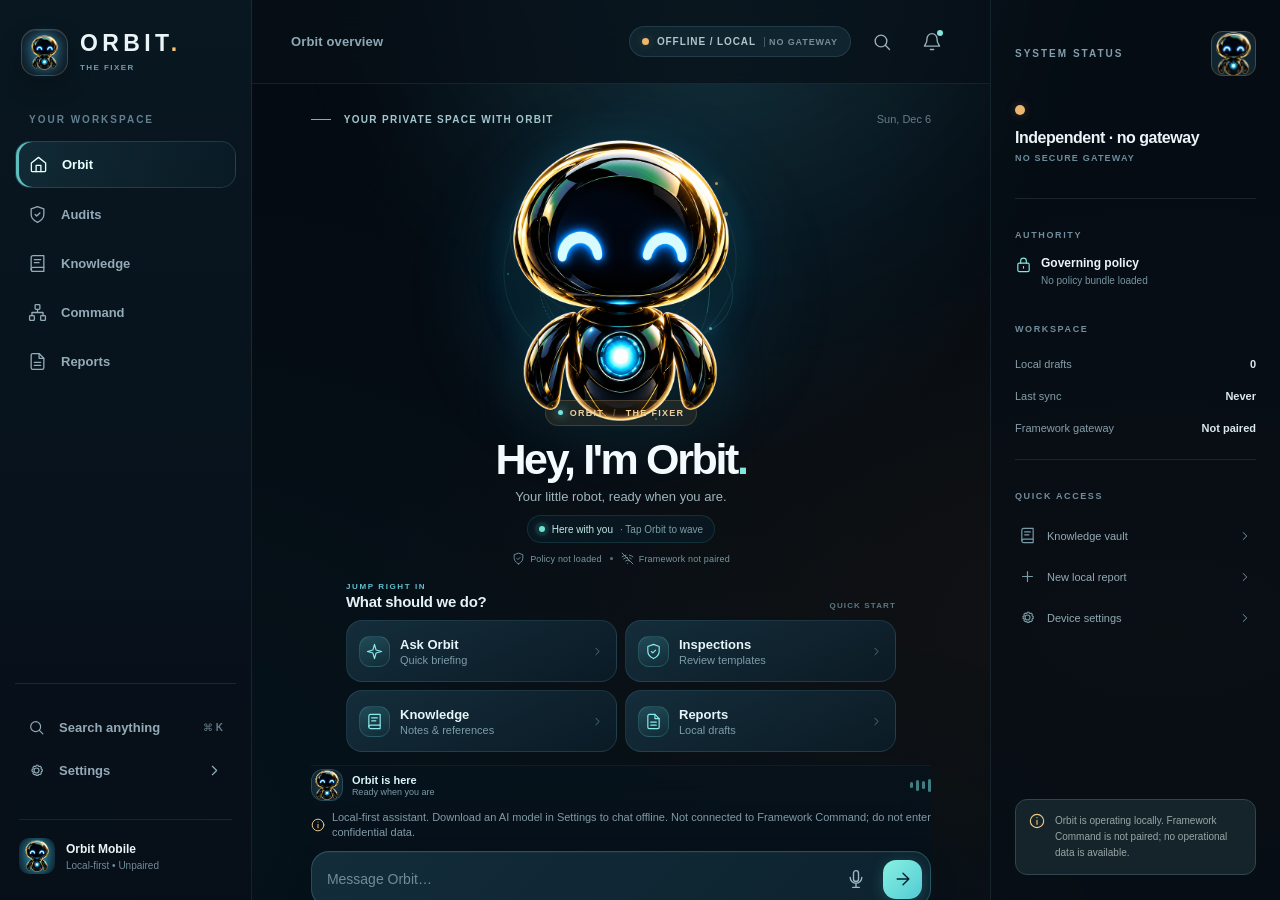
==== orbit/index.html @ 608b807b "Orbit 3.1.1: fix both-arm clip during true HD gestures" ====
<!doctype html>
<html lang="en">
<head>
  <meta charset="UTF-8" />
  <meta name="viewport" content="width=device-width, initial-scale=1, viewport-fit=cover" />
  <meta name="theme-color" content="#050B12" />
  <meta name="apple-mobile-web-app-capable" content="yes" />
  <meta name="apple-mobile-web-app-status-bar-style" content="black-translucent" />
  <meta name="apple-mobile-web-app-title" content="Orbit" />
  <meta name="description" content="Orbit — The Fixer. Local-first iPhone and iPad assistant with an optional on-device AI." />
  <meta name="color-scheme" content="dark" />
  <link rel="manifest" href="./manifest.webmanifest" />
  <link rel="apple-touch-icon" href="./assets/apple-touch-icon.png" />
  <link rel="icon" type="image/png" href="./assets/icon-192.png" />
  <link rel="stylesheet" href="./styles.css" />
  <link rel="stylesheet" href="./rework.css" />
  <link rel="stylesheet" href="./hd-motion.css" />
  <link rel="stylesheet" href="./v3.css" />
    <link rel="stylesheet" href="./gesture-rig.css" />
  <title>Orbit — The Fixer</title>
</head>
<body>
<svg xmlns="http://www.w3.org/2000/svg" class="icon-defs" aria-hidden="true">
  <symbol id="i-orbit" viewBox="0 0 24 24"><circle cx="12" cy="12" r="3"/><ellipse cx="12" cy="12" rx="10" ry="4.8" transform="rotate(-32 12 12)"/><ellipse cx="12" cy="12" rx="10" ry="4.8" transform="rotate(32 12 12)"/></symbol>
  <symbol id="i-home" viewBox="0 0 24 24"><path d="m3 10 9-7 9 7v10a1 1 0 0 1-1 1H4a1 1 0 0 1-1-1z"/><path d="M9 21v-8h6v8"/></symbol>
  <symbol id="i-shield" viewBox="0 0 24 24"><path d="M12 22s8-4 8-10V5l-8-3-8 3v7c0 6 8 10 8 10Z"/><path d="m9 12 2 2 4-4"/></symbol>
  <symbol id="i-book" viewBox="0 0 24 24"><path d="M4 19.5A2.5 2.5 0 0 1 6.5 17H20"/><path d="M6.5 2H20v20H6.5A2.5 2.5 0 0 1 4 19.5v-15A2.5 2.5 0 0 1 6.5 2Z"/><path d="M8 7h8M8 11h6"/></symbol>
  <symbol id="i-command" viewBox="0 0 24 24"><rect x="9" y="2" width="6" height="6" rx="1"/><rect x="2" y="16" width="6" height="6" rx="1"/><rect x="16" y="16" width="6" height="6" rx="1"/><path d="M12 8v4M5 16v-4h14v4"/></symbol>
  <symbol id="i-file" viewBox="0 0 24 24"><path d="M14 2H6a2 2 0 0 0-2 2v16a2 2 0 0 0 2 2h12a2 2 0 0 0 2-2V8z"/><path d="M14 2v6h6M8 13h8M8 17h8"/></symbol>
  <symbol id="i-settings" viewBox="0 0 24 24"><path d="M12 15.5a3.5 3.5 0 1 0 0-7 3.5 3.5 0 0 0 0 7Z"/><path d="M19.4 15a1.6 1.6 0 0 0 .32 1.77l.06.06-1.95 1.95-.06-.06a1.6 1.6 0 0 0-1.77-.32 1.6 1.6 0 0 0-1 1.48V20h-2.76v-.12a1.6 1.6 0 0 0-1-1.48 1.6 1.6 0 0 0-1.77.32l-.06.06-1.95-1.95.06-.06A1.6 1.6 0 0 0 7.84 15a1.6 1.6 0 0 0-1.48-1H6.2v-2.76h.16a1.6 1.6 0 0 0 1.48-1 1.6 1.6 0 0 0-.32-1.77l-.06-.06 1.95-1.95.06.06a1.6 1.6 0 0 0 1.77.32 1.6 1.6 0 0 0 1-1.48V5.2H15v.16a1.6 1.6 0 0 0 1 1.48 1.6 1.6 0 0 0 1.77-.32l.06-.06 1.95 1.95-.06.06a1.6 1.6 0 0 0-.32 1.77 1.6 1.6 0 0 0 1.48 1H21v2.76h-.12a1.6 1.6 0 0 0-1.48 1Z" transform="translate(-.3 -.4) scale(.97)"/></symbol>
  <symbol id="i-bell" viewBox="0 0 24 24"><path d="M18 8a6 6 0 0 0-12 0c0 7-3 7-3 9h18c0-2-3-2-3-9M10 21h4"/></symbol>
  <symbol id="i-search" viewBox="0 0 24 24"><circle cx="10.8" cy="10.8" r="7"/><path d="m16 16 5 5"/></symbol>
  <symbol id="i-arrow" viewBox="0 0 24 24"><path d="M5 12h14m-7-7 7 7-7 7"/></symbol>
  <symbol id="i-chevron" viewBox="0 0 24 24"><path d="m9 18 6-6-6-6"/></symbol>
  <symbol id="i-plus" viewBox="0 0 24 24"><path d="M12 5v14M5 12h14"/></symbol>
  <symbol id="i-mic" viewBox="0 0 24 24"><rect x="9" y="2" width="6" height="13" rx="3"/><path d="M5 10a7 7 0 0 0 14 0M12 17v5m-4 0h8"/></symbol>
  <symbol id="i-send" viewBox="0 0 24 24"><path d="m22 2-7 20-4-9-9-4 20-7Z"/><path d="M22 2 11 13"/></symbol>
  <symbol id="i-x" viewBox="0 0 24 24"><path d="M18 6 6 18M6 6l12 12"/></symbol>
  <symbol id="i-wifi" viewBox="0 0 24 24"><path d="M2 8.8a16 16 0 0 1 20 0M5 12.6a10.5 10.5 0 0 1 14 0M8.5 16.4a5 5 0 0 1 7 0M12 21h.01"/></symbol>
  <symbol id="i-offline" viewBox="0 0 24 24"><path d="M2 8.8a16 16 0 0 1 7.4-3M15.5 5.8A16 16 0 0 1 22 8.8M5 12.6a10.5 10.5 0 0 1 7.1-2.4M16 11a10.5 10.5 0 0 1 3 1.6M8.5 16.4a5 5 0 0 1 7 0M12 21h.01M2 2l20 20"/></symbol>
  <symbol id="i-lock" viewBox="0 0 24 24"><rect x="4" y="10" width="16" height="12" rx="2"/><path d="M8 10V7a4 4 0 1 1 8 0v3M12 15v2"/></symbol>
  <symbol id="i-clock" viewBox="0 0 24 24"><circle cx="12" cy="12" r="9"/><path d="M12 6v6l4 2"/></symbol>
  <symbol id="i-refresh" viewBox="0 0 24 24"><path d="M20 11a8 8 0 0 0-14-5L3 9m0-6v6h6M4 13a8 8 0 0 0 14 5l3-3m0 6v-6h-6"/></symbol>
  <symbol id="i-copy" viewBox="0 0 24 24"><rect x="8" y="8" width="13" height="13" rx="2"/><path d="M16 8V5a2 2 0 0 0-2-2H5a2 2 0 0 0-2 2v9a2 2 0 0 0 2 2h3"/></symbol>
  <symbol id="i-download" viewBox="0 0 24 24"><path d="M12 3v13m-5-5 5 5 5-5M4 19v2h16v-2"/></symbol>
  <symbol id="i-check" viewBox="0 0 24 24"><path d="m4 12 5 5L20 6"/></symbol>
  <symbol id="i-alert" viewBox="0 0 24 24"><path d="m12 3 10 18H2L12 3ZM12 9v5M12 18h.01"/></symbol>
  <symbol id="i-info" viewBox="0 0 24 24"><circle cx="12" cy="12" r="10"/><path d="M12 11v6M12 7h.01"/></symbol>
  <symbol id="i-menu" viewBox="0 0 24 24"><path d="M4 6h16M4 12h16M4 18h16"/></symbol>
  <symbol id="i-spark" viewBox="0 0 24 24"><path d="m12 2 2.2 7.8L22 12l-7.8 2.2L12 22l-2.2-7.8L2 12l7.8-2.2L12 2Z"/></symbol>
  <symbol id="i-edit" viewBox="0 0 24 24"><path d="m15 5 4 4M3 21l5.5-1 12-12a2.8 2.8 0 0 0-4-4l-12 12L3 21Z"/></symbol>
  <symbol id="i-trash" viewBox="0 0 24 24"><path d="M3 6h18M8 6V4h8v2M6 6l1 15h10l1-15M10 10v7M14 10v7"/></symbol>
  <symbol id="i-volume" viewBox="0 0 24 24"><path d="M3 9v6h4l5 4V5L7 9H3ZM16 9a5 5 0 0 1 0 6M19 6a9 9 0 0 1 0 12"/></symbol>
  <symbol id="i-moon" viewBox="0 0 24 24"><path d="M20.3 16.2A9 9 0 0 1 7.8 3.7 9 9 0 1 0 20.3 16.2Z"/></symbol>
  <symbol id="i-clipboard" viewBox="0 0 24 24"><rect x="5" y="4" width="14" height="18" rx="2"/><rect x="9" y="2" width="6" height="4" rx="1"/><path d="M9 12h6m-6 4h6"/></symbol>
  <symbol id="i-check-circle" viewBox="0 0 24 24"><circle cx="12" cy="12" r="10"/><path d="m7 12 3 3 7-7"/></symbol>
</svg>
<div id="app" class="app" data-mode="offline" data-accent="teal" data-orbit-mood="idle">
  <div class="glow glow-a" aria-hidden="true"></div><div class="glow glow-b" aria-hidden="true"></div>
  <aside class="sidebar" aria-label="Primary navigation">
    <div class="side-brand"><div class="brand-mark"><img src="./assets/orbit-robot.png" alt="" class="brand-robot" /></div><div><strong>ORBIT<span class="brand-period">.</span></strong><span>THE FIXER</span></div></div>
    <div class="sidebar-caption">YOUR WORKSPACE</div>
    <div id="desktop-nav" class="sidebar-nav"></div>
    <div class="sidebar-bottom">
      <div class="side-divider"></div>
      <button class="side-utility" data-action="open-search"><svg class="icon"><use href="#i-search"/></svg>Search anything <kbd>⌘ K</kbd></button>
      <button class="side-utility" data-page="settings"><svg class="icon"><use href="#i-settings"/></svg>Settings <svg class="icon small trailing"><use href="#i-chevron"/></svg></button>
      <div class="side-session"><div class="avatar-circle"><img src="./assets/orbit-robot.png" alt="" /></div><div><strong>Orbit Mobile</strong><small>Local-first • Unpaired</small></div></div>
    </div>
  </aside>
  <div class="work-column">
    <header class="topbar">
      <div class="mobile-brand"><div class="mini-orbit"><img src="./assets/orbit-robot.png" alt="" class="brand-robot" /></div><div><strong>ORBIT<span class="brand-period">.</span></strong><span>THE FIXER</span></div></div>
      <div class="desktop-heading" id="header-title">Orbit overview</div>
      <div class="top-actions">
        <button class="header-status" id="mode-toggle" aria-label="View current connection status"><span class="status-light"></span><span id="header-status-text">OFFLINE</span><span class="status-mini">NO GATEWAY</span></button>
        <button class="icon-button" title="Search" aria-label="Search" data-action="open-search"><svg class="icon"><use href="#i-search"/></svg></button>
        <button class="icon-button" title="Notifications" aria-label="Notifications" data-action="open-notices"><svg class="icon"><use href="#i-bell"/></svg><span id="notice-dot" class="notice-dot"></span></button>
      </div>
    </header>
    <main class="main-content" id="main-content" tabindex="-1">
      <section id="page-home" class="page page-home active" aria-label="Orbit home">
        <div id="home-idle" class="home-idle">
          <div class="home-topline"><span class="eyebrow"><span class="hairline"></span> YOUR PRIVATE SPACE WITH ORBIT</span><span class="tiny-metadata" id="home-clock"></span></div>
          <div class="orbit-zone">
            <button type="button" class="orbit-art robot-stage" id="orbit-art" data-action="pet-wave" aria-label="Tap Orbit to make him wave">
              <span class="robot-aurora" aria-hidden="true"></span><span class="robot-ring robot-ring-one" aria-hidden="true"></span><span class="robot-ring robot-ring-two" aria-hidden="true"></span><span class="robot-ring robot-ring-three" aria-hidden="true"></span>
              <span class="robot-particle particle-1" aria-hidden="true"></span><span class="robot-particle particle-2" aria-hidden="true"></span><span class="robot-particle particle-3" aria-hidden="true"></span><span class="robot-particle particle-4" aria-hidden="true"></span>
              <span class="robot-sparks" aria-hidden="true"></span><span class="robot-hover-wrap">
    <img class="orbit-robot-image" id="orbit-robot-image" src="./assets/orbit-robot.png" alt="Orbit, your small floating black-and-gold robot with glowing cyan eyes and a chest core" draggable="false" />
    <svg class="orbit-gesture-rig" viewBox="0 0 589 760" preserveAspectRatio="xMidYMid meet" aria-hidden="true" focusable="false" xmlns="http://www.w3.org/2000/svg">
      <defs>
        <clipPath id="orbit-body-clip" clipPathUnits="userSpaceOnUse"><path d="M0 0 H589 V447 H413 L404 457 L414 476 L421 504 L430 538 L438 573 L444 615 L445 653 L443 700 L448 760 L140 760 L145 700 L143 653 L144 615 L150 573 L158 538 L167 504 L174 476 L184 457 L175 447 H0 Z"/></clipPath>
        <clipPath id="orbit-right-arm-clip" clipPathUnits="userSpaceOnUse"><path d="M405 461 L425 463 L448 472 L479 495 L513 532 L537 574 L549 607 L554 644 L549 668 L533 695 L507 718 L481 724 L465 712 L460 699 L457 675 L455 642 L450 600 L445 558 L437 531 L423 498 L405 480 Z"/></clipPath>
        <clipPath id="orbit-left-arm-clip" clipPathUnits="userSpaceOnUse"><path d="M405 461 L425 463 L448 472 L479 495 L513 532 L537 574 L549 607 L554 644 L549 668 L533 695 L507 718 L481 724 L465 712 L460 699 L457 675 L455 642 L450 600 L445 558 L437 531 L423 498 L405 480 Z" transform="translate(588 0) scale(-1 1)"/></clipPath>
        <radialGradient id="orbit-core-pulse"><stop offset="0" stop-color="#83fbff" stop-opacity=".33"/><stop offset="1" stop-color="#12aaff" stop-opacity="0"/></radialGradient>
      </defs>
      <image class="orbit-rig-torso" href="./assets/orbit-robot.png" width="589" height="760" clip-path="url(#orbit-body-clip)"/>
      <g class="orbit-rig-left" aria-hidden="true"><image href="./assets/orbit-robot.png" width="589" height="760" clip-path="url(#orbit-left-arm-clip)"/></g>
      <g class="orbit-rig-right" aria-hidden="true"><image href="./assets/orbit-robot.png" width="589" height="760" clip-path="url(#orbit-right-arm-clip)"/></g>
      <circle class="orbit-core-halo" cx="294" cy="582" r="90" fill="url(#orbit-core-pulse)"/>
    </svg>
  </span>
              <span class="robot-floor-light" aria-hidden="true"></span><span class="orbit-interaction-glow" aria-hidden="true"></span>
            </button>
            <div class="orbit-greeting"><span class="robot-hello"><span class="hello-led"></span> ORBIT <span class="small-sep">/</span> THE FIXER</span><h1>Hey, I'm Orbit<span class="gradient-dot">.</span></h1><p id="home-context">Your little robot, ready when you are.</p><div class="orbit-emotion" id="orbit-emotion" role="status" aria-live="polite"><span class="emotion-light"></span><span id="orbit-mood-label">Here with you</span><span class="emotion-hint">· Tap Orbit to wave</span></div></div>
            <div class="system-strip"><span><svg class="icon"><use href="#i-shield"/></svg> Policy not loaded</span><i></i><span><svg class="icon"><use href="#i-offline"/></svg> Framework not paired</span></div>
          </div>
          <div class="home-bottom">
            <div class="prompt-head"><div><span class="prompt-eyebrow">JUMP RIGHT IN</span><div class="prompt-label">What should we do?</div></div><span class="prompt-subtle">QUICK START</span></div>
            <div class="prompt-row prompt-grid">
              <button class="prompt-chip" data-prompt="Give me an Orbit briefing"><span class="quick-icon"> <svg class="icon"><use href="#i-spark"/></svg></span><span class="quick-copy"><strong>Ask Orbit</strong><small>Quick briefing</small></span><svg class="icon small quick-arrow"><use href="#i-chevron"/></svg></button>
              <button class="prompt-chip" data-page="audits"><span class="quick-icon"> <svg class="icon"><use href="#i-shield"/></svg></span><span class="quick-copy"><strong>Inspections</strong><small>Review templates</small></span><svg class="icon small quick-arrow"><use href="#i-chevron"/></svg></button>
              <button class="prompt-chip" data-page="knowledge"><span class="quick-icon"> <svg class="icon"><use href="#i-book"/></svg></span><span class="quick-copy"><strong>Knowledge</strong><small>Notes &amp; references</small></span><svg class="icon small quick-arrow"><use href="#i-chevron"/></svg></button>
              <button class="prompt-chip" data-page="reports"><span class="quick-icon"> <svg class="icon"><use href="#i-file"/></svg></span><span class="quick-copy"><strong>Reports</strong><small>Local drafts</small></span><svg class="icon small quick-arrow"><use href="#i-chevron"/></svg></button>
            </div>
          </div>
        </div>
        <div id="chat-view" class="chat-view" hidden>
          <div class="chat-heading">
            <div class="chat-identity"><span class="chat-buddy"><img src="./assets/orbit-robot.png" alt=""/></span>
              <div><span class="eyebrow">TALKING WITH ORBIT</span><h2 id="chat-current-title">Conversation</h2><small>Saved locally · Not synchronised</small></div>
            </div>
            <div class="chat-utilities"><button class="ghost-button" id="chat-history" aria-label="Browse saved conversations">History <svg class="icon"><use href="#i-file"/></svg></button><button class="ghost-button" id="chat-new">New chat <svg class="icon"><use href="#i-plus"/></svg></button></div>
          </div>
          <div class="message-list" id="message-list" aria-live="polite"></div>
        </div>
        <div class="composer-area">
          <div class="composer-presence" id="composer-presence"><span class="composer-bot"><img src="./assets/orbit-robot.png" alt="" /></span><span class="composer-presence-copy"><strong id="orbit-presence-title">Orbit is here</strong><small id="orbit-presence-detail">Independent mode · local preview</small></span><span class="composer-presence-pulse" aria-hidden="true"><i></i><i></i><i></i><i></i></span></div>
          <div id="privacy-flag" class="privacy-flag"><svg class="icon"><use href="#i-info"/></svg> Local-first assistant. Download an AI model in Settings to chat offline. Not connected to Framework Command; do not enter confidential data.</div>
          <form id="chat-form" class="composer" autocomplete="off"><textarea id="chat-input" name="message" rows="1" maxlength="5000" placeholder="Message Orbit…" aria-label="Message Orbit"></textarea><button type="button" id="mic-button" class="composer-mic" title="Voice input (browser capability)" aria-label="Voice input"><svg class="icon"><use href="#i-mic"/></svg></button><button type="submit" class="composer-send" aria-label="Send message"><svg class="icon"><use href="#i-arrow"/></svg></button></form>
          <div class="composer-foot"><span><span class="foot-pulse"></span><span id="engine-label">LOCAL AI NOT LOADED</span></span><span>NOT LINKED TO FRAMEWORK COMMAND</span></div>
        </div>
      </section>
      <section id="page-audits" class="page" aria-label="Audits"><div id="audits-content"></div></section>
      <section id="page-knowledge" class="page" aria-label="Knowledge"><div id="knowledge-content"></div></section>
      <section id="page-command" class="page" aria-label="Command"><div id="command-content"></div></section>
      <section id="page-reports" class="page" aria-label="Reports"><div id="reports-content"></div></section>
      <section id="page-settings" class="page" aria-label="Settings"><div id="settings-content"></div></section>
    </main>
    <button class="robot-buddy" id="robot-buddy" data-action="buddy" aria-label="Return to Orbit"><img src="./assets/orbit-robot.png" alt=""/><span class="buddy-glow"></span><span class="buddy-label">Talk to Orbit</span></button>
    <nav class="mobile-nav" aria-label="Bottom navigation" id="mobile-nav"></nav>
  </div>
  <aside class="context-rail" aria-label="System overview">
    <div class="rail-top"><span class="eyebrow">SYSTEM STATUS</span><div class="rail-ring"><img src="./assets/orbit-robot.png" alt="Orbit" /></div></div>
    <div class="rail-state"><span class="rail-status-light"></span><strong id="rail-connection">Independent mode</strong><span>NO SECURE GATEWAY</span></div>
    <div class="rail-divider"></div>
    <div class="rail-section-head">AUTHORITY</div>
    <div class="rail-policy"><svg class="icon"><use href="#i-lock"/></svg><div><strong>Governing policy</strong><span>No policy bundle loaded</span></div></div>
    <div class="rail-section-head">WORKSPACE</div>
    <div class="rail-metric"><span>Local drafts</span><strong id="rail-drafts">0</strong></div>
    <div class="rail-metric"><span>Last sync</span><strong>Never</strong></div>
    <div class="rail-metric"><span>Framework gateway</span><strong>Not paired</strong></div>
    <div class="rail-divider"></div>
    <div class="rail-section-head">QUICK ACCESS</div>
    <button class="rail-link" data-page="knowledge"><svg class="icon"><use href="#i-book"/></svg> Knowledge vault <svg class="icon last"><use href="#i-chevron"/></svg></button>
    <button class="rail-link" data-action="create-report"><svg class="icon"><use href="#i-plus"/></svg> New local report <svg class="icon last"><use href="#i-chevron"/></svg></button>
    <button class="rail-link" data-page="settings"><svg class="icon"><use href="#i-settings"/></svg> Device settings <svg class="icon last"><use href="#i-chevron"/></svg></button>
    <div class="rail-bottom"><svg class="icon"><use href="#i-info"/></svg><p>Orbit is operating locally. Framework Command is not paired; no operational data is available.</p></div>
  </aside>
  <div id="modal-layer" class="modal-layer" hidden><div class="modal-backdrop" data-action="close-modal"></div><div class="sheet" id="modal-body" role="dialog" aria-modal="true" aria-label="Orbit dialog"></div></div>
  <input id="knowledge-import" type="file" accept=".txt,.md,.markdown,text/plain,text/markdown" multiple hidden aria-label="Import local reference notes" /><input id="restore-input" type="file" accept="application/json,.json" hidden aria-label="Import Orbit backup" /><div id="toast" class="toast" role="status" aria-live="polite"></div>
</div>
<script src="./orbit-store.js" defer></script>
<script src="./offline-brain.js" defer></script>
<script src="./orbit-behavior.js" defer></script>
<script src="./app.js" defer></script>
</body>
</html>
---- orbit/styles.css ----
:root{font-family:-apple-system,BlinkMacSystemFont,"SF Pro Display","Segoe UI",Inter,Arial,sans-serif;color:#ebf5f7;background:#060c11;font-synthesis:none;--bg:#071017;--panel:#0d1b25;--panel2:#10232e;--line:#263b46;--muted:#8198a5;--quiet:#607987;--text:#eaf5f8;--accent:#82e8de;--accent-rgb:130,232,222;--good:#8ce2c1;--amber:#f1ca85;--danger:#ea9ca4;--nav:rgba(9,20,28,.98)}
*{box-sizing:border-box}html,body{width:100%;height:100%;margin:0}body{overflow:hidden;-webkit-tap-highlight-color:transparent}button,input,textarea,select{font:inherit}button{cursor:pointer;color:inherit}button:disabled{cursor:not-allowed;opacity:.45}input,textarea,select{color:var(--text)}button:focus-visible,input:focus-visible,textarea:focus-visible,select:focus-visible,[tabindex]:focus-visible{outline:2px solid var(--accent);outline-offset:3px}a{color:var(--accent)}.icon-defs{position:absolute;width:0;height:0;overflow:hidden}.icon{width:20px;height:20px;stroke:currentColor;stroke-width:1.65;stroke-linecap:round;stroke-linejoin:round;fill:none;flex-shrink:0}.icon.small{width:15px;height:15px}.icon.tiny{width:13px;height:13px}.app{height:100dvh;min-height:0;display:grid;grid-template-columns:252px minmax(0,1fr) 290px;position:relative;overflow:hidden;isolation:isolate;background:radial-gradient(ellipse at 45% -25%,rgba(22,59,74,.28),transparent 48%),linear-gradient(160deg,#07111a 0%,#060c12 63%,#070f15 100%)}.app[data-accent="blue"]{--accent:#89bdff;--accent-rgb:137,189,255}.app[data-accent="silver"]{--accent:#d7e1e5;--accent-rgb:215,225,229}.glow{position:absolute;z-index:-1;pointer-events:none;border-radius:50%}.glow-a{width:550px;height:550px;top:-360px;left:35%;background:rgba(var(--accent-rgb),.075);filter:blur(100px)}.glow-b{width:400px;height:400px;bottom:-320px;right:18%;background:#053552;opacity:.12;filter:blur(110px)}.sidebar{border-right:1px solid rgba(126,177,192,.13);background:rgba(6,13,19,.65);padding:30px 17px 21px;display:flex;flex-direction:column;z-index:3;min-height:0}.side-brand{display:flex;align-items:center;gap:12px;margin:3px 6px 51px}.brand-mark{width:42px;height:42px;display:grid;place-items:center;color:var(--accent);background:linear-gradient(135deg,rgba(var(--accent-rgb),.15),rgba(var(--accent-rgb),.02));border:1px solid rgba(var(--accent-rgb),.22);border-radius:13px;box-shadow:0 0 25px rgba(var(--accent-rgb),.06)}.brand-mark .icon{width:25px;height:25px}.side-brand strong,.mobile-brand strong{display:block;font-weight:740;font-size:23px;letter-spacing:.20em;line-height:1.1}.brand-period{color:var(--accent)}.side-brand span:not(.brand-period),.mobile-brand span:not(.brand-period){font-size:8px;font-weight:650;letter-spacing:.18em;color:#7999a9;white-space:nowrap}.sidebar-caption{font-size:10px;letter-spacing:.2em;color:#62808e;font-weight:700;margin:0 0 16px 14px}.sidebar-nav{display:grid;gap:4px}.nav-link,.side-utility{display:flex;gap:14px;align-items:center;width:100%;background:transparent;border:0;text-align:left;padding:13px 13px;border-radius:12px;font-size:13px;font-weight:590;color:#93aab7;transition:.2s}.nav-link:hover,.side-utility:hover,.rail-link:hover{background:rgba(var(--accent-rgb),.075);color:#fff}.nav-link.active{background:rgba(var(--accent-rgb),.11);color:var(--accent);box-shadow:inset 2px 0 var(--accent)}.nav-link .icon{width:19px;height:19px}.side-utility .icon{width:17px;height:17px}.sidebar-bottom{margin-top:auto}.side-divider,.rail-divider{height:1px;background:rgba(164,199,210,.13);margin:15px 0 22px}.side-utility kbd{margin-left:auto;font-family:inherit;font-size:10px;color:#647c88}.side-utility .trailing{margin-left:auto}.side-session{margin:27px 4px 0;padding-top:18px;border-top:1px solid rgba(164,199,210,.12);display:flex;align-items:center;gap:11px}.avatar-circle{height:36px;width:36px;border-radius:10px;background:#172c39;display:grid;place-items:center;color:var(--accent);font-weight:700}.side-session strong{display:block;font-size:12px}.side-session small{display:block;margin-top:4px;font-size:10px;color:#738b98}.work-column{display:flex;flex-direction:column;min-height:0;min-width:0;position:relative}.topbar{height:84px;flex-shrink:0;padding:0 39px;border-bottom:1px solid rgba(126,177,192,.11);display:flex;align-items:center;justify-content:space-between;position:relative;z-index:4;background:rgba(8,16,23,.5);backdrop-filter:blur(18px)}.desktop-heading{font-size:13px;font-weight:620;letter-spacing:.01em;color:#8fa8b4}.mobile-brand{display:none}.top-actions{display:flex;align-items:center;gap:12px}.header-status{display:flex;align-items:center;gap:8px;border:1px solid #31434c;border-radius:50px;padding:9px 12px;background:rgba(17,33,42,.75);color:#b0c5ca;font-size:10px;letter-spacing:.09em;font-weight:790}.status-light,.rail-status-light,.foot-pulse{width:7px;height:7px;border-radius:50%;background:var(--amber);box-shadow:0 0 9px rgba(241,202,133,.35);flex-shrink:0}.status-mini{font-size:8px;color:#778d98;padding-left:4px;border-left:1px solid #465963}.app[data-mode="connected"] .status-light,.app[data-mode="connected"] .rail-status-light,.app[data-mode="connected"] .foot-pulse{background:var(--good);box-shadow:0 0 10px rgba(140,226,193,.35)}.icon-button{width:38px;height:38px;border:0;border-radius:11px;background:transparent;color:#9eafbb;display:grid;place-items:center;position:relative}.icon-button:hover{background:#142734;color:var(--accent)}.notice-dot{position:absolute;right:8px;top:7px;width:6px;height:6px;border-radius:100%;background:var(--accent)}.main-content{flex:1;min-height:0;overflow-y:auto;overflow-x:hidden;overscroll-behavior-y:contain;scrollbar-width:thin;scrollbar-color:#294653 transparent;position:relative}.page{display:none;min-height:100%;padding:32px clamp(20px,4.6vw,62px) 42px}.page.active{display:block}.page-home{padding:20px clamp(20px,4.6vw,62px) 24px}.page-home.active{display:flex;flex-direction:column;min-height:100%;overflow:hidden}.home-idle{flex:1;min-height:0;display:flex;flex-direction:column;justify-content:space-between}.home-topline{display:flex;align-items:center;justify-content:space-between;min-height:26px}.eyebrow{font-size:10px;font-weight:740;letter-spacing:.2em;color:#819fad}.hairline{display:inline-block;height:1px;width:20px;vertical-align:middle;margin-right:9px;background:var(--accent);opacity:.8}.tiny-metadata{font-size:11px;color:#657d88}.orbit-zone{display:flex;flex:1;min-height:0;flex-direction:column;align-items:center;justify-content:center;padding:4px 0 6px}.orbit-art{height:clamp(205px,29vh,285px);width:clamp(205px,29vh,285px);position:relative;display:grid;place-items:center;flex-shrink:0;filter:drop-shadow(0 25px 60px rgba(1,48,64,.33))}.halo{position:absolute;inset:9px;border:1px solid rgba(var(--accent-rgb),.20);border-radius:50%}.halo-one{inset:1px;border-color:rgba(var(--accent-rgb),.09);border-style:dashed;animation:orbit-roll 60s linear infinite}.halo-two{inset:21px;border-color:rgba(var(--accent-rgb),.19);transform:rotate(-23deg) scaleX(1.07) scaleY(.86);animation:orbit-tilt 26s ease-in-out infinite alternate}.halo-three{inset:26px;border-color:rgba(var(--accent-rgb),.16);transform:rotate(35deg) scaleX(.87) scaleY(1.14)}.halo-two:before{content:"";position:absolute;width:7px;height:7px;left:16px;top:17px;border-radius:50%;background:var(--accent);box-shadow:0 0 17px rgba(var(--accent-rgb),.8)}.orb-shadow{position:absolute;inset:29px;border-radius:50%;background:rgba(var(--accent-rgb),.10);filter:blur(27px);transform:scale(1.12)}.orb-sphere{position:relative;width:61%;height:61%;border-radius:50%;overflow:hidden;border:1px solid rgba(150,248,240,.43);background:radial-gradient(ellipse at 36% 27%,#c3fcf4 0%,#69dcd8 10%,#247c8e 28%,#10384f 61%,#071b2b 82%,#06131e 100%);box-shadow:inset -16px -15px 34px rgba(0,6,17,.78),inset 6px 5px 21px rgba(131,245,229,.24),0 0 40px rgba(var(--accent-rgb),.17),0 0 4px rgba(var(--accent-rgb),.27);animation:orb-breathe 6s ease-in-out infinite}.orb-sphere:before{content:"";position:absolute;inset:0;background:repeating-radial-gradient(ellipse at 48% 50%,transparent 0 21px,rgba(199,255,250,.12) 22px,transparent 24px 36px);transform:scaleX(.75) rotate(-23deg)}.orb-sphere:after{content:"";position:absolute;inset:0;background:linear-gradient(148deg,transparent 28%,rgba(143,255,246,.09) 36%,transparent 46%,rgba(86,207,223,.08) 69%,transparent 76%);transform:rotate(12deg)}.orb-meridian{position:absolute;width:132%;height:41%;left:-16%;top:29%;border:1px solid rgba(199,251,249,.23);border-radius:50%;transform:rotate(-30deg)}.orb-meridian.two{transform:rotate(25deg);opacity:.6}.orb-meridian.three{transform:rotate(85deg);opacity:.45}.orb-glint{position:absolute;width:36%;height:16%;left:20%;top:9%;background:#d9fffc;opacity:.14;filter:blur(11px);border-radius:100%}.orb-heart{position:absolute;width:8px;height:8px;background:#e4fffc;box-shadow:0 0 11px 5px rgba(192,255,249,.65),0 0 35px 10px rgba(120,230,230,.28);top:50%;left:50%;border-radius:50%;transform:translate(-50%,-50%)}.orbit-art.listening .orb-sphere{animation:orb-listen 1.4s ease-in-out infinite}.orbit-art.listening .halo-one{border-color:rgba(var(--accent-rgb),.55);animation-duration:4s}.orbit-stars{position:absolute;width:5px;height:5px;background:rgba(var(--accent-rgb),.75);border-radius:100%;top:20%;right:15%;box-shadow:-190px 82px 0 -1px rgba(var(--accent-rgb),.48),-85px 200px 0 -2px rgba(var(--accent-rgb),.5),18px 110px 0 -2px rgba(var(--accent-rgb),.4)}.orbit-greeting{text-align:center;margin-top:8px}.orbit-greeting h1{font-size:clamp(26px,2.55vw,38px);font-weight:580;letter-spacing:-.065em;margin:0 0 8px;color:#f2fafc}.gradient-dot{color:var(--accent)}.orbit-greeting p{font-size:13px;line-height:1.5;color:#89a4b0;margin:0}.system-strip{display:flex;align-items:center;gap:12px;margin-top:18px;color:#79939e;font-size:10px}.system-strip span{display:flex;align-items:center;gap:5px}.system-strip .icon{height:13px;width:13px}.system-strip i{width:3px;height:3px;background:#57707b;border-radius:50%}.home-bottom{padding:18px 0 8px}.prompt-label{font-size:9px;letter-spacing:.2em;font-weight:730;color:#7e97a2;margin-bottom:11px}.prompt-row{display:flex;gap:9px;overflow-x:auto;scrollbar-width:none}.prompt-row::-webkit-scrollbar{display:none}.prompt-chip{border:1px solid rgba(147,191,204,.20);border-radius:100px;background:rgba(20,38,49,.55);color:#9db6c0;font-size:11px;white-space:nowrap;padding:11px 13px;display:flex;align-items:center;gap:7px;transition:.2s}.prompt-chip:hover{border-color:rgba(var(--accent-rgb),.45);color:var(--accent);background:rgba(var(--accent-rgb),.075)}.prompt-chip .icon{width:15px;height:15px}.composer-area{flex-shrink:0;position:relative}.privacy-flag{font-size:10px;color:#8b9da7;display:flex;gap:7px;align-items:center;margin:0 0 11px}.privacy-flag .icon{width:14px;height:14px;color:var(--amber)}.composer{background:linear-gradient(150deg,#122531,#0f1d27);border:1px solid #2a434f;display:flex;align-items:center;gap:8px;padding:7px 8px 7px 15px;border-radius:19px;box-shadow:0 10px 30px rgba(0,0,0,.2);min-height:56px;transition:border-color .15s}.composer:focus-within{border-color:rgba(var(--accent-rgb),.65)}.composer textarea{flex:1;min-width:0;min-height:27px;max-height:118px;resize:none;border:0;outline:0;background:none;font-size:14px;line-height:1.5;padding:4px 0;scrollbar-width:thin}.composer textarea::placeholder{color:#718c99}.composer-mic,.composer-send{height:39px;width:39px;display:grid;place-items:center;flex-shrink:0;border:0;border-radius:13px}.composer-mic{background:transparent;color:#9cb7c2}.composer-mic:hover,.composer-mic.is-recording{color:var(--accent);background:rgba(var(--accent-rgb),.1)}.composer-send{background:var(--accent);color:#062027}.composer-send:hover{filter:brightness(1.13)}.composer-foot{padding:10px 3px 0;display:flex;align-items:center;justify-content:space-between;gap:8px;color:#5d7a88;font-size:9px;letter-spacing:.1em;font-weight:700}.composer-foot>span:first-child{display:flex;gap:7px;align-items:center}.foot-pulse{width:5px;height:5px}.chat-view{flex:1;min-height:0;display:flex;flex-direction:column}.chat-view[hidden]{display:none}.chat-heading{display:flex;justify-content:space-between;align-items:center;padding:14px 0 22px;border-bottom:1px solid rgba(152,187,198,.13)}.chat-heading h2{font-size:24px;letter-spacing:-.04em;font-weight:600;margin:5px 0 0}.ghost-button{background:transparent;border:1px solid #2b4552;color:#9ab3bd;border-radius:11px;padding:9px 10px;font-size:11px;display:flex;align-items:center;gap:5px}.ghost-button:hover{border-color:var(--accent);color:var(--accent)}.ghost-button .icon{width:14px;height:14px}.message-list{min-height:0;overflow-y:auto;flex:1;padding:22px 3px 13px;display:flex;flex-direction:column;gap:23px;scrollbar-width:thin}.message{max-width:min(94%,690px);display:flex;gap:12px;align-items:flex-start}.message.user{align-self:flex-end;flex-direction:row-reverse}.message-avatar{width:29px;height:29px;flex-shrink:0;background:#203946;border:1px solid #335967;border-radius:10px;display:grid;place-items:center;color:var(--accent)}.message-avatar .icon{width:17px;height:17px}.message.user .message-avatar{font-size:12px;background:#192d3c;color:#ddebef}.message-main{min-width:0;max-width:100%}.message-header{font-size:10px;font-weight:690;color:#94afbb;letter-spacing:.03em;margin-bottom:7px}.message.user .message-header{text-align:right}.message-body{background:#11232e;border:1px solid #29424e;color:#d8e7ed;border-radius:4px 16px 16px 16px;font-size:13px;line-height:1.72;padding:15px 17px;white-space:pre-wrap;overflow-wrap:anywhere}.message.user .message-body{background:#18343e;border-color:#35656b;border-radius:16px 4px 16px 16px}.message-meta{font-size:10px;margin-top:7px;color:#6d8c9a;display:flex;gap:7px}.message.user .message-meta{justify-content:flex-end}.message-tag{display:inline-block;color:#a9d7d6;background:rgba(var(--accent-rgb),.07);padding:2px 6px;border:1px solid rgba(var(--accent-rgb),.16);border-radius:4px}.message-actions{display:flex;margin-top:8px;gap:9px}.message-actions button{background:transparent;border:0;color:#7196a3;font-size:10px;display:flex;gap:5px;align-items:center;padding:2px}.message-actions button:hover{color:var(--accent)}.message-actions .icon{width:13px;height:13px}
/* main views */
.page-intro{margin-bottom:29px;display:flex;align-items:flex-start;justify-content:space-between;gap:14px}.page-topline{display:flex;align-items:center;gap:10px;margin-bottom:10px;color:#6f96a3;font-size:10px;letter-spacing:.18em;font-weight:700}.page-topline:before{content:"";width:24px;height:1px;background:var(--accent)}.page-title{font-size:clamp(29px,3vw,41px);font-weight:590;letter-spacing:-.055em;margin:0 0 7px;color:#f2f8fa}.page-subtitle{font-size:13px;line-height:1.6;color:#8ba3af;margin:0;max-width:620px}.page-action{background:var(--accent);color:#062129;border:0;border-radius:12px;font-size:12px;font-weight:740;display:flex;align-items:center;gap:7px;padding:12px 15px;flex-shrink:0}.page-action .icon{width:15px;height:15px}.page-action:hover{filter:brightness(1.1)}.soft-action{background:transparent;color:#abc5cf;border:1px solid #2b4551}.soft-action:hover{color:var(--accent);border-color:var(--accent)}.overview-grid{display:grid;grid-template-columns:repeat(3,minmax(0,1fr));gap:11px;margin-bottom:28px}.overview-card{background:linear-gradient(155deg,rgba(19,39,50,.9),rgba(12,28,38,.78));border:1px solid rgba(138,183,197,.17);border-radius:17px;padding:19px;position:relative;overflow:hidden}.overview-card .meta{font-size:10px;color:#88a3b0;letter-spacing:.025em}.overview-card strong{font-size:28px;font-weight:550;letter-spacing:-.04em;display:block;margin-top:11px}.overview-card .micro{font-size:10px;color:#6f8e9c;display:block;margin-top:6px}.overview-card .upper-icon{position:absolute;right:17px;top:17px;color:#537d88}.overview-card .upper-icon .icon{width:19px;height:19px}.section-heading{display:flex;align-items:center;justify-content:space-between;gap:10px;margin:25px 0 13px}.section-heading h3{font-size:15px;font-weight:660;margin:0}.section-heading span{font-size:10px;letter-spacing:.04em;color:#7b99a7}.section-heading button{background:transparent;border:0;font-size:11px;color:var(--accent)}.item-list{display:grid;gap:10px}.item-card{display:flex;align-items:center;gap:14px;text-align:left;padding:18px;border:1px solid rgba(140,184,195,.17);background:rgba(15,33,43,.65);border-radius:15px;color:var(--text);width:100%;transition:background .16s,border-color .16s}.item-card:hover{background:rgba(25,49,60,.82);border-color:rgba(var(--accent-rgb),.35)}.item-icon{width:43px;height:43px;border:1px solid #32505e;background:#193542;border-radius:13px;color:var(--accent);display:grid;place-items:center;flex-shrink:0}.item-icon .icon{width:20px;height:20px}.item-icon.amber{color:var(--amber);background:#352a23;border-color:#594838}.item-card-body{min-width:0;flex:1}.item-card-body strong{font-size:13px;font-weight:650;display:block;margin-bottom:6px}.item-card-body p{font-size:11px;color:#7897a5;margin:0;line-height:1.45}.item-card>svg:last-child{color:#648391;width:17px;height:17px}.eyebrow-row{display:flex;gap:7px;align-items:center;flex-wrap:wrap;margin-bottom:7px}.tag{display:inline-flex;align-items:center;gap:5px;white-space:nowrap;padding:5px 8px;border-radius:7px;border:1px solid #344a53;background:#1a303a;color:#99b5c0;font-size:9px;font-weight:720;letter-spacing:.035em}.tag.amber{color:#f4cd97;background:#312a22;border-color:#594835}.tag.teal{color:var(--accent);background:rgba(var(--accent-rgb),.08);border-color:rgba(var(--accent-rgb),.26)}.tag.rose{color:#f0a4ad;background:#321e27;border-color:#5d333c}.empty-state{text-align:center;padding:37px 20px;border:1px dashed #2b4854;border-radius:16px;background:rgba(13,29,38,.36)}.empty-state>.icon{width:27px;height:27px;margin-bottom:11px;color:#688d9a}.empty-state h3{font-size:14px;font-weight:650;margin:0 0 6px}.empty-state p{font-size:12px;line-height:1.55;color:#819daa;margin:0 auto 16px;max-width:370px}.empty-state button{background:#193440;border:1px solid #376572;color:var(--accent);border-radius:10px;padding:9px 14px;font-size:11px;font-weight:650}.callout{display:flex;gap:12px;padding:16px 17px;background:rgba(232,196,128,.055);border:1px solid rgba(231,197,138,.23);border-radius:14px;color:#c8bbac;font-size:12px;line-height:1.5}.callout .icon{flex-shrink:0;color:var(--amber)}.callout p{margin:3px 0 0;color:#a7a7a0}.seg-tabs{display:inline-flex;gap:3px;background:#0c1b25;border:1px solid #2a434e;padding:4px;border-radius:13px;margin-bottom:21px;max-width:100%;overflow-x:auto}.seg-tabs button{border:0;background:transparent;border-radius:9px;color:#8aa6b2;padding:10px 14px;font-size:11px;font-weight:620;white-space:nowrap}.seg-tabs button.active{background:#24404a;color:#e8f9fa;box-shadow:0 2px 8px #0003}.knowledge-search{display:flex;align-items:center;gap:10px;background:#10232e;border:1px solid #2e4d58;padding:12px 15px;border-radius:12px;margin-bottom:17px}.knowledge-search .icon{color:#6f95a1}.knowledge-search input{background:transparent;border:0;outline:0;flex:1;min-width:0;font-size:13px}.knowledge-search input::placeholder{color:#698592}.glossary-card{padding:18px 20px;background:rgba(18,39,50,.72);border:1px solid rgba(142,183,195,.18);border-radius:14px;margin:10px 0}.glossary-card strong{display:block;font-size:17px;letter-spacing:-.03em;font-weight:640;margin-bottom:5px}.glossary-card .pronunciation{color:var(--accent);font-style:italic;font-size:11px}.glossary-card p{font-size:12px;line-height:1.64;color:#bdcfd5;margin:11px 0 10px}.glossary-card small{color:#6e909d;font-size:10px}.locked-card{padding:24px;background:linear-gradient(135deg,rgba(18,42,51,.86),rgba(10,26,36,.68));border:1px solid #2c4b58;border-radius:18px}.locked-header{display:flex;gap:13px;align-items:center;margin-bottom:14px}.locked-icon{height:47px;width:47px;border-radius:13px;background:#243e49;color:var(--accent);display:grid;place-items:center}.locked-header h3{font-size:16px;margin:0 0 5px}.locked-header p{font-size:11px;color:#83a0ac;margin:0}.locked-card>p{font-size:12px;color:#9eb4bf;line-height:1.7}.info-lines{display:grid;gap:12px;margin-top:18px}.info-line{display:flex;justify-content:space-between;gap:12px;padding-top:11px;border-top:1px solid #29444f;font-size:11px}.info-line span{color:#8fa7b2}.info-line strong{font-weight:620}.command-diagram{border:1px solid #2a4653;background:radial-gradient(ellipse at 50% 0%,rgba(var(--accent-rgb),.09),transparent 55%),rgba(11,27,36,.8);border-radius:18px;padding:23px 20px;text-align:center}.diagram-node{border:1px solid #35505b;background:#152d39;border-radius:13px;padding:13px;margin:0 auto;max-width:340px}.diagram-node .node-title{font-size:12px;font-weight:690}.diagram-node .node-sub{font-size:10px;color:#8ba7b2;margin-top:5px;line-height:1.45}.diagram-node.govern{border-color:rgba(var(--accent-rgb),.45);box-shadow:0 0 22px rgba(var(--accent-rgb),.04)}.diagram-link{height:20px;width:1px;background:#3a6a74;margin:0 auto}.diagram-siblings{display:grid;grid-template-columns:1fr 1fr;gap:12px;position:relative}.diagram-siblings>.diagram-node{width:100%;max-width:none}.diagram-siblings:before{content:"";position:absolute;left:25%;right:25%;top:-9px;height:9px;border:1px solid #3a6a74;border-bottom:0;border-radius:7px 7px 0 0}.diagram-node .badge-dot{width:6px;height:6px;border-radius:50%;display:inline-block;background:#6c929e;margin-right:5px}.diagram-directors{display:flex;gap:8px;justify-content:center;flex-wrap:wrap;margin-top:10px}.director{font-size:10px;border:1px solid #35505b;color:#839eaa;border-radius:8px;padding:8px 10px;background:#112a36}.diagram-caption{margin:17px 0 0;font-size:11px;color:#77939f;line-height:1.5}.command-tile{background:rgba(17,36,47,.8);padding:16px;border:1px solid #2b4651;border-radius:15px;display:flex;gap:12px;align-items:flex-start}.command-tile .icon{color:var(--accent);margin-top:2px}.command-tile h4{font-size:13px;margin:0 0 5px}.command-tile p{font-size:11px;line-height:1.6;color:#859eaa;margin:0}.action-bar{display:flex;flex-wrap:wrap;gap:8px;margin-top:18px}.action-bar button{padding:11px 14px;border-radius:11px;border:1px solid #355968;background:#193847;color:#a9d7dd;font-size:11px;display:flex;align-items:center;gap:7px}.action-bar .icon{width:15px;height:15px}.report-count{display:flex;gap:8px;align-items:center;color:#8aa6b0;font-size:11px}.report-body-snippet{font-size:11px;white-space:nowrap;overflow:hidden;text-overflow:ellipsis;color:#718f9a;max-width:600px;margin:6px 0 0}.report-card{width:100%;border:1px solid #29434e;border-radius:15px;background:#10232e;padding:18px;text-align:left}.report-card:hover{border-color:rgba(var(--accent-rgb),.4);background:#15303b}.report-card h3{font-size:14px;font-weight:620;margin:12px 0 7px}.report-card .report-date{font-size:10px;color:#7794a1;display:block}.report-card>.row-end{margin-top:13px;display:flex;justify-content:space-between;align-items:center}.report-card .icon{width:16px;height:16px;color:#7195a3}.report-grid{display:grid;gap:11px}.settings-group{padding:21px 22px;background:rgba(16,35,46,.78);border:1px solid #2b4651;border-radius:17px;margin:12px 0 23px}.settings-group h3{font-size:13px;font-weight:710;letter-spacing:.02em;margin:0 0 16px}.setting-row{display:flex;justify-content:space-between;gap:18px;align-items:center;padding:15px 0;border-top:1px solid #263d48}.setting-row:first-of-type{border-top:0}.setting-row .label-title{display:block;font-size:12px;font-weight:620}.setting-row .label-desc{display:block;font-size:10px;color:#819ba6;line-height:1.55;margin-top:5px;max-width:420px}.setting-row .setting-value{font-size:11px;color:#9dc2c7;text-align:right}.toggle-switch{height:24px;width:43px;border:1px solid #43606e;background:#243842;border-radius:50px;position:relative;flex-shrink:0}.toggle-switch:before{content:"";height:17px;width:17px;background:#8cabb6;position:absolute;border-radius:100%;top:2px;left:2px;transition:.2s}.toggle-switch.on{background:#2d766f;border-color:#4c9f95}.toggle-switch.on:before{transform:translateX(19px);background:#d2fffa}.option-row{display:flex;flex-wrap:wrap;gap:7px}.option-row button{padding:9px 12px;border-radius:9px;border:1px solid #36515e;background:#152d39;font-size:11px;color:#a1b7c2}.option-row button.selected{border-color:var(--accent);color:#07222a;background:var(--accent)}.option-row button:hover:not(.selected){border-color:#6aaab2}.danger-button{padding:11px 13px;background:#37232b;color:#eeadb4;border:1px solid #76414b;border-radius:9px;font-size:11px}.danger-button:hover{background:#492c36}.button-outline{border-radius:9px;border:1px solid #355967;background:#18303c;color:#b3cdd5;padding:10px 12px;font-size:11px;font-weight:650}.button-outline:hover{color:var(--accent);border-color:var(--accent)}.inline-actions{display:flex;gap:8px;align-items:center;flex-wrap:wrap}.form-field{margin:16px 0}.form-field>label{display:block;font-size:11px;color:#a9c1ca;font-weight:620;margin-bottom:9px}.field-input,.field-select,.field-textarea{width:100%;background:#102631;border:1px solid #34525f;border-radius:11px;padding:12px 13px;font-size:13px;outline:0;color:#e0eef2}.field-input:focus,.field-select:focus,.field-textarea:focus{border-color:var(--accent)}.field-textarea{line-height:1.65;resize:vertical;min-height:160px}.help-text{font-size:10px;color:#809aa7;line-height:1.5;margin-top:9px}.mobile-nav{display:none}.context-rail{border-left:1px solid rgba(126,177,192,.13);background:rgba(7,15,22,.65);padding:31px 24px 25px;min-height:0;display:flex;flex-direction:column;z-index:1;overflow-y:auto}.rail-top{display:flex;align-items:center;justify-content:space-between}.rail-ring{height:35px;width:35px;display:grid;place-items:center;border-radius:11px;background:#1a303b;color:var(--accent)}.rail-state{display:flex;flex-direction:column;gap:6px;margin:29px 0 20px}.rail-state .rail-status-light{height:10px;width:10px;margin-bottom:8px}.rail-state strong{font-size:16px;letter-spacing:-.03em;font-weight:600}.rail-state>span:last-child{font-size:9px;letter-spacing:.13em;font-weight:720;color:#6c8c9b}.rail-section-head{font-size:9px;letter-spacing:.18em;font-weight:760;color:#728d9c;margin:9px 0 14px}.rail-policy{display:flex;gap:9px;align-items:flex-start;margin:2px 0 29px}.rail-policy .icon{color:var(--accent);width:17px;height:17px}.rail-policy strong{display:block;font-size:12px;font-weight:590}.rail-policy span{display:block;font-size:10px;color:#7895a2;margin-top:5px}.rail-metric{display:flex;align-items:center;justify-content:space-between;padding:10px 0;color:#869faa;font-size:11px}.rail-metric strong{font-size:11px;color:#dae9ed;font-weight:590}.rail-link{display:flex;align-items:center;gap:11px;text-align:left;background:transparent;border:0;padding:12px 4px;color:#93aab5;font-size:11px;width:100%;border-radius:9px}.rail-link .icon{width:17px;height:17px;color:#779ba7}.rail-link .last{margin-left:auto;width:14px;height:14px}.rail-bottom{margin-top:auto;display:flex;gap:10px;border:1px solid #30454d;padding:13px;border-radius:12px;background:#14242a}.rail-bottom .icon{color:var(--amber);width:16px;height:16px}.rail-bottom p{margin:0;font-size:10px;line-height:1.6;color:#98a6a5}.modal-layer{position:fixed;z-index:20;inset:0;display:flex;justify-content:center;align-items:center;padding:22px}.modal-layer[hidden]{display:none}.modal-backdrop{position:absolute;inset:0;background:rgba(0,5,10,.79);backdrop-filter:blur(7px)}.sheet{position:relative;z-index:2;background:linear-gradient(145deg,#10242f,#0b1923);border:1px solid #33525f;box-shadow:0 25px 70px #000a;border-radius:22px;width:min(100%,540px);max-height:min(88dvh,900px);overflow-y:auto;padding:24px}.sheet-header{display:flex;justify-content:space-between;align-items:flex-start;gap:12px;margin-bottom:19px}.sheet-header .eyebrow{font-size:9px}.sheet-header h2{font-weight:590;letter-spacing:-.04em;font-size:23px;margin:8px 0 0}.sheet-close{width:32px;height:32px;display:grid;place-items:center;border-radius:9px;border:1px solid #304c59;background:#183440;color:#a8c3ce}.sheet-close .icon{width:17px;height:17px}.sheet p{font-size:12px;color:#a1b7c1;line-height:1.7}.sheet-footer{display:flex;align-items:center;justify-content:flex-end;gap:9px;flex-wrap:wrap;margin-top:20px}.sheet-primary{border:0;background:var(--accent);padding:12px 17px;border-radius:10px;color:#062028;font-size:12px;font-weight:730}.sheet-secondary{border:1px solid #395562;background:#17303c;border-radius:10px;color:#acc6d0;padding:12px 17px;font-size:12px;font-weight:600}.sheet-warn{border:1px solid #7b4650;color:#ffbac0;background:#3a202a}.sheet-lines{display:grid;gap:12px;margin:20px 0}.sheet-line{padding:13px 15px;border:1px solid #2c4855;border-radius:11px;background:#142c37}.sheet-line strong{font-size:12px;font-weight:630}.sheet-line p{margin:6px 0 0;font-size:11px}.notice-list{display:grid;gap:10px}.notice-entry{display:flex;align-items:flex-start;gap:11px;padding:13px;border:1px solid #294653;background:#142c37;border-radius:12px}.notice-entry .icon{color:var(--accent)}.notice-entry strong{font-size:12px}.notice-entry p{font-size:11px;color:#8da9b5;margin:5px 0 0}.search-results{max-height:45dvh;overflow-y:auto}.search-item{width:100%;display:flex;align-items:center;gap:10px;border:0;border-bottom:1px solid #294451;background:none;padding:13px 2px;text-align:left}.search-item:hover{color:var(--accent)}.search-item .icon{color:#75a3b0}.search-item strong{font-size:12px;display:block}.search-item span{font-size:10px;color:#7797a4;display:block;margin-top:4px}.toast{position:fixed;z-index:40;bottom:100px;left:50%;transform:translate(-50%,15px);opacity:0;pointer-events:none;max-width:calc(100vw - 36px);background:#193742;border:1px solid #46737b;color:#dff7f6;border-radius:11px;box-shadow:0 15px 35px #0008;padding:12px 16px;font-size:12px;line-height:1.4;transition:opacity .2s,transform .2s;text-align:center}.toast.show{opacity:1;transform:translate(-50%,0)}
@keyframes orbit-roll{to{transform:rotate(360deg)}}@keyframes orbit-tilt{to{transform:rotate(20deg) scaleX(1.08) scaleY(.86)}}@keyframes orb-breathe{50%{transform:scale(1.035);box-shadow:inset -16px -15px 34px rgba(0,6,17,.78),inset 6px 5px 21px rgba(131,245,229,.24),0 0 60px rgba(var(--accent-rgb),.23)}}@keyframes orb-listen{50%{transform:scale(1.1);filter:brightness(1.18)}}
@media(max-width:1240px){.app{grid-template-columns:235px minmax(0,1fr)}.context-rail{display:none}.topbar{padding:0 30px}.page{padding:29px 35px 40px}.page-home{padding:18px 35px 22px}}@media(max-width:820px){.app{grid-template-columns:1fr}.sidebar,.context-rail{display:none}.topbar{height:calc(66px + env(safe-area-inset-top,0px));padding:env(safe-area-inset-top,0px) 18px 0;border-bottom-color:rgba(123,166,182,.13)}.desktop-heading{display:none}.mobile-brand{display:flex;align-items:center;gap:9px}.mobile-brand .mini-orbit{width:31px;height:31px;background:rgba(var(--accent-rgb),.1);border:1px solid rgba(var(--accent-rgb),.24);border-radius:10px;color:var(--accent);display:grid;place-items:center}.mobile-brand .icon{height:20px;width:20px}.mobile-brand strong{font-size:18px;letter-spacing:.16em}.mobile-brand span:not(.brand-period){font-size:7px;letter-spacing:.12em}.top-actions{gap:3px}.header-status{padding:7px 9px;font-size:9px}.header-status .status-mini{font-size:7px}.icon-button{width:35px;height:36px}.top-actions .icon-button:first-of-type{display:none}.page{padding:25px 20px 32px}.page-home{padding:12px 18px 13px}.main-content{min-height:0}.mobile-nav{flex-shrink:0;display:grid;grid-template-columns:repeat(5,1fr);background:var(--nav);backdrop-filter:blur(18px);border-top:1px solid #263d48;padding:8px 5px calc(7px + env(safe-area-inset-bottom,0px));min-height:calc(70px + env(safe-area-inset-bottom,0px));z-index:5}.mobile-nav button{display:flex;flex-direction:column;align-items:center;justify-content:center;gap:5px;border:0;background:transparent;border-radius:12px;color:#6e8a99;font-size:9px;font-weight:570;letter-spacing:.01em;padding:5px 1px}.mobile-nav button .icon{height:21px;width:21px;stroke-width:1.5}.mobile-nav button.active{color:var(--accent)}.mobile-nav button.active .icon{filter:drop-shadow(0 0 8px rgba(var(--accent-rgb),.25))}.orbit-art{width:clamp(185px,28dvh,256px);height:clamp(185px,28dvh,256px)}.home-topline{min-height:24px}.orbit-greeting h1{font-size:32px}.orbit-greeting p{font-size:12px}.home-bottom{padding:13px 0}.prompt-chip{font-size:11px}.composer-foot{font-size:8px}.composer{border-radius:16px;min-height:53px}.page-intro{margin-bottom:23px}.page-title{font-size:32px}.overview-card{padding:15px}.overview-card strong{font-size:25px}.overview-card .meta{font-size:9px}.overview-card .micro{font-size:9px}.toast{bottom:calc(91px + env(safe-area-inset-bottom,0px))}}@media(max-width:420px){.topbar{padding-left:15px;padding-right:11px}.mobile-brand span:not(.brand-period){letter-spacing:.06em}.home-topline .eyebrow{font-size:9px}.tiny-metadata{font-size:10px}.system-strip{font-size:9px;gap:9px}.page{padding-left:17px;padding-right:17px}.overview-grid{gap:7px}.overview-card{padding:13px 10px}.overview-card .upper-icon{display:none}.overview-card strong{font-size:24px}.item-card{padding:14px}.page-action{padding:11px}.privacy-flag{font-size:9px}.composer-foot{letter-spacing:.04em}.composer-foot>span:last-child{font-size:7px}}@media(max-height:760px) and (max-width:820px){.orbit-art{width:clamp(155px,24dvh,205px);height:clamp(155px,24dvh,205px)}.orbit-greeting h1{font-size:28px}.orbit-zone{padding:0}.home-bottom{padding:8px 0}.system-strip{margin-top:11px}.prompt-chip{padding:9px 11px}.prompt-label{margin-bottom:7px}.privacy-flag{margin-bottom:6px}.composer-foot{padding-top:6px}}@media(max-height:640px) and (max-width:820px){.orbit-art{width:130px;height:130px}.orbit-greeting h1{font-size:24px}.orbit-greeting p{font-size:11px}.home-topline{display:none}.system-strip{display:none}.home-bottom{padding:3px 0}.composer-foot{display:none}}@media(max-width:650px){.page-intro{flex-wrap:wrap}.overview-grid{grid-template-columns:repeat(3,minmax(0,1fr))}.settings-group{padding:17px}.sheet{width:100%;max-height:93dvh;border-radius:22px 22px 0 0;padding:22px 19px calc(26px + env(safe-area-inset-bottom,0px))}.modal-layer{padding:0;align-items:flex-end}.modal-backdrop{background:rgba(0,4,8,.82)}.sheet-header h2{font-size:22px}.diagram-node{padding:11px 7px}.diagram-node .node-title{font-size:11px}.diagram-node .node-sub{font-size:9px}.diagram-siblings{gap:9px}.diagram-directors{gap:5px}.director{padding:7px;font-size:9px}}@media(prefers-reduced-motion:reduce){*,*:before,*:after{animation-duration:.001ms!important;animation-iteration-count:1!important;transition-duration:.001ms!important}}
/* non-animated accessibility preference */
.motion-off .halo-one,.motion-off .halo-two,.motion-off .orb-sphere,.motion-off .orbit-art.listening .orb-sphere{animation:none!important}
.home-idle[hidden]{display:none!important}
/* Keep the chat composer onscreen and prevent long document snippets widening mobile grids. */
.page-home.active{height:100%;min-height:0}
.report-grid{grid-template-columns:minmax(0,1fr)}
.report-card{min-width:0;max-width:100%}
.report-body-snippet{max-width:100%}

/* ORBIT ROBOT EDITION — the user's original black-and-gold pet, not a generic glowing sphere. */
:root{--robot-gold:#e9b75e;--robot-cyan:#68e1ff}
.app{background:radial-gradient(ellipse at 54% 30%,rgba(12,62,77,.28),transparent 46%),radial-gradient(ellipse at 48% 76%,rgba(171,117,40,.065),transparent 45%),linear-gradient(160deg,#060e17 0%,#07111b 63%,#071019 100%)}
.brand-robot{height:35px;width:31px;object-fit:contain;filter:drop-shadow(0 0 6px rgba(74,202,248,.45))}
.brand-mark{border-color:rgba(231,178,98,.25);background:radial-gradient(circle at 50% 32%,#20384a,#0c1e2b);width:47px;height:47px;border-radius:15px}
.avatar-circle{overflow:hidden;background:radial-gradient(circle,#263846,#0c1d29)}
.avatar-circle img{width:30px;height:32px;object-fit:contain;filter:drop-shadow(0 0 6px #18a8d0)}
.mobile-brand .mini-orbit{border-color:rgba(230,179,90,.35);background:linear-gradient(135deg,#142c3d,#0b1a28);width:38px;height:38px}
.mobile-brand .mini-orbit img{height:35px;width:32px}
.orbit-art.robot-stage{width:clamp(215px,30dvh,330px);height:clamp(238px,33dvh,350px);border:none;background:none;padding:0;cursor:pointer;display:grid;place-items:center;overflow:visible;isolation:isolate;outline-offset:5px;flex-shrink:0;filter:none}
.robot-stage:before{content:"";position:absolute;inset:10% 7% 3%;background:radial-gradient(ellipse at 50% 44%,rgba(18,167,215,.18),rgba(5,54,88,.06) 48%,transparent 74%);filter:blur(14px);pointer-events:none;z-index:-1}
.robot-aurora{position:absolute;width:76%;height:67%;top:10%;left:12%;border:1px solid rgba(134,194,211,.14);border-radius:50%;box-shadow:0 0 32px rgba(13,130,172,.12),inset 0 0 40px rgba(12,115,150,.08);transform:rotate(-15deg) scaleX(1.20)}
.robot-ring{position:absolute;border:1px solid rgba(101,180,204,.18);border-radius:50%;pointer-events:none}
.robot-ring-one{width:88%;height:70%;top:15%;transform:rotate(22deg) scaleY(.67);border-top-color:rgba(235,187,89,.38);animation:robot-ring 16s ease-in-out infinite alternate}
.robot-ring-two{width:78%;height:75%;top:11%;transform:rotate(-25deg) scaleX(.78);border-right-color:rgba(232,180,82,.24);animation:robot-ring-alt 18s ease-in-out infinite alternate}
.robot-ring-two:after{content:"";position:absolute;right:8%;top:10%;height:5px;width:5px;border-radius:50%;background:var(--robot-gold);box-shadow:0 0 12px var(--robot-gold)}
.orbit-robot-image{position:relative;z-index:3;width:73%;height:91%;object-fit:contain;filter:drop-shadow(0 24px 22px rgba(0,2,10,.65)) drop-shadow(0 0 12px rgba(0,184,255,.15));animation:robot-float 4s ease-in-out infinite;transition:filter .15s;user-select:none;-webkit-user-select:none}
.robot-stage:hover .orbit-robot-image{filter:drop-shadow(0 25px 18px rgba(0,2,10,.65)) drop-shadow(0 0 20px rgba(40,192,254,.27))}
.orbit-robot-image.sprite-active{width:92%;height:98%;object-fit:contain;image-rendering:auto;animation:robot-float 3s ease-in-out infinite}
.robot-floor-light{position:absolute;bottom:1%;left:23%;width:54%;height:10px;background:radial-gradient(ellipse,#49cef5 2%,rgba(52,169,223,.20) 42%,transparent 72%);filter:blur(9px);opacity:.45}
.robot-sparks{position:absolute;right:9%;top:30%;width:4px;height:4px;border-radius:50%;background:#ecd392;box-shadow:-218px 60px 0 -1px #208cb3,-186px 136px 0 -1px #c5a870,-70px 205px 0 -1px #2fb9db;opacity:.75}
.robot-hello{font-size:9px;font-weight:740;letter-spacing:.14em;color:#d4bd8b;display:inline-flex;align-items:center;gap:7px;margin:0 0 8px}
.hello-led{width:5px;height:5px;border-radius:50%;background:#78e4e1;box-shadow:0 0 8px #46bde0}
.robot-hint{display:block;font-size:10px;margin-top:12px;color:#799fa9;letter-spacing:.02em}
.robot-greeting h1,.orbit-greeting h1{font-size:clamp(27px,2.8vw,38px);letter-spacing:-.055em}
.orbit-greeting{margin-top:-5px}
.orbit-greeting p{color:#93b6bd}
.page-robot-crest{position:absolute;right:0;top:0;display:flex;align-items:center;justify-content:center;width:74px;height:80px;background:radial-gradient(ellipse,#153748,transparent 67%);opacity:.9;pointer-events:none}
.page-robot-crest img{width:67px;height:80px;object-fit:contain;filter:drop-shadow(0 3px 12px #0078a065)}
.page-intro{position:relative;padding-right:77px}
.page-intro:has(.page-action) .page-robot-crest{display:none}
.message-avatar:has(.chat-robot-img){width:38px;height:38px;overflow:hidden;border:1px solid rgba(233,180,82,.32);border-radius:13px;background:radial-gradient(ellipse at 50% 40%,#203a48,#0b1d27)}
.message-avatar .chat-robot-img{height:36px;width:33px;object-fit:contain;filter:drop-shadow(0 0 5px #078ca57f)}
.robot-buddy{position:absolute;right:21px;bottom:21px;z-index:7;width:64px;height:76px;display:grid;place-items:center;padding:0;border:1px solid #294859;border-radius:19px;background:linear-gradient(135deg,#132c3c,#0a1a29);box-shadow:0 12px 32px #0008}
.robot-buddy img{height:53px;width:49px;object-fit:contain;position:relative;z-index:2;animation:robot-float 4s ease-in-out infinite}
.robot-buddy .buddy-label{font-size:8px;color:#b7cfdb;font-weight:700;letter-spacing:.03em;position:absolute;bottom:4px}
.robot-buddy .buddy-glow{position:absolute;left:18%;top:20%;width:64%;height:53%;background:#007ba568;filter:blur(13px)}
.on-home .robot-buddy{display:none}
.rail-ring{background:#102532;border:1px solid #504631;overflow:hidden;height:45px;width:45px}
.rail-ring img{width:42px;height:44px;object-fit:contain}
@keyframes robot-float{0%,100%{transform:translateY(3px) rotate(-1deg)}50%{transform:translateY(-9px) rotate(1deg)}}
@keyframes robot-ring{50%{transform:rotate(-8deg) scaleY(.73)}}
@keyframes robot-ring-alt{50%{transform:rotate(9deg) scaleX(.82)}}
.motion-off .robot-robot,.motion-off .orbit-robot-image,.motion-off .robot-ring,.motion-off .robot-buddy img{animation:none!important}
@media(max-width:820px){.robot-buddy{bottom:calc(82px + env(safe-area-inset-bottom,0px));right:14px;width:54px;height:66px;border-radius:16px}.robot-buddy img{width:42px;height:47px}.robot-buddy .buddy-label{font-size:7px}.orbit-art.robot-stage{width:clamp(190px,29dvh,272px);height:clamp(215px,32dvh,300px)}.page-robot-crest{width:60px;height:72px}.page-robot-crest img{width:53px;height:72px}.page-intro{padding-right:58px}.robot-hint{margin-top:7px}.robot-hello{font-size:8px}}
@media(max-height:760px) and (max-width:820px){.orbit-art.robot-stage{width:clamp(156px,26dvh,230px);height:clamp(177px,29dvh,260px)}.robot-hello{margin-bottom:4px;font-size:7px}.robot-hint{margin-top:5px}.orbit-greeting{margin-top:-5px}}
@media(max-height:650px) and (max-width:820px){.orbit-art.robot-stage{width:140px;height:152px}.robot-hint{display:none}.robot-hello{font-size:7px}.orbit-greeting h1{font-size:24px}}
@media(prefers-reduced-motion:reduce){.robot-stage *, .robot-buddy *{animation:none!important}}
---- orbit/rework.css ----
/* Orbit Mobile v2.4 — complete visual system rework. Original black + gold robot assets. */
:root {--bg:#050b12;--panel:#101e2b;--panel2:#122738;--line:rgba(166,212,225,.15);--muted:#91a9b5;--quiet:#718b98;--text:#f1f8fb;--robot-cyan:#66e4ff;--robot-gold:#f7c477;--nav:#07111aeF;}
html,body{background:#050b12}
.app{
 background:radial-gradient(ellipse at 55% 9%,rgba(20,100,133,.21),transparent 35%),
 radial-gradient(ellipse at 5% 92%,rgba(1,68,82,.15),transparent 55%),
 radial-gradient(ellipse at 91% 70%,rgba(158,98,34,.085),transparent 50%),
 #050b12;
}
.app:before{content:'';position:absolute;inset:0;pointer-events:none;z-index:-1;opacity:.34;background-image:radial-gradient(rgba(169,229,238,.14) .6px,transparent .6px);background-size:26px 26px;mask-image:linear-gradient(to bottom,transparent,black 50%,transparent)}
.sidebar{background:linear-gradient(180deg,rgba(9,24,34,.96),rgba(7,15,24,.95));border-right:1px solid rgba(128,185,200,.12);padding:26px 15px}
.side-brand{margin-bottom:38px}.side-brand strong,.mobile-brand strong{letter-spacing:.19em;font-weight:790}.side-brand .brand-period,.mobile-brand .brand-period{color:var(--robot-gold)}
.brand-mark{background:radial-gradient(circle at 48% 44%,#25485c 0%,#11232f 62%,#0a1722);box-shadow:inset 0 1px 0 rgba(255,255,255,.08),0 10px 25px rgba(0,0,0,.2)}
.nav-link,.side-utility{border-radius:15px;transition:background .2s,border-color .2s,color .2s,transform .2s}
.nav-link.active{background:linear-gradient(100deg,rgba(80,198,218,.12),rgba(25,97,123,.07));border:1px solid rgba(105,214,233,.16);color:#e9ffff;box-shadow:inset 3px 0 0 rgba(123,239,235,.75)}
.nav-link:hover{transform:translateX(2px);background:rgba(101,205,222,.09)}
.topbar{background:rgba(7,16,24,.73);border-bottom:1px solid rgba(148,200,209,.10);backdrop-filter:blur(19px);-webkit-backdrop-filter:blur(19px)}
.header-status{border-radius:999px;background:rgba(18,40,51,.85);border:1px solid rgba(134,195,210,.15)}
.icon-button{border-radius:14px}
.main-content{scroll-behavior:smooth;overscroll-behavior:contain}
.home-idle{isolation:isolate}
.home-topline{padding:4px 0 0}.home-topline .eyebrow{color:#a3c7cf;font-size:10px;letter-spacing:.13em}
.orbit-zone{position:relative;isolation:isolate}
.orbit-zone:before{content:'';position:absolute;z-index:-2;width:clamp(275px,42dvh,440px);height:clamp(275px,42dvh,440px);left:50%;top:37%;transform:translate(-50%,-50%);background:radial-gradient(circle,rgba(18,113,145,.28),rgba(16,88,121,.10) 45%,transparent 71%);filter:blur(20px);pointer-events:none}
.orbit-art.robot-stage{width:clamp(200px,29dvh,305px);height:clamp(213px,30.5dvh,318px);overflow:visible;border:0;background:none;filter:none;touch-action:manipulation;transition:transform .25s}
.orbit-art.robot-stage:active{transform:scale(.96)}
.robot-stage:before{inset:8% 3% 0;background:radial-gradient(ellipse at 50% 45%,rgba(41,180,220,.21),rgba(5,40,63,.08) 57%,transparent 76%);filter:blur(10px)}
.robot-hover-wrap{position:absolute;z-index:4;inset:0;display:grid;place-items:center;transform:translate(var(--look-x,0px),var(--look-y,0px));transition:transform .17s ease-out;animation:robot-float 4.1s ease-in-out infinite}
.orbit-robot-image,.orbit-robot-image.sprite-active{position:relative;z-index:3;width:89%;height:95%;object-fit:contain;animation:none;filter:drop-shadow(0 18px 19px rgba(0,0,0,.48)) drop-shadow(0 2px 21px rgba(45,175,220,.21))}
.orbit-robot-image.sprite-active{width:96%;height:98%;object-fit:contain}
.robot-ring-one{width:90%;height:72%;top:13%;border-width:1px;border-top-color:rgba(255,205,111,.50)}
.robot-ring-two{width:82%;height:80%;top:10%;border-width:1px;border-right-color:rgba(113,235,241,.36)}
.robot-ring-three{width:67%;height:67%;top:17%;border-left:1px dashed rgba(111,215,230,.31);border-bottom:1px dashed rgba(232,196,133,.27);transform:rotate(-35deg) scaleY(.76);animation:robot-third-orbit 17s linear infinite}
.robot-aurora{width:75%;height:75%;top:12%;border-color:rgba(111,221,240,.11);box-shadow:0 0 32px rgba(2,189,246,.08),inset 0 0 38px rgba(43,145,171,.08)}
.robot-floor-light{bottom:4%;height:18px;left:19%;width:62%;background:radial-gradient(ellipse,rgba(48,227,255,.65),rgba(17,170,208,.12) 52%,transparent 74%);filter:blur(14px);opacity:.42;animation:floor-breathe 4s ease-in-out infinite}
.robot-particle{position:absolute;border-radius:50%;width:4px;height:4px;background:var(--robot-cyan);box-shadow:0 0 10px var(--robot-cyan);animation:particle-drift 6s ease-in-out infinite;opacity:.8}
.particle-1{left:12%;top:27%;animation-delay:-2s}.particle-2{right:13%;top:19%;background:var(--robot-gold);box-shadow:0 0 10px var(--robot-gold);animation-delay:-3.8s;width:3px;height:3px}.particle-3{left:19%;bottom:20%;animation-delay:-1.2s;width:2px;height:2px}.particle-4{right:15%;bottom:27%;animation-delay:-5s;width:3px;height:3px}
.orbit-interaction-glow{position:absolute;inset:12% 10%;border-radius:50%;pointer-events:none;opacity:0;box-shadow:0 0 0 0 rgba(111,221,232,0);z-index:1}
.orbit-greeting{margin-top:-5px;position:relative}.robot-hello{background:rgba(239,179,86,.09);border:1px solid rgba(244,193,108,.18);border-radius:30px;color:#edcf9d;padding:7px 12px;letter-spacing:.14em;font-size:9px;font-weight:800;margin:0 0 10px}.robot-hello .hello-led{box-shadow:0 0 10px var(--accent)}
.orbit-greeting h1{font-size:clamp(30px,3.7vw,43px);letter-spacing:-.055em;line-height:1.08;color:#f4fbff;font-weight:760;margin:0 0 5px}
.orbit-greeting p{color:#9db5bd;font-size:13px}
.orbit-emotion{display:flex;align-items:center;justify-content:center;gap:7px;min-height:28px;margin:9px auto 0;border:1px solid rgba(105,213,228,.13);background:rgba(9,27,38,.67);border-radius:999px;padding:6px 11px;width:max-content;max-width:100%;color:#c4e8e9;font-size:10px;transition:background .25s,border-color .25s}
.emotion-light{width:6px;height:6px;flex:none;border-radius:50%;background:#70e3cf;box-shadow:0 0 0 4px rgba(75,188,180,.09),0 0 10px rgba(85,225,226,.55)}
.emotion-hint{color:#7c9ea7}.small-sep{opacity:.35;margin:0 2px}
.system-strip{border:0;background:transparent;font-size:9px;letter-spacing:.02em;color:#7897a3;margin-top:9px;gap:8px}
.home-bottom{width:min(100%,550px);margin-inline:auto;padding:12px 0 13px}
.prompt-head{display:flex;align-items:end;justify-content:space-between;margin-bottom:10px}
.prompt-eyebrow{font-size:8px;letter-spacing:.2em;font-weight:760;color:#5fc1d2;display:block;margin-bottom:2px}
.prompt-label{color:#e4f2f5;font-size:15px;font-weight:710;letter-spacing:-.02em;margin:0}
.prompt-subtle{font-size:8px;color:#5b7783;letter-spacing:.14em;font-weight:750}
.prompt-row.prompt-grid{display:grid;grid-template-columns:repeat(2,minmax(0,1fr));gap:8px;width:100%;overflow:visible;padding:0}
.prompt-grid .prompt-chip{width:100%;min-width:0;min-height:62px;border-radius:16px;border:1px solid rgba(114,175,197,.16);background:linear-gradient(155deg,rgba(22,48,62,.92),rgba(11,28,39,.9));display:flex;align-items:center;gap:10px;padding:10px 12px;text-align:left;transition:border-color .18s,transform .18s,background .18s,box-shadow .18s}
.prompt-grid .prompt-chip:hover,.prompt-grid .prompt-chip:focus-visible{border-color:rgba(var(--accent-rgb),.45);background:linear-gradient(130deg,rgba(31,74,90,.97),rgba(11,36,48,.94));transform:translateY(-2px);box-shadow:0 12px 28px #0004}
.prompt-grid .quick-icon{display:grid;place-items:center;flex:0 0 31px;height:31px;border-radius:11px;background:linear-gradient(160deg,rgba(98,225,234,.18),rgba(24,79,91,.12));color:#8aebed;border:1px solid rgba(116,215,224,.16)}
.prompt-grid .quick-icon .icon{width:17px;height:17px}.prompt-grid .quick-copy{display:flex;flex:1;min-width:0;flex-direction:column;gap:2px;line-height:1.16}
.prompt-grid .quick-copy strong{white-space:nowrap;overflow:hidden;text-overflow:ellipsis;font-size:12px;font-weight:690;color:#e6f5fa}
.prompt-grid .quick-copy small{font-size:9px;color:#7c9ca8;white-space:nowrap;overflow:hidden;text-overflow:ellipsis}
.prompt-grid .quick-arrow{color:#527d89;width:13px;height:13px}
.privacy-flag{display:flex;align-items:center;border:0;background:transparent;color:#819aa6;font-size:10px}
.composer-area{background:linear-gradient(0deg,rgba(6,16,25,.97),rgba(7,18,28,.86));border-top:1px solid rgba(100,189,205,.08);backdrop-filter:blur(14px);-webkit-backdrop-filter:blur(14px)}
.composer-presence{display:flex;align-items:center;gap:9px;min-height:38px;margin:0 0 6px}
.composer-bot{display:grid;place-items:center;width:32px;height:32px;background:radial-gradient(circle,#233f4b,#0c1d2a);border:1px solid rgba(110,207,225,.21);border-radius:12px}
.composer-bot img{height:30px;width:29px;object-fit:contain}
.composer-presence-copy{display:flex;flex:1;min-width:0;flex-direction:column;gap:1px}.composer-presence-copy strong{font-size:11px;font-weight:720;color:#d9f6f9}.composer-presence-copy small{font-size:9px;color:#7d9ba8}
.composer-presence-pulse{display:flex;align-items:center;gap:3px;height:18px;opacity:.52}
.composer-presence-pulse i{width:3px;height:6px;border-radius:3px;background:#73e4e1}
.composer-presence-pulse i:nth-child(2){height:11px}.composer-presence-pulse i:nth-child(3){height:8px}.composer-presence-pulse i:nth-child(4){height:13px}
.composer{border-radius:18px;background:linear-gradient(135deg,rgba(19,45,59,.99),rgba(13,35,48,.97));border:1px solid rgba(104,190,210,.27);box-shadow:0 8px 27px rgba(0,0,0,.15),inset 0 1px 0 rgba(255,255,255,.03)}
.composer:focus-within{border-color:rgba(106,234,237,.55);box-shadow:0 0 0 3px rgba(100,219,221,.08)}
.composer-send{background:linear-gradient(135deg,#88f0e2,#52cbd4);color:#05202a;box-shadow:0 3px 15px rgba(69,209,202,.24)}
.composer-foot{color:#68828c;font-size:8px;padding-bottom:4px}
.chat-heading{margin-bottom:21px}.chat-identity{display:flex;align-items:center;gap:12px}.chat-buddy{width:53px;height:53px;flex:none;display:grid;place-items:center;border-radius:17px;background:linear-gradient(140deg,#193d4e,#0c1d2b);border:1px solid rgba(219,174,93,.23)}
.chat-buddy img{height:50px;width:46px;object-fit:contain}.chat-identity h2{font-size:23px;letter-spacing:-.03em}.chat-identity small{font-size:10px;color:#6d929c}.chat-heading .ghost-button{border-radius:12px}
.message{animation:message-in .35s both;animation-delay:0s}.message-main{min-width:0}.message-body{border-radius:16px;line-height:1.63;color:#d6eaf0}.message.orbit .message-body{background:linear-gradient(155deg,rgba(24,51,64,.95),rgba(14,34,45,.96));border:1px solid rgba(109,197,205,.16)}.message.user .message-body{background:linear-gradient(135deg,rgba(27,75,82,.75),rgba(18,52,63,.9));border-color:rgba(91,210,209,.24)}
.page-intro{margin-bottom:22px}.page-title{font-size:clamp(29px,3vw,39px);font-weight:760;letter-spacing:-.04em}.page-topline{color:#72c5cf}.page-subtitle{line-height:1.55;color:#91aab4}
.overview-card,.item-card,.glossary-card,.report-card,.command-tile,.locked-card,.settings-group,.command-diagram{background:linear-gradient(150deg,rgba(17,40,53,.86),rgba(11,27,38,.94));border:1px solid rgba(112,173,190,.14);border-radius:19px;box-shadow:0 10px 30px rgba(0,0,0,.13),inset 0 1px 0 rgba(255,255,255,.018)}
.item-card,.report-card,.command-tile{transition:transform .18s,border-color .18s,background .18s}
.item-card:hover,.report-card:hover{transform:translateY(-2px);border-color:rgba(var(--accent-rgb),.39)}
.tag{border-radius:8px}.page-action,.sheet-primary{background:linear-gradient(110deg,#80ece2,#5ad0d8);color:#06252b;border:0;font-weight:720;box-shadow:0 8px 22px rgba(60,212,208,.15)}.page-action.soft-action{background:rgba(40,99,115,.4)}
.robot-buddy{border-radius:18px;background:linear-gradient(150deg,#1a3b4f,#0a1f2e);border-color:rgba(226,172,86,.28);box-shadow:0 10px 32px #0008,0 0 25px rgba(52,186,205,.10)}.robot-buddy img{animation:robot-float 4.1s ease-in-out infinite}.robot-buddy .buddy-label{color:#cce5e5}
.mobile-nav{background:linear-gradient(180deg,rgba(8,22,31,.95),rgba(4,12,20,.99));border-top:1px solid rgba(143,211,216,.15);backdrop-filter:blur(18px);-webkit-backdrop-filter:blur(18px)}
.mobile-nav button{transition:color .2s,transform .2s;position:relative}.mobile-nav button.active{color:#a0fbef}.mobile-nav button.active:before{content:'';position:absolute;top:0;left:30%;width:40%;height:2px;background:linear-gradient(90deg,transparent,#73dff4,transparent);box-shadow:0 0 10px #4fcac7}
.app[data-orbit-mood="thinking"] .robot-ring,.app[data-orbit-mood="reviewing"] .robot-ring{animation-duration:3s;border-color:rgba(104,228,245,.47)}
.app[data-orbit-mood="thinking"] .robot-floor-light{opacity:.88;animation:floor-breathe 1.1s ease-in-out infinite}
.app[data-orbit-mood="thinking"] .orbit-interaction-glow{opacity:1;animation:robot-pulse 1.9s ease-in-out infinite}
.app[data-orbit-mood="listening"] .robot-ring,.app[data-orbit-mood="speaking"] .robot-ring{animation-duration:2.4s;border-color:rgba(120,241,239,.47)}
.app[data-orbit-mood="listening"] .composer-presence-pulse i,.app[data-orbit-mood="speaking"] .composer-presence-pulse i{animation:audio-wave .65s ease-in-out infinite alternate}
.app[data-orbit-mood="listening"] .composer-presence-pulse i:nth-child(2),.app[data-orbit-mood="speaking"] .composer-presence-pulse i:nth-child(2){animation-delay:.15s}
.app[data-orbit-mood="listening"] .composer-presence-pulse i:nth-child(3),.app[data-orbit-mood="speaking"] .composer-presence-pulse i:nth-child(3){animation-delay:.3s}
.app[data-orbit-mood="happy"] .orbit-interaction-glow{opacity:1;animation:happy-flash .75s ease-out both}
.app[data-orbit-mood="happy"] .robot-particle{background:#ffdf95;box-shadow:0 0 14px #ffc67b;animation-duration:1s}
.app[data-orbit-mood="error"] .emotion-light{background:#f8b5ab;box-shadow:0 0 10px rgba(249,100,107,.64)}
.app[data-orbit-mood="error"] .robot-floor-light{background:radial-gradient(ellipse,rgba(255,98,106,.56),transparent 75%)}
.app[data-orbit-mood="wave"] .robot-particle{animation-duration:1.8s}
.app[data-orbit-mood="thinking"] .emotion-light{animation:status-ping 1s infinite}
@keyframes robot-third-orbit{to{transform:rotate(325deg) scaleY(.76)}}
@keyframes floor-breathe{0%,100%{opacity:.34;transform:scaleX(.76)}50%{opacity:.72;transform:scaleX(1.07)}}
@keyframes particle-drift{0%,100%{transform:translate(0,0);opacity:.24}45%{transform:translate(8px,-13px);opacity:1}70%{transform:translate(-5px,-23px);opacity:.55}}
@keyframes robot-pulse{0%,100%{box-shadow:0 0 0 0 rgba(70,228,255,.04)}55%{box-shadow:0 0 0 21px rgba(70,228,255,.0),0 0 45px rgba(70,228,255,.2)}}
@keyframes happy-flash{0%{box-shadow:0 0 0 0 rgba(245,194,114,.4)}100%{box-shadow:0 0 0 90px rgba(245,194,114,0)}}
@keyframes audio-wave{from{transform:scaleY(.55)}to{transform:scaleY(1.55)}}
@keyframes status-ping{50%{opacity:.44;transform:scale(.75)}}
@keyframes message-in{from{opacity:0;transform:translateY(10px)}to{opacity:1;transform:translateY(0)}}
@media(max-width:820px){
 .mobile-brand strong{font-size:19px;letter-spacing:.18em}.mobile-brand .mini-orbit{width:43px;height:43px;border-radius:15px}
 .mobile-brand .mini-orbit img{width:41px;height:42px}.mobile-brand span:not(.brand-period){font-size:8px;letter-spacing:.15em}
 .topbar{min-height:66px}.main-content{background:transparent}
 .page-home{padding-left:17px;padding-right:17px}
 .home-idle{justify-content:space-between}
 .home-topline{margin-bottom:0}.home-topline .eyebrow{font-size:8px}
 .orbit-art.robot-stage{height:clamp(190px,26dvh,285px);width:clamp(182px,26dvh,275px)}
 .orbit-greeting h1{font-size:33px}.orbit-greeting p{font-size:12px}
 .home-bottom{padding-bottom:10px}.prompt-grid .prompt-chip{min-height:57px;padding:8px 10px}.prompt-grid .quick-icon{height:30px;flex-basis:30px}.prompt-grid .quick-copy strong{font-size:11px}.prompt-grid .quick-copy small{font-size:8px}
 .composer-area{padding-top:6px}.composer-presence{margin-bottom:1px;min-height:26px}.composer-bot{width:25px;height:25px;border-radius:9px}.composer-bot img{width:22px;height:24px}.composer-presence-copy strong{font-size:10px}.composer-presence-copy small{font-size:8px}
 .composer{min-height:49px}.composer-foot{padding-top:6px}
 .system-strip{font-size:8px}.orbit-emotion{margin-top:7px}
 .robot-buddy{bottom:calc(80px + env(safe-area-inset-bottom,0px));border-radius:17px}
 .mobile-nav button .icon{width:20px;height:20px}
}
@media(max-width:400px){
 .orbit-art.robot-stage{height:clamp(178px,25dvh,245px);width:clamp(175px,25dvh,245px)}
 .orbit-greeting h1{font-size:30px}.orbit-emotion{font-size:9px}.emotion-hint{font-size:8px}
 .prompt-grid .prompt-chip{gap:7px}.prompt-grid .quick-icon{width:27px;height:27px;flex-basis:27px}.prompt-grid .quick-copy strong{font-size:11px}.prompt-grid .quick-arrow{display:none}
 .home-topline .eyebrow{letter-spacing:.09em}
}
@media(max-height:790px) and (max-width:820px){
 .orbit-art.robot-stage{height:clamp(156px,23dvh,210px);width:clamp(155px,23dvh,210px)}
 .orbit-greeting h1{font-size:28px}.orbit-greeting p{font-size:11px}.robot-hello{padding:5px 9px;font-size:8px;margin-bottom:4px}
 .home-bottom{padding:6px 0}.prompt-head{margin-bottom:5px}.prompt-grid .prompt-chip{min-height:52px}.prompt-grid .quick-copy small{font-size:8px}
 .system-strip{margin-top:3px}.orbit-emotion{margin-top:5px;min-height:24px}
 .composer-presence{min-height:24px}.privacy-flag{font-size:9px;margin-bottom:4px}.composer-area{padding-bottom:5px}
}
@media(max-height:670px) and (max-width:820px){
 .orbit-art.robot-stage{height:130px;width:130px}.orbit-greeting h1{font-size:25px}.robot-hello{font-size:7px}
 .emotion-hint,.system-strip,.prompt-subtle{display:none}.prompt-head{margin-bottom:4px}.prompt-label{font-size:12px}
 .prompt-grid .prompt-chip{min-height:43px}.prompt-grid .quick-copy small{display:none}.prompt-grid .quick-icon{height:26px;width:26px;flex-basis:26px}
 .composer-presence{display:none}
}
@media (prefers-reduced-motion:reduce){.robot-hover-wrap,.robot-floor-light,.robot-particle,.robot-ring,.orbit-interaction-glow,.emotion-light,.message,.composer-presence-pulse i,.mobile-nav button,.prompt-chip{animation:none!important;transition:none!important}}
.motion-off .robot-hover-wrap,.motion-off .robot-floor-light,.motion-off .robot-particle,.motion-off .robot-ring,.motion-off .orbit-interaction-glow,.motion-off .emotion-light,.motion-off .composer-presence-pulse i{animation:none!important}
/* Home layout: reserve real height for the character; never compress him through the heading. */
.page-home.active{height:100%;min-height:0;overflow-y:auto;overscroll-behavior:contain;scrollbar-width:none;display:flex;flex-direction:column}
.page-home.active::-webkit-scrollbar{display:none}
.home-idle{flex:1 0 auto;min-height:max-content;justify-content:flex-start;gap:0}
.orbit-zone{flex:0 0 auto;min-height:max-content;justify-content:flex-start;padding:0 0 5px;gap:0}
.home-topline{flex:0 0 auto}.home-bottom{flex:0 0 auto}

/* Six fully accessible mobile workspaces, including Settings and on-device AI installer. */
@media(max-width:820px){.mobile-nav{grid-template-columns:repeat(6,minmax(0,1fr));padding-left:2px;padding-right:2px}.mobile-nav button{min-width:0;font-size:8px;padding:5px 0;letter-spacing:0}.mobile-nav button .icon{width:19px;height:19px}}
---- orbit/hd-motion.css ----
/* Orbit 3.0: all movement is performed with the original 589x760 image, never low-res frame substitution. */
.orbit-robot-image,#robot-buddy img,.composer-bot img,.chat-buddy img,.brand-robot{
 image-rendering:auto; backface-visibility:hidden; -webkit-backface-visibility:hidden;
}
.robot-hover-wrap{will-change:transform; transform:translate3d(var(--look-x,0px),var(--look-y,0px),0);}
.orbit-robot-image{will-change:transform,filter;transform-origin:50% 62%;transition:filter .28s ease;}
#app[data-orbit-mood="idle"] .robot-hover-wrap{animation:orbHover 4.4s ease-in-out infinite}
#app[data-orbit-mood="wave"] .robot-hover-wrap{animation:orbWave 1.05s ease-in-out 2}
#app[data-orbit-mood="thinking"] .robot-hover-wrap{animation:orbThink 2.3s ease-in-out infinite}
#app[data-orbit-mood="listening"] .robot-hover-wrap{animation:orbListen 2s ease-in-out infinite}
#app[data-orbit-mood="speaking"] .robot-hover-wrap{animation:orbSpeak .75s ease-in-out infinite}
#app[data-orbit-mood="reviewing"] .robot-hover-wrap{animation:orbReview 1.65s ease-in-out infinite}
#app[data-orbit-mood="happy"] .robot-hover-wrap{animation:orbCelebrate .7s ease-out 2}
#app[data-orbit-mood="error"] .robot-hover-wrap{animation:orbConcern .45s ease-in-out 3}
#app[data-orbit-mood="waiting"] .robot-hover-wrap{animation:orbHover 6s ease-in-out infinite}
#app[data-orbit-mood="sleeping"] .robot-hover-wrap{animation:orbRest 7s ease-in-out infinite}
#app[data-orbit-mood="thinking"] .orbit-robot-image{filter:drop-shadow(0 0 12px rgba(31,207,245,.42))}
#app[data-orbit-mood="listening"] .orbit-robot-image{filter:drop-shadow(0 0 16px rgba(46,228,251,.62))}
#app[data-orbit-mood="speaking"] .orbit-robot-image{filter:drop-shadow(0 0 9px rgba(33,204,249,.52))}
#app[data-orbit-mood="happy"] .orbit-robot-image{filter:drop-shadow(0 0 19px rgba(117,241,206,.58))}
#app[data-orbit-mood="error"] .orbit-robot-image{filter:drop-shadow(0 0 12px rgba(255,153,125,.50))}
#app[data-orbit-mood="sleeping"] .orbit-robot-image{filter:brightness(.82)}
#app[data-orbit-mood="listening"] .robot-ring-one{animation:orbRingListen 1.2s ease-out infinite}
#app[data-orbit-mood="thinking"] .robot-ring-two{animation:orbRingListen 2.4s ease-out infinite}
#app[data-orbit-mood="speaking"] .robot-ring-one{animation:orbRingListen .8s ease-out infinite}
#app[data-orbit-mood="error"] .robot-ring-one{filter:hue-rotate(150deg)}
@keyframes orbHover{0%,100%{transform:translate3d(0,0,0) rotate(-.7deg)}50%{transform:translate3d(0,-8px,0) rotate(.7deg)}}
@keyframes orbWave{0%,100%{transform:translate3d(0,0,0) rotate(0)}18%,65%{transform:translate3d(0,-9px,0) rotate(-8deg)}42%,80%{transform:translate3d(3px,-4px,0) rotate(8deg)}}
@keyframes orbThink{0%,100%{transform:translate3d(-2px,-2px,0) rotate(-3deg)}50%{transform:translate3d(3px,-7px,0) rotate(3deg)}}
@keyframes orbListen{0%,100%{transform:translate3d(0,-1px,0) scale(1)}50%{transform:translate3d(0,-6px,0) scale(1.015)}}
@keyframes orbSpeak{0%,100%{transform:translate3d(0,-2px,0) scale(1)}50%{transform:translate3d(0,-5px,0) scale(1.024)}}
@keyframes orbReview{0%,100%{transform:translate3d(-3px,-2px,0) rotate(-2.5deg)}50%{transform:translate3d(3px,-6px,0) rotate(2.5deg)}}
@keyframes orbCelebrate{0%,100%{transform:translate3d(0,0,0) rotate(0)}33%{transform:translate3d(0,-21px,0) rotate(-6deg)}66%{transform:translate3d(0,-9px,0) rotate(6deg)}}
@keyframes orbConcern{0%,100%{transform:translate3d(0,0,0) rotate(0)}25%{transform:translate3d(-4px,0,0) rotate(-3deg)}75%{transform:translate3d(4px,0,0) rotate(3deg)}}
@keyframes orbRest{0%,100%{transform:translate3d(0,1px,0)}50%{transform:translate3d(0,-3px,0)}}
@keyframes orbRingListen{0%{opacity:.2;transform:scale(.92)}70%{opacity:.9}100%{opacity:.1;transform:scale(1.12)}}
@media(prefers-reduced-motion:reduce){#app .robot-hover-wrap,#app .robot-ring{animation:none!important;transform:none!important}}
#app.motion-off .robot-hover-wrap,#app.orbit-motion-disabled .robot-hover-wrap,#app.orbit-motion-disabled .robot-ring{animation:none!important;transform:none!important}
---- orbit/v3.css ----
/* Orbit 3.0 production-focused polish */
:root{--orbit-focus:#74e4f1}
button,input,textarea,select{font-family:inherit}
button:focus-visible,input:focus-visible,textarea:focus-visible,select:focus-visible{outline:2px solid var(--orbit-focus);outline-offset:3px}
button{touch-action:manipulation}
.message-body{white-space:pre-wrap;overflow-wrap:anywhere;line-height:1.6;font-size:clamp(13px,1.1vw,15px)}
.message-header,.message-meta,.message-actions{font-size:11px}
.page-subtitle,.item-card-body p,.help-text,.label-desc,.settings-group p,.command-tile p{font-size:max(12px,1em);line-height:1.5}
.prompt-grid .quick-copy small{font-size:11px}
.prompt-grid .quick-copy strong{font-size:13px}
.privacy-flag{font-size:11px;line-height:1.35}
.composer-foot{font-size:10px;letter-spacing:.02em;gap:12px}
.chat-utilities{display:flex;align-items:center;gap:7px;flex-wrap:wrap;justify-content:flex-end}
.chat-utilities .ghost-button{font-size:11px;min-height:36px;padding:7px 9px}
.conversation-row{display:flex;align-items:center;gap:5px;background:rgba(255,255,255,.025);border-radius:14px;margin-bottom:6px}
.conversation-row .item-card{flex:1;min-width:0;margin:0}
.conversation-row .mini-action{flex:0 0 36px;display:flex;align-items:center;justify-content:center;min-width:36px;min-height:40px;color:inherit;background:transparent;border:1px solid rgba(140,197,218,.17);border-radius:10px}
.conversation-row .mini-action .icon{width:16px;height:16px}
#modal-body{overscroll-behavior:contain}
#modal-body .field-textarea{min-height:112px;resize:vertical;line-height:1.6}
#modal-body select.field-input{color-scheme:dark}
#app[data-mode=offline] .status-light,#app[data-mode=offline] .rail-status-light{background:#ecb66e;box-shadow:0 0 10px rgba(236,182,110,.25)}
#app .status-mini{font-size:9px}
#chat-form .composer-send:disabled{cursor:progress;opacity:.5}
@media(max-width:820px){
 .chat-heading{gap:8px;flex-wrap:wrap}
 .chat-identity{min-width:0;flex:1}
 .chat-identity h2{font-size:16px;max-width:195px;white-space:nowrap;overflow:hidden;text-overflow:ellipsis}
 .chat-utilities .ghost-button{min-height:40px}
 .mobile-nav button{font-size:10px}
 .mobile-nav button span{font-size:9px}
 .page-subtitle{font-size:12px}
 .orbit-greeting p{font-size:13px}
 .composer-presence-copy small{font-size:10px}
 .composer-presence-copy strong{font-size:12px}
 .prompt-grid .quick-copy strong{font-size:12px}
 .prompt-grid .quick-copy small{font-size:10px}
 .home-topline .eyebrow{font-size:10px}
 .mobile-brand span:not(.brand-period){font-size:10px}
 .privacy-flag{font-size:10px}
 .composer-foot{font-size:9px}
}
@media(max-width:390px){.chat-heading{align-items:flex-start}.chat-utilities{width:100%;justify-content:flex-start}}
@media(prefers-reduced-motion:reduce){*,*::before,*::after{scroll-behavior:auto!important}}

.small-actions{display:flex;align-items:center;gap:7px;flex-wrap:wrap}
.small-actions button{border:1px solid rgba(120,192,220,.3);border-radius:10px;padding:9px 10px;background:rgba(21,58,81,.7);color:inherit;font-size:12px;min-height:40px}

@media(max-width:820px){.mobile-nav{grid-template-columns:repeat(5,minmax(0,1fr));padding-left:6px;padding-right:6px}.mobile-nav button{font-size:10px;min-width:0}}
---- orbit/gesture-rig.css ----
/* Orbit 3.1 — TRUE independent arm gestures, using original full-resolution artwork.
   Unlike v3, the head and torso stay full resolution while both original HD arms
   move independently. No low-resolution sprite substitution and no whole-body-only wave. */
.orbit-gesture-rig{position:absolute;z-index:4;left:50%;top:50%;width:89%;height:95%;object-fit:contain;transform:translate(-50%,-50%);opacity:0;visibility:hidden;pointer-events:none;overflow:visible;filter:drop-shadow(0 18px 19px rgba(0,0,0,.48)) drop-shadow(0 2px 21px rgba(45,175,220,.21));}
#app .orbit-robot-image{opacity:1;transition:opacity .09s linear;}
#app .orbit-gesture-rig{transition:opacity .09s linear,visibility .09s linear;}
#app:is([data-orbit-mood="wave"],[data-orbit-mood="happy"],[data-orbit-mood="thinking"],[data-orbit-mood="listening"],[data-orbit-mood="speaking"],[data-orbit-mood="reviewing"],[data-orbit-mood="error"]) .orbit-robot-image{opacity:0;}
#app:is([data-orbit-mood="wave"],[data-orbit-mood="happy"],[data-orbit-mood="thinking"],[data-orbit-mood="listening"],[data-orbit-mood="speaking"],[data-orbit-mood="reviewing"],[data-orbit-mood="error"]) .orbit-gesture-rig{opacity:1;visibility:visible;}
.orbit-rig-left{transform-box:view-box;transform-origin:174px 471px;}
.orbit-rig-right{transform-box:view-box;transform-origin:415px 471px;}
.orbit-core-halo{opacity:0;transform-box:view-box;transform-origin:294px 582px;pointer-events:none;}
#app[data-orbit-mood="wave"] .orbit-rig-right{animation:orbit-real-wave 1.72s cubic-bezier(.44,.03,.24,1) 1 both;}
#app[data-orbit-mood="wave"] .orbit-rig-left{animation:orbit-hand-balance 1.72s ease-in-out 1 both;}
#app[data-orbit-mood="thinking"] .orbit-rig-right{animation:orbit-real-thinking 3.25s ease-in-out infinite;}
#app[data-orbit-mood="thinking"] .orbit-rig-left{animation:orbit-small-left 3.25s ease-in-out infinite;}
#app[data-orbit-mood="listening"] .orbit-rig-right{animation:orbit-real-listening 2.3s ease-in-out infinite;}
#app[data-orbit-mood="speaking"] .orbit-rig-right{animation:orbit-real-speaking 1.1s ease-in-out infinite;}
#app[data-orbit-mood="speaking"] .orbit-rig-left{animation:orbit-real-speaking-left 1.1s ease-in-out infinite;}
#app[data-orbit-mood="reviewing"] .orbit-rig-right{animation:orbit-real-review 2.7s ease-in-out infinite;}
#app[data-orbit-mood="reviewing"] .orbit-rig-left{animation:orbit-real-review-left 2.7s ease-in-out infinite;}
#app[data-orbit-mood="happy"] .orbit-rig-right{animation:orbit-real-cheer-right 1.36s cubic-bezier(.32,.03,.26,1) 1 both;}
#app[data-orbit-mood="happy"] .orbit-rig-left{animation:orbit-real-cheer-left 1.36s cubic-bezier(.32,.03,.26,1) 1 both;}
#app[data-orbit-mood="error"] .orbit-rig-right{animation:orbit-real-error-right 1.25s ease-out 1 both;}
#app[data-orbit-mood="error"] .orbit-rig-left{animation:orbit-real-error-left 1.25s ease-out 1 both;}
#app[data-orbit-mood="listening"] .orbit-core-halo,#app[data-orbit-mood="speaking"] .orbit-core-halo{animation:orbit-core-breathe 1.15s ease-in-out infinite;}
#app[data-orbit-mood="happy"] .orbit-core-halo{animation:orbit-core-breathe .48s ease-in-out 2;}
/* SVG rotate uses the exact shoulder pivots; scale simulates natural arm foreshortening. */
@keyframes orbit-real-wave {0%{transform:rotate(0deg) scale(1)}20%{transform:rotate(-109deg) scale(.78)}34%{transform:rotate(-117deg) scale(.72)}49%{transform:rotate(-104deg) scale(.75)}64%{transform:rotate(-117deg) scale(.72)}78%{transform:rotate(-103deg) scale(.75)}91%{transform:rotate(-115deg) scale(.72)}100%{transform:rotate(0deg) scale(1)}}
@keyframes orbit-hand-balance {0%,100%{transform:rotate(0deg)}50%{transform:rotate(9deg)}}
@keyframes orbit-real-thinking {0%,100%{transform:rotate(-12deg) scale(1)}42%,62%{transform:rotate(-82deg) scale(.8)}}
@keyframes orbit-small-left {0%,100%{transform:rotate(0deg)}50%{transform:rotate(10deg)}}
@keyframes orbit-real-listening {0%,100%{transform:rotate(-18deg) scale(1)}50%{transform:rotate(-58deg) scale(.87)}}
@keyframes orbit-real-speaking {0%,100%{transform:rotate(-22deg) scale(1)}50%{transform:rotate(-50deg) scale(.88)}}
@keyframes orbit-real-speaking-left {0%,100%{transform:rotate(26deg)}50%{transform:rotate(10deg)}}
@keyframes orbit-real-review {0%,100%{transform:rotate(-37deg) scale(.91)}50%{transform:rotate(-71deg) scale(.84)}}
@keyframes orbit-real-review-left {0%,100%{transform:rotate(24deg)}50%{transform:rotate(49deg)}}
@keyframes orbit-real-cheer-right {0%,100%{transform:rotate(0deg)}22%,70%{transform:rotate(-110deg) scale(.76)}46%{transform:rotate(-98deg) scale(.78)}}
@keyframes orbit-real-cheer-left {0%,100%{transform:rotate(0deg)}22%,70%{transform:rotate(110deg) scale(.76)}46%{transform:rotate(98deg) scale(.78)}}
@keyframes orbit-real-error-right {0%,100%{transform:rotate(0deg)}28%{transform:rotate(14deg)}66%{transform:rotate(-12deg)}}
@keyframes orbit-real-error-left {0%,100%{transform:rotate(0deg)}28%{transform:rotate(-14deg)}66%{transform:rotate(12deg)}}
@keyframes orbit-core-breathe {0%,100%{opacity:.1;transform:scale(.82)}50%{opacity:.62;transform:scale(1.08)}}
/* Accessible motion-off mode never substitutes moving sprites. */
@media(prefers-reduced-motion:reduce){#app .orbit-gesture-rig{visibility:hidden!important;opacity:0!important}#app .orbit-robot-image{opacity:1!important}#app .orbit-rig-left,#app .orbit-rig-right,#app .orbit-core-halo{animation:none!important}}
#app.motion-off .orbit-gesture-rig,#app.orbit-motion-disabled .orbit-gesture-rig{visibility:hidden!important;opacity:0!important}
#app.motion-off .orbit-robot-image,#app.orbit-motion-disabled .orbit-robot-image{opacity:1!important}
#app.motion-off .orbit-rig-left,#app.motion-off .orbit-rig-right,#app.motion-off .orbit-core-halo,#app.orbit-motion-disabled .orbit-rig-left,#app.orbit-motion-disabled .orbit-rig-right{animation:none!important}

#app[data-orbit-mood="wave"] .robot-hover-wrap{animation:orbHover 4.4s ease-in-out infinite;}
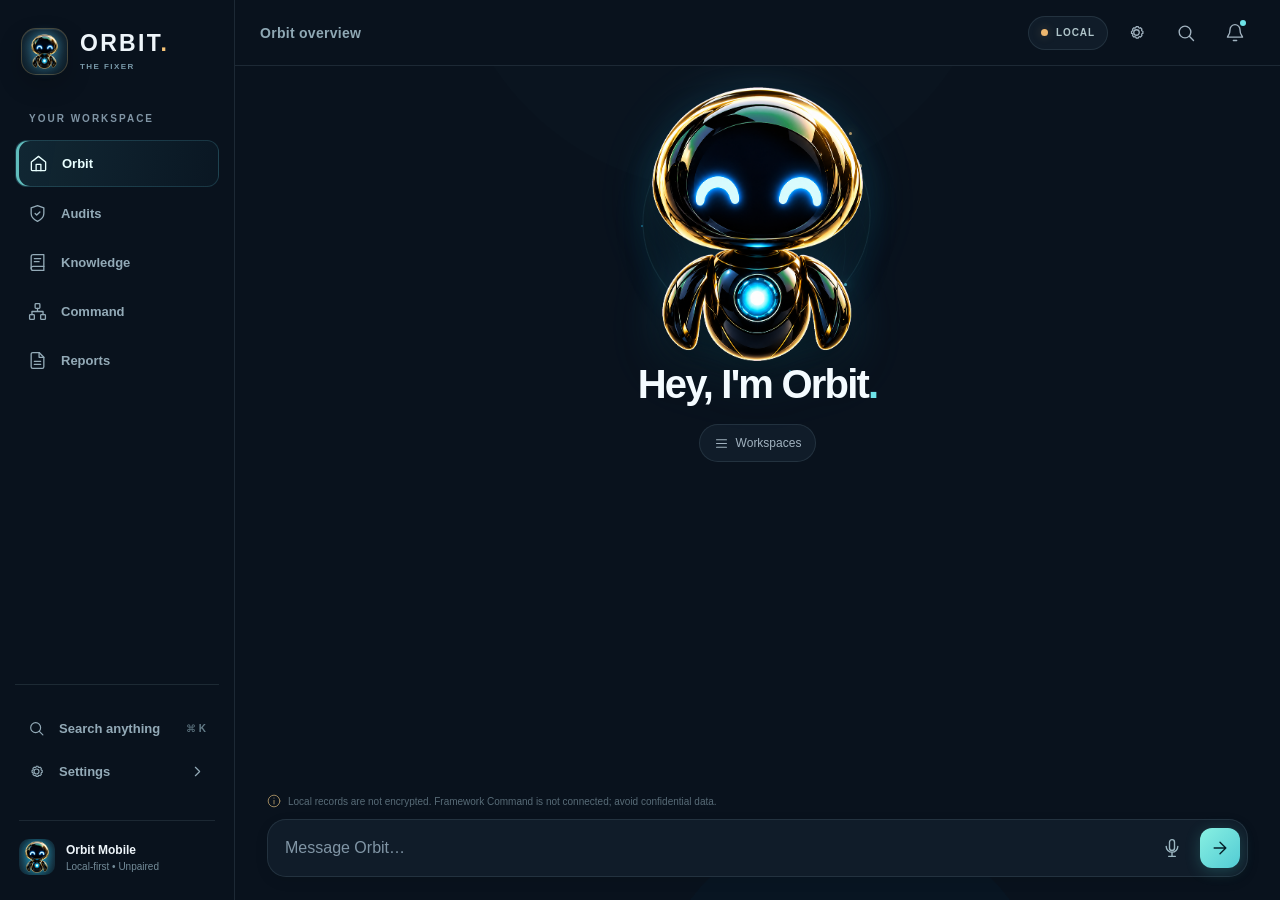
==== commit 6fc29534: "Orbit 3.2: fluid minimal UI, appearance studio, HD companion and iOS input fix" ====
--- a/orbit/index.html
+++ b/orbit/index.html
@@ -7,17 +7,15 @@
   <meta name="apple-mobile-web-app-capable" content="yes" />
   <meta name="apple-mobile-web-app-status-bar-style" content="black-translucent" />
   <meta name="apple-mobile-web-app-title" content="Orbit" />
-  <meta name="description" content="Orbit — The Fixer. Local-first iPhone and iPad assistant with an optional on-device AI." />
+  <meta name="description" content="Orbit 3.2 — The Fixer. A fluid, customisable offline-first assistant." />
   <meta name="color-scheme" content="dark" />
   <link rel="manifest" href="./manifest.webmanifest" />
   <link rel="apple-touch-icon" href="./assets/apple-touch-icon.png" />
   <link rel="icon" type="image/png" href="./assets/icon-192.png" />
-  <link rel="stylesheet" href="./styles.css" />
-  <link rel="stylesheet" href="./rework.css" />
-  <link rel="stylesheet" href="./hd-motion.css" />
-  <link rel="stylesheet" href="./v3.css" />
-    <link rel="stylesheet" href="./gesture-rig.css" />
-  <title>Orbit — The Fixer</title>
+  <link rel="stylesheet" href="./orbit-core.css" />
+  <link rel="stylesheet" href="./gesture-rig.css" />
+  <link rel="stylesheet" href="./fluid.css" />
+  <title>Orbit 3.2 — The Fixer</title>
 </head>
 <body>
 <svg xmlns="http://www.w3.org/2000/svg" class="icon-defs" aria-hidden="true">
@@ -73,6 +71,8 @@
       <div class="mobile-brand"><div class="mini-orbit"><img src="./assets/orbit-robot.png" alt="" class="brand-robot" /></div><div><strong>ORBIT<span class="brand-period">.</span></strong><span>THE FIXER</span></div></div>
       <div class="desktop-heading" id="header-title">Orbit overview</div>
       <div class="top-actions">
+        <div id="orbit-companion-dock" class="orbit-companion-dock" aria-label="Orbit companion"></div>
+        <button type="button" class="ui-header-settings" title="Appearance and settings" aria-label="Appearance and settings" data-page="settings"><svg class="icon"><use href="#i-settings"/></svg></button>
         <button class="header-status" id="mode-toggle" aria-label="View current connection status"><span class="status-light"></span><span id="header-status-text">OFFLINE</span><span class="status-mini">NO GATEWAY</span></button>
         <button class="icon-button" title="Search" aria-label="Search" data-action="open-search"><svg class="icon"><use href="#i-search"/></svg></button>
         <button class="icon-button" title="Notifications" aria-label="Notifications" data-action="open-notices"><svg class="icon"><use href="#i-bell"/></svg><span id="notice-dot" class="notice-dot"></span></button>
@@ -106,6 +106,7 @@
             <div class="orbit-greeting"><span class="robot-hello"><span class="hello-led"></span> ORBIT <span class="small-sep">/</span> THE FIXER</span><h1>Hey, I'm Orbit<span class="gradient-dot">.</span></h1><p id="home-context">Your little robot, ready when you are.</p><div class="orbit-emotion" id="orbit-emotion" role="status" aria-live="polite"><span class="emotion-light"></span><span id="orbit-mood-label">Here with you</span><span class="emotion-hint">· Tap Orbit to wave</span></div></div>
             <div class="system-strip"><span><svg class="icon"><use href="#i-shield"/></svg> Policy not loaded</span><i></i><span><svg class="icon"><use href="#i-offline"/></svg> Framework not paired</span></div>
           </div>
+          <button type="button" class="home-tools-button" data-action="open-more"><svg class="icon small"><use href="#i-menu"/></svg> Workspaces</button>
           <div class="home-bottom">
             <div class="prompt-head"><div><span class="prompt-eyebrow">JUMP RIGHT IN</span><div class="prompt-label">What should we do?</div></div><span class="prompt-subtle">QUICK START</span></div>
             <div class="prompt-row prompt-grid">
@@ -127,7 +128,7 @@
         </div>
         <div class="composer-area">
           <div class="composer-presence" id="composer-presence"><span class="composer-bot"><img src="./assets/orbit-robot.png" alt="" /></span><span class="composer-presence-copy"><strong id="orbit-presence-title">Orbit is here</strong><small id="orbit-presence-detail">Independent mode · local preview</small></span><span class="composer-presence-pulse" aria-hidden="true"><i></i><i></i><i></i><i></i></span></div>
-          <div id="privacy-flag" class="privacy-flag"><svg class="icon"><use href="#i-info"/></svg> Local-first assistant. Download an AI model in Settings to chat offline. Not connected to Framework Command; do not enter confidential data.</div>
+          <div id="privacy-flag" class="privacy-flag"><svg class="icon"><use href="#i-info"/></svg> Local records are not encrypted. Framework Command is not connected; avoid confidential data.</div>
           <form id="chat-form" class="composer" autocomplete="off"><textarea id="chat-input" name="message" rows="1" maxlength="5000" placeholder="Message Orbit…" aria-label="Message Orbit"></textarea><button type="button" id="mic-button" class="composer-mic" title="Voice input (browser capability)" aria-label="Voice input"><svg class="icon"><use href="#i-mic"/></svg></button><button type="submit" class="composer-send" aria-label="Send message"><svg class="icon"><use href="#i-arrow"/></svg></button></form>
           <div class="composer-foot"><span><span class="foot-pulse"></span><span id="engine-label">LOCAL AI NOT LOADED</span></span><span>NOT LINKED TO FRAMEWORK COMMAND</span></div>
         </div>
@@ -164,6 +165,8 @@
 <script src="./orbit-store.js" defer></script>
 <script src="./offline-brain.js" defer></script>
 <script src="./orbit-behavior.js" defer></script>
+<script src="./appearance-studio.js" defer></script>
+<script src="./fluid-ui.js" defer></script>
 <script src="./app.js" defer></script>
 </body>
 </html>
--- a/orbit/orbit-core.css
+++ b/orbit/orbit-core.css
@@ -0,0 +1,307 @@
+/* Orbit 3.2 consolidated baseline. Custom responsive tokens in fluid.css; gestures in gesture-rig.css. */
+/* BASELINE: styles.css */
+:root{font-family:-apple-system,BlinkMacSystemFont,"SF Pro Display","Segoe UI",Inter,Arial,sans-serif;color:#ebf5f7;background:#060c11;font-synthesis:none;--bg:#071017;--panel:#0d1b25;--panel2:#10232e;--line:#263b46;--muted:#8198a5;--quiet:#607987;--text:#eaf5f8;--accent:#82e8de;--accent-rgb:130,232,222;--good:#8ce2c1;--amber:#f1ca85;--danger:#ea9ca4;--nav:rgba(9,20,28,.98)}
+*{box-sizing:border-box}html,body{width:100%;height:100%;margin:0}body{overflow:hidden;-webkit-tap-highlight-color:transparent}button,input,textarea,select{font:inherit}button{cursor:pointer;color:inherit}button:disabled{cursor:not-allowed;opacity:.45}input,textarea,select{color:var(--text)}button:focus-visible,input:focus-visible,textarea:focus-visible,select:focus-visible,[tabindex]:focus-visible{outline:2px solid var(--accent);outline-offset:3px}a{color:var(--accent)}.icon-defs{position:absolute;width:0;height:0;overflow:hidden}.icon{width:20px;height:20px;stroke:currentColor;stroke-width:1.65;stroke-linecap:round;stroke-linejoin:round;fill:none;flex-shrink:0}.icon.small{width:15px;height:15px}.icon.tiny{width:13px;height:13px}.app{height:100dvh;min-height:0;display:grid;grid-template-columns:252px minmax(0,1fr) 290px;position:relative;overflow:hidden;isolation:isolate;background:radial-gradient(ellipse at 45% -25%,rgba(22,59,74,.28),transparent 48%),linear-gradient(160deg,#07111a 0%,#060c12 63%,#070f15 100%)}.app[data-accent="blue"]{--accent:#89bdff;--accent-rgb:137,189,255}.app[data-accent="silver"]{--accent:#d7e1e5;--accent-rgb:215,225,229}.glow{position:absolute;z-index:-1;pointer-events:none;border-radius:50%}.glow-a{width:550px;height:550px;top:-360px;left:35%;background:rgba(var(--accent-rgb),.075);filter:blur(100px)}.glow-b{width:400px;height:400px;bottom:-320px;right:18%;background:#053552;opacity:.12;filter:blur(110px)}.sidebar{border-right:1px solid rgba(126,177,192,.13);background:rgba(6,13,19,.65);padding:30px 17px 21px;display:flex;flex-direction:column;z-index:3;min-height:0}.side-brand{display:flex;align-items:center;gap:12px;margin:3px 6px 51px}.brand-mark{width:42px;height:42px;display:grid;place-items:center;color:var(--accent);background:linear-gradient(135deg,rgba(var(--accent-rgb),.15),rgba(var(--accent-rgb),.02));border:1px solid rgba(var(--accent-rgb),.22);border-radius:13px;box-shadow:0 0 25px rgba(var(--accent-rgb),.06)}.brand-mark .icon{width:25px;height:25px}.side-brand strong,.mobile-brand strong{display:block;font-weight:740;font-size:23px;letter-spacing:.20em;line-height:1.1}.brand-period{color:var(--accent)}.side-brand span:not(.brand-period),.mobile-brand span:not(.brand-period){font-size:8px;font-weight:650;letter-spacing:.18em;color:#7999a9;white-space:nowrap}.sidebar-caption{font-size:10px;letter-spacing:.2em;color:#62808e;font-weight:700;margin:0 0 16px 14px}.sidebar-nav{display:grid;gap:4px}.nav-link,.side-utility{display:flex;gap:14px;align-items:center;width:100%;background:transparent;border:0;text-align:left;padding:13px 13px;border-radius:12px;font-size:13px;font-weight:590;color:#93aab7;transition:.2s}.nav-link:hover,.side-utility:hover,.rail-link:hover{background:rgba(var(--accent-rgb),.075);color:#fff}.nav-link.active{background:rgba(var(--accent-rgb),.11);color:var(--accent);box-shadow:inset 2px 0 var(--accent)}.nav-link .icon{width:19px;height:19px}.side-utility .icon{width:17px;height:17px}.sidebar-bottom{margin-top:auto}.side-divider,.rail-divider{height:1px;background:rgba(164,199,210,.13);margin:15px 0 22px}.side-utility kbd{margin-left:auto;font-family:inherit;font-size:10px;color:#647c88}.side-utility .trailing{margin-left:auto}.side-session{margin:27px 4px 0;padding-top:18px;border-top:1px solid rgba(164,199,210,.12);display:flex;align-items:center;gap:11px}.avatar-circle{height:36px;width:36px;border-radius:10px;background:#172c39;display:grid;place-items:center;color:var(--accent);font-weight:700}.side-session strong{display:block;font-size:12px}.side-session small{display:block;margin-top:4px;font-size:10px;color:#738b98}.work-column{display:flex;flex-direction:column;min-height:0;min-width:0;position:relative}.topbar{height:84px;flex-shrink:0;padding:0 39px;border-bottom:1px solid rgba(126,177,192,.11);display:flex;align-items:center;justify-content:space-between;position:relative;z-index:4;background:rgba(8,16,23,.5);backdrop-filter:blur(18px)}.desktop-heading{font-size:13px;font-weight:620;letter-spacing:.01em;color:#8fa8b4}.mobile-brand{display:none}.top-actions{display:flex;align-items:center;gap:12px}.header-status{display:flex;align-items:center;gap:8px;border:1px solid #31434c;border-radius:50px;padding:9px 12px;background:rgba(17,33,42,.75);color:#b0c5ca;font-size:10px;letter-spacing:.09em;font-weight:790}.status-light,.rail-status-light,.foot-pulse{width:7px;height:7px;border-radius:50%;background:var(--amber);box-shadow:0 0 9px rgba(241,202,133,.35);flex-shrink:0}.status-mini{font-size:8px;color:#778d98;padding-left:4px;border-left:1px solid #465963}.app[data-mode="connected"] .status-light,.app[data-mode="connected"] .rail-status-light,.app[data-mode="connected"] .foot-pulse{background:var(--good);box-shadow:0 0 10px rgba(140,226,193,.35)}.icon-button{width:38px;height:38px;border:0;border-radius:11px;background:transparent;color:#9eafbb;display:grid;place-items:center;position:relative}.icon-button:hover{background:#142734;color:var(--accent)}.notice-dot{position:absolute;right:8px;top:7px;width:6px;height:6px;border-radius:100%;background:var(--accent)}.main-content{flex:1;min-height:0;overflow-y:auto;overflow-x:hidden;overscroll-behavior-y:contain;scrollbar-width:thin;scrollbar-color:#294653 transparent;position:relative}.page{display:none;min-height:100%;padding:32px clamp(20px,4.6vw,62px) 42px}.page.active{display:block}.page-home{padding:20px clamp(20px,4.6vw,62px) 24px}.page-home.active{display:flex;flex-direction:column;min-height:100%;overflow:hidden}.home-idle{flex:1;min-height:0;display:flex;flex-direction:column;justify-content:space-between}.home-topline{display:flex;align-items:center;justify-content:space-between;min-height:26px}.eyebrow{font-size:10px;font-weight:740;letter-spacing:.2em;color:#819fad}.hairline{display:inline-block;height:1px;width:20px;vertical-align:middle;margin-right:9px;background:var(--accent);opacity:.8}.tiny-metadata{font-size:11px;color:#657d88}.orbit-zone{display:flex;flex:1;min-height:0;flex-direction:column;align-items:center;justify-content:center;padding:4px 0 6px}.orbit-art{height:clamp(205px,29vh,285px);width:clamp(205px,29vh,285px);position:relative;display:grid;place-items:center;flex-shrink:0;filter:drop-shadow(0 25px 60px rgba(1,48,64,.33))}.halo{position:absolute;inset:9px;border:1px solid rgba(var(--accent-rgb),.20);border-radius:50%}.halo-one{inset:1px;border-color:rgba(var(--accent-rgb),.09);border-style:dashed;animation:orbit-roll 60s linear infinite}.halo-two{inset:21px;border-color:rgba(var(--accent-rgb),.19);transform:rotate(-23deg) scaleX(1.07) scaleY(.86);animation:orbit-tilt 26s ease-in-out infinite alternate}.halo-three{inset:26px;border-color:rgba(var(--accent-rgb),.16);transform:rotate(35deg) scaleX(.87) scaleY(1.14)}.halo-two:before{content:"";position:absolute;width:7px;height:7px;left:16px;top:17px;border-radius:50%;background:var(--accent);box-shadow:0 0 17px rgba(var(--accent-rgb),.8)}.orb-shadow{position:absolute;inset:29px;border-radius:50%;background:rgba(var(--accent-rgb),.10);filter:blur(27px);transform:scale(1.12)}.orb-sphere{position:relative;width:61%;height:61%;border-radius:50%;overflow:hidden;border:1px solid rgba(150,248,240,.43);background:radial-gradient(ellipse at 36% 27%,#c3fcf4 0%,#69dcd8 10%,#247c8e 28%,#10384f 61%,#071b2b 82%,#06131e 100%);box-shadow:inset -16px -15px 34px rgba(0,6,17,.78),inset 6px 5px 21px rgba(131,245,229,.24),0 0 40px rgba(var(--accent-rgb),.17),0 0 4px rgba(var(--accent-rgb),.27);animation:orb-breathe 6s ease-in-out infinite}.orb-sphere:before{content:"";position:absolute;inset:0;background:repeating-radial-gradient(ellipse at 48% 50%,transparent 0 21px,rgba(199,255,250,.12) 22px,transparent 24px 36px);transform:scaleX(.75) rotate(-23deg)}.orb-sphere:after{content:"";position:absolute;inset:0;background:linear-gradient(148deg,transparent 28%,rgba(143,255,246,.09) 36%,transparent 46%,rgba(86,207,223,.08) 69%,transparent 76%);transform:rotate(12deg)}.orb-meridian{position:absolute;width:132%;height:41%;left:-16%;top:29%;border:1px solid rgba(199,251,249,.23);border-radius:50%;transform:rotate(-30deg)}.orb-meridian.two{transform:rotate(25deg);opacity:.6}.orb-meridian.three{transform:rotate(85deg);opacity:.45}.orb-glint{position:absolute;width:36%;height:16%;left:20%;top:9%;background:#d9fffc;opacity:.14;filter:blur(11px);border-radius:100%}.orb-heart{position:absolute;width:8px;height:8px;background:#e4fffc;box-shadow:0 0 11px 5px rgba(192,255,249,.65),0 0 35px 10px rgba(120,230,230,.28);top:50%;left:50%;border-radius:50%;transform:translate(-50%,-50%)}.orbit-art.listening .orb-sphere{animation:orb-listen 1.4s ease-in-out infinite}.orbit-art.listening .halo-one{border-color:rgba(var(--accent-rgb),.55);animation-duration:4s}.orbit-stars{position:absolute;width:5px;height:5px;background:rgba(var(--accent-rgb),.75);border-radius:100%;top:20%;right:15%;box-shadow:-190px 82px 0 -1px rgba(var(--accent-rgb),.48),-85px 200px 0 -2px rgba(var(--accent-rgb),.5),18px 110px 0 -2px rgba(var(--accent-rgb),.4)}.orbit-greeting{text-align:center;margin-top:8px}.orbit-greeting h1{font-size:clamp(26px,2.55vw,38px);font-weight:580;letter-spacing:-.065em;margin:0 0 8px;color:#f2fafc}.gradient-dot{color:var(--accent)}.orbit-greeting p{font-size:13px;line-height:1.5;color:#89a4b0;margin:0}.system-strip{display:flex;align-items:center;gap:12px;margin-top:18px;color:#79939e;font-size:10px}.system-strip span{display:flex;align-items:center;gap:5px}.system-strip .icon{height:13px;width:13px}.system-strip i{width:3px;height:3px;background:#57707b;border-radius:50%}.home-bottom{padding:18px 0 8px}.prompt-label{font-size:9px;letter-spacing:.2em;font-weight:730;color:#7e97a2;margin-bottom:11px}.prompt-row{display:flex;gap:9px;overflow-x:auto;scrollbar-width:none}.prompt-row::-webkit-scrollbar{display:none}.prompt-chip{border:1px solid rgba(147,191,204,.20);border-radius:100px;background:rgba(20,38,49,.55);color:#9db6c0;font-size:11px;white-space:nowrap;padding:11px 13px;display:flex;align-items:center;gap:7px;transition:.2s}.prompt-chip:hover{border-color:rgba(var(--accent-rgb),.45);color:var(--accent);background:rgba(var(--accent-rgb),.075)}.prompt-chip .icon{width:15px;height:15px}.composer-area{flex-shrink:0;position:relative}.privacy-flag{font-size:10px;color:#8b9da7;display:flex;gap:7px;align-items:center;margin:0 0 11px}.privacy-flag .icon{width:14px;height:14px;color:var(--amber)}.composer{background:linear-gradient(150deg,#122531,#0f1d27);border:1px solid #2a434f;display:flex;align-items:center;gap:8px;padding:7px 8px 7px 15px;border-radius:19px;box-shadow:0 10px 30px rgba(0,0,0,.2);min-height:56px;transition:border-color .15s}.composer:focus-within{border-color:rgba(var(--accent-rgb),.65)}.composer textarea{flex:1;min-width:0;min-height:27px;max-height:118px;resize:none;border:0;outline:0;background:none;font-size:14px;line-height:1.5;padding:4px 0;scrollbar-width:thin}.composer textarea::placeholder{color:#718c99}.composer-mic,.composer-send{height:39px;width:39px;display:grid;place-items:center;flex-shrink:0;border:0;border-radius:13px}.composer-mic{background:transparent;color:#9cb7c2}.composer-mic:hover,.composer-mic.is-recording{color:var(--accent);background:rgba(var(--accent-rgb),.1)}.composer-send{background:var(--accent);color:#062027}.composer-send:hover{filter:brightness(1.13)}.composer-foot{padding:10px 3px 0;display:flex;align-items:center;justify-content:space-between;gap:8px;color:#5d7a88;font-size:9px;letter-spacing:.1em;font-weight:700}.composer-foot>span:first-child{display:flex;gap:7px;align-items:center}.foot-pulse{width:5px;height:5px}.chat-view{flex:1;min-height:0;display:flex;flex-direction:column}.chat-view[hidden]{display:none}.chat-heading{display:flex;justify-content:space-between;align-items:center;padding:14px 0 22px;border-bottom:1px solid rgba(152,187,198,.13)}.chat-heading h2{font-size:24px;letter-spacing:-.04em;font-weight:600;margin:5px 0 0}.ghost-button{background:transparent;border:1px solid #2b4552;color:#9ab3bd;border-radius:11px;padding:9px 10px;font-size:11px;display:flex;align-items:center;gap:5px}.ghost-button:hover{border-color:var(--accent);color:var(--accent)}.ghost-button .icon{width:14px;height:14px}.message-list{min-height:0;overflow-y:auto;flex:1;padding:22px 3px 13px;display:flex;flex-direction:column;gap:23px;scrollbar-width:thin}.message{max-width:min(94%,690px);display:flex;gap:12px;align-items:flex-start}.message.user{align-self:flex-end;flex-direction:row-reverse}.message-avatar{width:29px;height:29px;flex-shrink:0;background:#203946;border:1px solid #335967;border-radius:10px;display:grid;place-items:center;color:var(--accent)}.message-avatar .icon{width:17px;height:17px}.message.user .message-avatar{font-size:12px;background:#192d3c;color:#ddebef}.message-main{min-width:0;max-width:100%}.message-header{font-size:10px;font-weight:690;color:#94afbb;letter-spacing:.03em;margin-bottom:7px}.message.user .message-header{text-align:right}.message-body{background:#11232e;border:1px solid #29424e;color:#d8e7ed;border-radius:4px 16px 16px 16px;font-size:13px;line-height:1.72;padding:15px 17px;white-space:pre-wrap;overflow-wrap:anywhere}.message.user .message-body{background:#18343e;border-color:#35656b;border-radius:16px 4px 16px 16px}.message-meta{font-size:10px;margin-top:7px;color:#6d8c9a;display:flex;gap:7px}.message.user .message-meta{justify-content:flex-end}.message-tag{display:inline-block;color:#a9d7d6;background:rgba(var(--accent-rgb),.07);padding:2px 6px;border:1px solid rgba(var(--accent-rgb),.16);border-radius:4px}.message-actions{display:flex;margin-top:8px;gap:9px}.message-actions button{background:transparent;border:0;color:#7196a3;font-size:10px;display:flex;gap:5px;align-items:center;padding:2px}.message-actions button:hover{color:var(--accent)}.message-actions .icon{width:13px;height:13px}
+/* main views */
+.page-intro{margin-bottom:29px;display:flex;align-items:flex-start;justify-content:space-between;gap:14px}.page-topline{display:flex;align-items:center;gap:10px;margin-bottom:10px;color:#6f96a3;font-size:10px;letter-spacing:.18em;font-weight:700}.page-topline:before{content:"";width:24px;height:1px;background:var(--accent)}.page-title{font-size:clamp(29px,3vw,41px);font-weight:590;letter-spacing:-.055em;margin:0 0 7px;color:#f2f8fa}.page-subtitle{font-size:13px;line-height:1.6;color:#8ba3af;margin:0;max-width:620px}.page-action{background:var(--accent);color:#062129;border:0;border-radius:12px;font-size:12px;font-weight:740;display:flex;align-items:center;gap:7px;padding:12px 15px;flex-shrink:0}.page-action .icon{width:15px;height:15px}.page-action:hover{filter:brightness(1.1)}.soft-action{background:transparent;color:#abc5cf;border:1px solid #2b4551}.soft-action:hover{color:var(--accent);border-color:var(--accent)}.overview-grid{display:grid;grid-template-columns:repeat(3,minmax(0,1fr));gap:11px;margin-bottom:28px}.overview-card{background:linear-gradient(155deg,rgba(19,39,50,.9),rgba(12,28,38,.78));border:1px solid rgba(138,183,197,.17);border-radius:17px;padding:19px;position:relative;overflow:hidden}.overview-card .meta{font-size:10px;color:#88a3b0;letter-spacing:.025em}.overview-card strong{font-size:28px;font-weight:550;letter-spacing:-.04em;display:block;margin-top:11px}.overview-card .micro{font-size:10px;color:#6f8e9c;display:block;margin-top:6px}.overview-card .upper-icon{position:absolute;right:17px;top:17px;color:#537d88}.overview-card .upper-icon .icon{width:19px;height:19px}.section-heading{display:flex;align-items:center;justify-content:space-between;gap:10px;margin:25px 0 13px}.section-heading h3{font-size:15px;font-weight:660;margin:0}.section-heading span{font-size:10px;letter-spacing:.04em;color:#7b99a7}.section-heading button{background:transparent;border:0;font-size:11px;color:var(--accent)}.item-list{display:grid;gap:10px}.item-card{display:flex;align-items:center;gap:14px;text-align:left;padding:18px;border:1px solid rgba(140,184,195,.17);background:rgba(15,33,43,.65);border-radius:15px;color:var(--text);width:100%;transition:background .16s,border-color .16s}.item-card:hover{background:rgba(25,49,60,.82);border-color:rgba(var(--accent-rgb),.35)}.item-icon{width:43px;height:43px;border:1px solid #32505e;background:#193542;border-radius:13px;color:var(--accent);display:grid;place-items:center;flex-shrink:0}.item-icon .icon{width:20px;height:20px}.item-icon.amber{color:var(--amber);background:#352a23;border-color:#594838}.item-card-body{min-width:0;flex:1}.item-card-body strong{font-size:13px;font-weight:650;display:block;margin-bottom:6px}.item-card-body p{font-size:11px;color:#7897a5;margin:0;line-height:1.45}.item-card>svg:last-child{color:#648391;width:17px;height:17px}.eyebrow-row{display:flex;gap:7px;align-items:center;flex-wrap:wrap;margin-bottom:7px}.tag{display:inline-flex;align-items:center;gap:5px;white-space:nowrap;padding:5px 8px;border-radius:7px;border:1px solid #344a53;background:#1a303a;color:#99b5c0;font-size:9px;font-weight:720;letter-spacing:.035em}.tag.amber{color:#f4cd97;background:#312a22;border-color:#594835}.tag.teal{color:var(--accent);background:rgba(var(--accent-rgb),.08);border-color:rgba(var(--accent-rgb),.26)}.tag.rose{color:#f0a4ad;background:#321e27;border-color:#5d333c}.empty-state{text-align:center;padding:37px 20px;border:1px dashed #2b4854;border-radius:16px;background:rgba(13,29,38,.36)}.empty-state>.icon{width:27px;height:27px;margin-bottom:11px;color:#688d9a}.empty-state h3{font-size:14px;font-weight:650;margin:0 0 6px}.empty-state p{font-size:12px;line-height:1.55;color:#819daa;margin:0 auto 16px;max-width:370px}.empty-state button{background:#193440;border:1px solid #376572;color:var(--accent);border-radius:10px;padding:9px 14px;font-size:11px;font-weight:650}.callout{display:flex;gap:12px;padding:16px 17px;background:rgba(232,196,128,.055);border:1px solid rgba(231,197,138,.23);border-radius:14px;color:#c8bbac;font-size:12px;line-height:1.5}.callout .icon{flex-shrink:0;color:var(--amber)}.callout p{margin:3px 0 0;color:#a7a7a0}.seg-tabs{display:inline-flex;gap:3px;background:#0c1b25;border:1px solid #2a434e;padding:4px;border-radius:13px;margin-bottom:21px;max-width:100%;overflow-x:auto}.seg-tabs button{border:0;background:transparent;border-radius:9px;color:#8aa6b2;padding:10px 14px;font-size:11px;font-weight:620;white-space:nowrap}.seg-tabs button.active{background:#24404a;color:#e8f9fa;box-shadow:0 2px 8px #0003}.knowledge-search{display:flex;align-items:center;gap:10px;background:#10232e;border:1px solid #2e4d58;padding:12px 15px;border-radius:12px;margin-bottom:17px}.knowledge-search .icon{color:#6f95a1}.knowledge-search input{background:transparent;border:0;outline:0;flex:1;min-width:0;font-size:13px}.knowledge-search input::placeholder{color:#698592}.glossary-card{padding:18px 20px;background:rgba(18,39,50,.72);border:1px solid rgba(142,183,195,.18);border-radius:14px;margin:10px 0}.glossary-card strong{display:block;font-size:17px;letter-spacing:-.03em;font-weight:640;margin-bottom:5px}.glossary-card .pronunciation{color:var(--accent);font-style:italic;font-size:11px}.glossary-card p{font-size:12px;line-height:1.64;color:#bdcfd5;margin:11px 0 10px}.glossary-card small{color:#6e909d;font-size:10px}.locked-card{padding:24px;background:linear-gradient(135deg,rgba(18,42,51,.86),rgba(10,26,36,.68));border:1px solid #2c4b58;border-radius:18px}.locked-header{display:flex;gap:13px;align-items:center;margin-bottom:14px}.locked-icon{height:47px;width:47px;border-radius:13px;background:#243e49;color:var(--accent);display:grid;place-items:center}.locked-header h3{font-size:16px;margin:0 0 5px}.locked-header p{font-size:11px;color:#83a0ac;margin:0}.locked-card>p{font-size:12px;color:#9eb4bf;line-height:1.7}.info-lines{display:grid;gap:12px;margin-top:18px}.info-line{display:flex;justify-content:space-between;gap:12px;padding-top:11px;border-top:1px solid #29444f;font-size:11px}.info-line span{color:#8fa7b2}.info-line strong{font-weight:620}.command-diagram{border:1px solid #2a4653;background:radial-gradient(ellipse at 50% 0%,rgba(var(--accent-rgb),.09),transparent 55%),rgba(11,27,36,.8);border-radius:18px;padding:23px 20px;text-align:center}.diagram-node{border:1px solid #35505b;background:#152d39;border-radius:13px;padding:13px;margin:0 auto;max-width:340px}.diagram-node .node-title{font-size:12px;font-weight:690}.diagram-node .node-sub{font-size:10px;color:#8ba7b2;margin-top:5px;line-height:1.45}.diagram-node.govern{border-color:rgba(var(--accent-rgb),.45);box-shadow:0 0 22px rgba(var(--accent-rgb),.04)}.diagram-link{height:20px;width:1px;background:#3a6a74;margin:0 auto}.diagram-siblings{display:grid;grid-template-columns:1fr 1fr;gap:12px;position:relative}.diagram-siblings>.diagram-node{width:100%;max-width:none}.diagram-siblings:before{content:"";position:absolute;left:25%;right:25%;top:-9px;height:9px;border:1px solid #3a6a74;border-bottom:0;border-radius:7px 7px 0 0}.diagram-node .badge-dot{width:6px;height:6px;border-radius:50%;display:inline-block;background:#6c929e;margin-right:5px}.diagram-directors{display:flex;gap:8px;justify-content:center;flex-wrap:wrap;margin-top:10px}.director{font-size:10px;border:1px solid #35505b;color:#839eaa;border-radius:8px;padding:8px 10px;background:#112a36}.diagram-caption{margin:17px 0 0;font-size:11px;color:#77939f;line-height:1.5}.command-tile{background:rgba(17,36,47,.8);padding:16px;border:1px solid #2b4651;border-radius:15px;display:flex;gap:12px;align-items:flex-start}.command-tile .icon{color:var(--accent);margin-top:2px}.command-tile h4{font-size:13px;margin:0 0 5px}.command-tile p{font-size:11px;line-height:1.6;color:#859eaa;margin:0}.action-bar{display:flex;flex-wrap:wrap;gap:8px;margin-top:18px}.action-bar button{padding:11px 14px;border-radius:11px;border:1px solid #355968;background:#193847;color:#a9d7dd;font-size:11px;display:flex;align-items:center;gap:7px}.action-bar .icon{width:15px;height:15px}.report-count{display:flex;gap:8px;align-items:center;color:#8aa6b0;font-size:11px}.report-body-snippet{font-size:11px;white-space:nowrap;overflow:hidden;text-overflow:ellipsis;color:#718f9a;max-width:600px;margin:6px 0 0}.report-card{width:100%;border:1px solid #29434e;border-radius:15px;background:#10232e;padding:18px;text-align:left}.report-card:hover{border-color:rgba(var(--accent-rgb),.4);background:#15303b}.report-card h3{font-size:14px;font-weight:620;margin:12px 0 7px}.report-card .report-date{font-size:10px;color:#7794a1;display:block}.report-card>.row-end{margin-top:13px;display:flex;justify-content:space-between;align-items:center}.report-card .icon{width:16px;height:16px;color:#7195a3}.report-grid{display:grid;gap:11px}.settings-group{padding:21px 22px;background:rgba(16,35,46,.78);border:1px solid #2b4651;border-radius:17px;margin:12px 0 23px}.settings-group h3{font-size:13px;font-weight:710;letter-spacing:.02em;margin:0 0 16px}.setting-row{display:flex;justify-content:space-between;gap:18px;align-items:center;padding:15px 0;border-top:1px solid #263d48}.setting-row:first-of-type{border-top:0}.setting-row .label-title{display:block;font-size:12px;font-weight:620}.setting-row .label-desc{display:block;font-size:10px;color:#819ba6;line-height:1.55;margin-top:5px;max-width:420px}.setting-row .setting-value{font-size:11px;color:#9dc2c7;text-align:right}.toggle-switch{height:24px;width:43px;border:1px solid #43606e;background:#243842;border-radius:50px;position:relative;flex-shrink:0}.toggle-switch:before{content:"";height:17px;width:17px;background:#8cabb6;position:absolute;border-radius:100%;top:2px;left:2px;transition:.2s}.toggle-switch.on{background:#2d766f;border-color:#4c9f95}.toggle-switch.on:before{transform:translateX(19px);background:#d2fffa}.option-row{display:flex;flex-wrap:wrap;gap:7px}.option-row button{padding:9px 12px;border-radius:9px;border:1px solid #36515e;background:#152d39;font-size:11px;color:#a1b7c2}.option-row button.selected{border-color:var(--accent);color:#07222a;background:var(--accent)}.option-row button:hover:not(.selected){border-color:#6aaab2}.danger-button{padding:11px 13px;background:#37232b;color:#eeadb4;border:1px solid #76414b;border-radius:9px;font-size:11px}.danger-button:hover{background:#492c36}.button-outline{border-radius:9px;border:1px solid #355967;background:#18303c;color:#b3cdd5;padding:10px 12px;font-size:11px;font-weight:650}.button-outline:hover{color:var(--accent);border-color:var(--accent)}.inline-actions{display:flex;gap:8px;align-items:center;flex-wrap:wrap}.form-field{margin:16px 0}.form-field>label{display:block;font-size:11px;color:#a9c1ca;font-weight:620;margin-bottom:9px}.field-input,.field-select,.field-textarea{width:100%;background:#102631;border:1px solid #34525f;border-radius:11px;padding:12px 13px;font-size:13px;outline:0;color:#e0eef2}.field-input:focus,.field-select:focus,.field-textarea:focus{border-color:var(--accent)}.field-textarea{line-height:1.65;resize:vertical;min-height:160px}.help-text{font-size:10px;color:#809aa7;line-height:1.5;margin-top:9px}.mobile-nav{display:none}.context-rail{border-left:1px solid rgba(126,177,192,.13);background:rgba(7,15,22,.65);padding:31px 24px 25px;min-height:0;display:flex;flex-direction:column;z-index:1;overflow-y:auto}.rail-top{display:flex;align-items:center;justify-content:space-between}.rail-ring{height:35px;width:35px;display:grid;place-items:center;border-radius:11px;background:#1a303b;color:var(--accent)}.rail-state{display:flex;flex-direction:column;gap:6px;margin:29px 0 20px}.rail-state .rail-status-light{height:10px;width:10px;margin-bottom:8px}.rail-state strong{font-size:16px;letter-spacing:-.03em;font-weight:600}.rail-state>span:last-child{font-size:9px;letter-spacing:.13em;font-weight:720;color:#6c8c9b}.rail-section-head{font-size:9px;letter-spacing:.18em;font-weight:760;color:#728d9c;margin:9px 0 14px}.rail-policy{display:flex;gap:9px;align-items:flex-start;margin:2px 0 29px}.rail-policy .icon{color:var(--accent);width:17px;height:17px}.rail-policy strong{display:block;font-size:12px;font-weight:590}.rail-policy span{display:block;font-size:10px;color:#7895a2;margin-top:5px}.rail-metric{display:flex;align-items:center;justify-content:space-between;padding:10px 0;color:#869faa;font-size:11px}.rail-metric strong{font-size:11px;color:#dae9ed;font-weight:590}.rail-link{display:flex;align-items:center;gap:11px;text-align:left;background:transparent;border:0;padding:12px 4px;color:#93aab5;font-size:11px;width:100%;border-radius:9px}.rail-link .icon{width:17px;height:17px;color:#779ba7}.rail-link .last{margin-left:auto;width:14px;height:14px}.rail-bottom{margin-top:auto;display:flex;gap:10px;border:1px solid #30454d;padding:13px;border-radius:12px;background:#14242a}.rail-bottom .icon{color:var(--amber);width:16px;height:16px}.rail-bottom p{margin:0;font-size:10px;line-height:1.6;color:#98a6a5}.modal-layer{position:fixed;z-index:20;inset:0;display:flex;justify-content:center;align-items:center;padding:22px}.modal-layer[hidden]{display:none}.modal-backdrop{position:absolute;inset:0;background:rgba(0,5,10,.79);backdrop-filter:blur(7px)}.sheet{position:relative;z-index:2;background:linear-gradient(145deg,#10242f,#0b1923);border:1px solid #33525f;box-shadow:0 25px 70px #000a;border-radius:22px;width:min(100%,540px);max-height:min(88dvh,900px);overflow-y:auto;padding:24px}.sheet-header{display:flex;justify-content:space-between;align-items:flex-start;gap:12px;margin-bottom:19px}.sheet-header .eyebrow{font-size:9px}.sheet-header h2{font-weight:590;letter-spacing:-.04em;font-size:23px;margin:8px 0 0}.sheet-close{width:32px;height:32px;display:grid;place-items:center;border-radius:9px;border:1px solid #304c59;background:#183440;color:#a8c3ce}.sheet-close .icon{width:17px;height:17px}.sheet p{font-size:12px;color:#a1b7c1;line-height:1.7}.sheet-footer{display:flex;align-items:center;justify-content:flex-end;gap:9px;flex-wrap:wrap;margin-top:20px}.sheet-primary{border:0;background:var(--accent);padding:12px 17px;border-radius:10px;color:#062028;font-size:12px;font-weight:730}.sheet-secondary{border:1px solid #395562;background:#17303c;border-radius:10px;color:#acc6d0;padding:12px 17px;font-size:12px;font-weight:600}.sheet-warn{border:1px solid #7b4650;color:#ffbac0;background:#3a202a}.sheet-lines{display:grid;gap:12px;margin:20px 0}.sheet-line{padding:13px 15px;border:1px solid #2c4855;border-radius:11px;background:#142c37}.sheet-line strong{font-size:12px;font-weight:630}.sheet-line p{margin:6px 0 0;font-size:11px}.notice-list{display:grid;gap:10px}.notice-entry{display:flex;align-items:flex-start;gap:11px;padding:13px;border:1px solid #294653;background:#142c37;border-radius:12px}.notice-entry .icon{color:var(--accent)}.notice-entry strong{font-size:12px}.notice-entry p{font-size:11px;color:#8da9b5;margin:5px 0 0}.search-results{max-height:45dvh;overflow-y:auto}.search-item{width:100%;display:flex;align-items:center;gap:10px;border:0;border-bottom:1px solid #294451;background:none;padding:13px 2px;text-align:left}.search-item:hover{color:var(--accent)}.search-item .icon{color:#75a3b0}.search-item strong{font-size:12px;display:block}.search-item span{font-size:10px;color:#7797a4;display:block;margin-top:4px}.toast{position:fixed;z-index:40;bottom:100px;left:50%;transform:translate(-50%,15px);opacity:0;pointer-events:none;max-width:calc(100vw - 36px);background:#193742;border:1px solid #46737b;color:#dff7f6;border-radius:11px;box-shadow:0 15px 35px #0008;padding:12px 16px;font-size:12px;line-height:1.4;transition:opacity .2s,transform .2s;text-align:center}.toast.show{opacity:1;transform:translate(-50%,0)}
+@keyframes orbit-roll{to{transform:rotate(360deg)}}@keyframes orbit-tilt{to{transform:rotate(20deg) scaleX(1.08) scaleY(.86)}}@keyframes orb-breathe{50%{transform:scale(1.035);box-shadow:inset -16px -15px 34px rgba(0,6,17,.78),inset 6px 5px 21px rgba(131,245,229,.24),0 0 60px rgba(var(--accent-rgb),.23)}}@keyframes orb-listen{50%{transform:scale(1.1);filter:brightness(1.18)}}
+@media(max-width:1240px){.app{grid-template-columns:235px minmax(0,1fr)}.context-rail{display:none}.topbar{padding:0 30px}.page{padding:29px 35px 40px}.page-home{padding:18px 35px 22px}}@media(max-width:820px){.app{grid-template-columns:1fr}.sidebar,.context-rail{display:none}.topbar{height:calc(66px + env(safe-area-inset-top,0px));padding:env(safe-area-inset-top,0px) 18px 0;border-bottom-color:rgba(123,166,182,.13)}.desktop-heading{display:none}.mobile-brand{display:flex;align-items:center;gap:9px}.mobile-brand .mini-orbit{width:31px;height:31px;background:rgba(var(--accent-rgb),.1);border:1px solid rgba(var(--accent-rgb),.24);border-radius:10px;color:var(--accent);display:grid;place-items:center}.mobile-brand .icon{height:20px;width:20px}.mobile-brand strong{font-size:18px;letter-spacing:.16em}.mobile-brand span:not(.brand-period){font-size:7px;letter-spacing:.12em}.top-actions{gap:3px}.header-status{padding:7px 9px;font-size:9px}.header-status .status-mini{font-size:7px}.icon-button{width:35px;height:36px}.top-actions .icon-button:first-of-type{display:none}.page{padding:25px 20px 32px}.page-home{padding:12px 18px 13px}.main-content{min-height:0}.mobile-nav{flex-shrink:0;display:grid;grid-template-columns:repeat(5,1fr);background:var(--nav);backdrop-filter:blur(18px);border-top:1px solid #263d48;padding:8px 5px calc(7px + env(safe-area-inset-bottom,0px));min-height:calc(70px + env(safe-area-inset-bottom,0px));z-index:5}.mobile-nav button{display:flex;flex-direction:column;align-items:center;justify-content:center;gap:5px;border:0;background:transparent;border-radius:12px;color:#6e8a99;font-size:9px;font-weight:570;letter-spacing:.01em;padding:5px 1px}.mobile-nav button .icon{height:21px;width:21px;stroke-width:1.5}.mobile-nav button.active{color:var(--accent)}.mobile-nav button.active .icon{filter:drop-shadow(0 0 8px rgba(var(--accent-rgb),.25))}.orbit-art{width:clamp(185px,28dvh,256px);height:clamp(185px,28dvh,256px)}.home-topline{min-height:24px}.orbit-greeting h1{font-size:32px}.orbit-greeting p{font-size:12px}.home-bottom{padding:13px 0}.prompt-chip{font-size:11px}.composer-foot{font-size:8px}.composer{border-radius:16px;min-height:53px}.page-intro{margin-bottom:23px}.page-title{font-size:32px}.overview-card{padding:15px}.overview-card strong{font-size:25px}.overview-card .meta{font-size:9px}.overview-card .micro{font-size:9px}.toast{bottom:calc(91px + env(safe-area-inset-bottom,0px))}}@media(max-width:420px){.topbar{padding-left:15px;padding-right:11px}.mobile-brand span:not(.brand-period){letter-spacing:.06em}.home-topline .eyebrow{font-size:9px}.tiny-metadata{font-size:10px}.system-strip{font-size:9px;gap:9px}.page{padding-left:17px;padding-right:17px}.overview-grid{gap:7px}.overview-card{padding:13px 10px}.overview-card .upper-icon{display:none}.overview-card strong{font-size:24px}.item-card{padding:14px}.page-action{padding:11px}.privacy-flag{font-size:9px}.composer-foot{letter-spacing:.04em}.composer-foot>span:last-child{font-size:7px}}@media(max-height:760px) and (max-width:820px){.orbit-art{width:clamp(155px,24dvh,205px);height:clamp(155px,24dvh,205px)}.orbit-greeting h1{font-size:28px}.orbit-zone{padding:0}.home-bottom{padding:8px 0}.system-strip{margin-top:11px}.prompt-chip{padding:9px 11px}.prompt-label{margin-bottom:7px}.privacy-flag{margin-bottom:6px}.composer-foot{padding-top:6px}}@media(max-height:640px) and (max-width:820px){.orbit-art{width:130px;height:130px}.orbit-greeting h1{font-size:24px}.orbit-greeting p{font-size:11px}.home-topline{display:none}.system-strip{display:none}.home-bottom{padding:3px 0}.composer-foot{display:none}}@media(max-width:650px){.page-intro{flex-wrap:wrap}.overview-grid{grid-template-columns:repeat(3,minmax(0,1fr))}.settings-group{padding:17px}.sheet{width:100%;max-height:93dvh;border-radius:22px 22px 0 0;padding:22px 19px calc(26px + env(safe-area-inset-bottom,0px))}.modal-layer{padding:0;align-items:flex-end}.modal-backdrop{background:rgba(0,4,8,.82)}.sheet-header h2{font-size:22px}.diagram-node{padding:11px 7px}.diagram-node .node-title{font-size:11px}.diagram-node .node-sub{font-size:9px}.diagram-siblings{gap:9px}.diagram-directors{gap:5px}.director{padding:7px;font-size:9px}}@media(prefers-reduced-motion:reduce){*,*:before,*:after{animation-duration:.001ms!important;animation-iteration-count:1!important;transition-duration:.001ms!important}}
+/* non-animated accessibility preference */
+.motion-off .halo-one,.motion-off .halo-two,.motion-off .orb-sphere,.motion-off .orbit-art.listening .orb-sphere{animation:none!important}
+.home-idle[hidden]{display:none!important}
+/* Keep the chat composer onscreen and prevent long document snippets widening mobile grids. */
+.page-home.active{height:100%;min-height:0}
+.report-grid{grid-template-columns:minmax(0,1fr)}
+.report-card{min-width:0;max-width:100%}
+.report-body-snippet{max-width:100%}
+
+/* ORBIT ROBOT EDITION — the user's original black-and-gold pet, not a generic glowing sphere. */
+:root{--robot-gold:#e9b75e;--robot-cyan:#68e1ff}
+.app{background:radial-gradient(ellipse at 54% 30%,rgba(12,62,77,.28),transparent 46%),radial-gradient(ellipse at 48% 76%,rgba(171,117,40,.065),transparent 45%),linear-gradient(160deg,#060e17 0%,#07111b 63%,#071019 100%)}
+.brand-robot{height:35px;width:31px;object-fit:contain;filter:drop-shadow(0 0 6px rgba(74,202,248,.45))}
+.brand-mark{border-color:rgba(231,178,98,.25);background:radial-gradient(circle at 50% 32%,#20384a,#0c1e2b);width:47px;height:47px;border-radius:15px}
+.avatar-circle{overflow:hidden;background:radial-gradient(circle,#263846,#0c1d29)}
+.avatar-circle img{width:30px;height:32px;object-fit:contain;filter:drop-shadow(0 0 6px #18a8d0)}
+.mobile-brand .mini-orbit{border-color:rgba(230,179,90,.35);background:linear-gradient(135deg,#142c3d,#0b1a28);width:38px;height:38px}
+.mobile-brand .mini-orbit img{height:35px;width:32px}
+.orbit-art.robot-stage{width:clamp(215px,30dvh,330px);height:clamp(238px,33dvh,350px);border:none;background:none;padding:0;cursor:pointer;display:grid;place-items:center;overflow:visible;isolation:isolate;outline-offset:5px;flex-shrink:0;filter:none}
+.robot-stage:before{content:"";position:absolute;inset:10% 7% 3%;background:radial-gradient(ellipse at 50% 44%,rgba(18,167,215,.18),rgba(5,54,88,.06) 48%,transparent 74%);filter:blur(14px);pointer-events:none;z-index:-1}
+.robot-aurora{position:absolute;width:76%;height:67%;top:10%;left:12%;border:1px solid rgba(134,194,211,.14);border-radius:50%;box-shadow:0 0 32px rgba(13,130,172,.12),inset 0 0 40px rgba(12,115,150,.08);transform:rotate(-15deg) scaleX(1.20)}
+.robot-ring{position:absolute;border:1px solid rgba(101,180,204,.18);border-radius:50%;pointer-events:none}
+.robot-ring-one{width:88%;height:70%;top:15%;transform:rotate(22deg) scaleY(.67);border-top-color:rgba(235,187,89,.38);animation:robot-ring 16s ease-in-out infinite alternate}
+.robot-ring-two{width:78%;height:75%;top:11%;transform:rotate(-25deg) scaleX(.78);border-right-color:rgba(232,180,82,.24);animation:robot-ring-alt 18s ease-in-out infinite alternate}
+.robot-ring-two:after{content:"";position:absolute;right:8%;top:10%;height:5px;width:5px;border-radius:50%;background:var(--robot-gold);box-shadow:0 0 12px var(--robot-gold)}
+.orbit-robot-image{position:relative;z-index:3;width:73%;height:91%;object-fit:contain;filter:drop-shadow(0 24px 22px rgba(0,2,10,.65)) drop-shadow(0 0 12px rgba(0,184,255,.15));animation:robot-float 4s ease-in-out infinite;transition:filter .15s;user-select:none;-webkit-user-select:none}
+.robot-stage:hover .orbit-robot-image{filter:drop-shadow(0 25px 18px rgba(0,2,10,.65)) drop-shadow(0 0 20px rgba(40,192,254,.27))}
+.orbit-robot-image.sprite-active{width:92%;height:98%;object-fit:contain;image-rendering:auto;animation:robot-float 3s ease-in-out infinite}
+.robot-floor-light{position:absolute;bottom:1%;left:23%;width:54%;height:10px;background:radial-gradient(ellipse,#49cef5 2%,rgba(52,169,223,.20) 42%,transparent 72%);filter:blur(9px);opacity:.45}
+.robot-sparks{position:absolute;right:9%;top:30%;width:4px;height:4px;border-radius:50%;background:#ecd392;box-shadow:-218px 60px 0 -1px #208cb3,-186px 136px 0 -1px #c5a870,-70px 205px 0 -1px #2fb9db;opacity:.75}
+.robot-hello{font-size:9px;font-weight:740;letter-spacing:.14em;color:#d4bd8b;display:inline-flex;align-items:center;gap:7px;margin:0 0 8px}
+.hello-led{width:5px;height:5px;border-radius:50%;background:#78e4e1;box-shadow:0 0 8px #46bde0}
+.robot-hint{display:block;font-size:10px;margin-top:12px;color:#799fa9;letter-spacing:.02em}
+.robot-greeting h1,.orbit-greeting h1{font-size:clamp(27px,2.8vw,38px);letter-spacing:-.055em}
+.orbit-greeting{margin-top:-5px}
+.orbit-greeting p{color:#93b6bd}
+.page-robot-crest{position:absolute;right:0;top:0;display:flex;align-items:center;justify-content:center;width:74px;height:80px;background:radial-gradient(ellipse,#153748,transparent 67%);opacity:.9;pointer-events:none}
+.page-robot-crest img{width:67px;height:80px;object-fit:contain;filter:drop-shadow(0 3px 12px #0078a065)}
+.page-intro{position:relative;padding-right:77px}
+.page-intro:has(.page-action) .page-robot-crest{display:none}
+.message-avatar:has(.chat-robot-img){width:38px;height:38px;overflow:hidden;border:1px solid rgba(233,180,82,.32);border-radius:13px;background:radial-gradient(ellipse at 50% 40%,#203a48,#0b1d27)}
+.message-avatar .chat-robot-img{height:36px;width:33px;object-fit:contain;filter:drop-shadow(0 0 5px #078ca57f)}
+.robot-buddy{position:absolute;right:21px;bottom:21px;z-index:7;width:64px;height:76px;display:grid;place-items:center;padding:0;border:1px solid #294859;border-radius:19px;background:linear-gradient(135deg,#132c3c,#0a1a29);box-shadow:0 12px 32px #0008}
+.robot-buddy img{height:53px;width:49px;object-fit:contain;position:relative;z-index:2;animation:robot-float 4s ease-in-out infinite}
+.robot-buddy .buddy-label{font-size:8px;color:#b7cfdb;font-weight:700;letter-spacing:.03em;position:absolute;bottom:4px}
+.robot-buddy .buddy-glow{position:absolute;left:18%;top:20%;width:64%;height:53%;background:#007ba568;filter:blur(13px)}
+.on-home .robot-buddy{display:none}
+.rail-ring{background:#102532;border:1px solid #504631;overflow:hidden;height:45px;width:45px}
+.rail-ring img{width:42px;height:44px;object-fit:contain}
+@keyframes robot-float{0%,100%{transform:translateY(3px) rotate(-1deg)}50%{transform:translateY(-9px) rotate(1deg)}}
+@keyframes robot-ring{50%{transform:rotate(-8deg) scaleY(.73)}}
+@keyframes robot-ring-alt{50%{transform:rotate(9deg) scaleX(.82)}}
+.motion-off .robot-robot,.motion-off .orbit-robot-image,.motion-off .robot-ring,.motion-off .robot-buddy img{animation:none!important}
+@media(max-width:820px){.robot-buddy{bottom:calc(82px + env(safe-area-inset-bottom,0px));right:14px;width:54px;height:66px;border-radius:16px}.robot-buddy img{width:42px;height:47px}.robot-buddy .buddy-label{font-size:7px}.orbit-art.robot-stage{width:clamp(190px,29dvh,272px);height:clamp(215px,32dvh,300px)}.page-robot-crest{width:60px;height:72px}.page-robot-crest img{width:53px;height:72px}.page-intro{padding-right:58px}.robot-hint{margin-top:7px}.robot-hello{font-size:8px}}
+@media(max-height:760px) and (max-width:820px){.orbit-art.robot-stage{width:clamp(156px,26dvh,230px);height:clamp(177px,29dvh,260px)}.robot-hello{margin-bottom:4px;font-size:7px}.robot-hint{margin-top:5px}.orbit-greeting{margin-top:-5px}}
+@media(max-height:650px) and (max-width:820px){.orbit-art.robot-stage{width:140px;height:152px}.robot-hint{display:none}.robot-hello{font-size:7px}.orbit-greeting h1{font-size:24px}}
+@media(prefers-reduced-motion:reduce){.robot-stage *, .robot-buddy *{animation:none!important}}
+
+/* BASELINE: rework.css */
+/* Orbit Mobile v2.4 — complete visual system rework. Original black + gold robot assets. */
+:root {--bg:#050b12;--panel:#101e2b;--panel2:#122738;--line:rgba(166,212,225,.15);--muted:#91a9b5;--quiet:#718b98;--text:#f1f8fb;--robot-cyan:#66e4ff;--robot-gold:#f7c477;--nav:#07111aeF;}
+html,body{background:#050b12}
+.app{
+ background:radial-gradient(ellipse at 55% 9%,rgba(20,100,133,.21),transparent 35%),
+ radial-gradient(ellipse at 5% 92%,rgba(1,68,82,.15),transparent 55%),
+ radial-gradient(ellipse at 91% 70%,rgba(158,98,34,.085),transparent 50%),
+ #050b12;
+}
+.app:before{content:'';position:absolute;inset:0;pointer-events:none;z-index:-1;opacity:.34;background-image:radial-gradient(rgba(169,229,238,.14) .6px,transparent .6px);background-size:26px 26px;mask-image:linear-gradient(to bottom,transparent,black 50%,transparent)}
+.sidebar{background:linear-gradient(180deg,rgba(9,24,34,.96),rgba(7,15,24,.95));border-right:1px solid rgba(128,185,200,.12);padding:26px 15px}
+.side-brand{margin-bottom:38px}.side-brand strong,.mobile-brand strong{letter-spacing:.19em;font-weight:790}.side-brand .brand-period,.mobile-brand .brand-period{color:var(--robot-gold)}
+.brand-mark{background:radial-gradient(circle at 48% 44%,#25485c 0%,#11232f 62%,#0a1722);box-shadow:inset 0 1px 0 rgba(255,255,255,.08),0 10px 25px rgba(0,0,0,.2)}
+.nav-link,.side-utility{border-radius:15px;transition:background .2s,border-color .2s,color .2s,transform .2s}
+.nav-link.active{background:linear-gradient(100deg,rgba(80,198,218,.12),rgba(25,97,123,.07));border:1px solid rgba(105,214,233,.16);color:#e9ffff;box-shadow:inset 3px 0 0 rgba(123,239,235,.75)}
+.nav-link:hover{transform:translateX(2px);background:rgba(101,205,222,.09)}
+.topbar{background:rgba(7,16,24,.73);border-bottom:1px solid rgba(148,200,209,.10);backdrop-filter:blur(19px);-webkit-backdrop-filter:blur(19px)}
+.header-status{border-radius:999px;background:rgba(18,40,51,.85);border:1px solid rgba(134,195,210,.15)}
+.icon-button{border-radius:14px}
+.main-content{scroll-behavior:smooth;overscroll-behavior:contain}
+.home-idle{isolation:isolate}
+.home-topline{padding:4px 0 0}.home-topline .eyebrow{color:#a3c7cf;font-size:10px;letter-spacing:.13em}
+.orbit-zone{position:relative;isolation:isolate}
+.orbit-zone:before{content:'';position:absolute;z-index:-2;width:clamp(275px,42dvh,440px);height:clamp(275px,42dvh,440px);left:50%;top:37%;transform:translate(-50%,-50%);background:radial-gradient(circle,rgba(18,113,145,.28),rgba(16,88,121,.10) 45%,transparent 71%);filter:blur(20px);pointer-events:none}
+.orbit-art.robot-stage{width:clamp(200px,29dvh,305px);height:clamp(213px,30.5dvh,318px);overflow:visible;border:0;background:none;filter:none;touch-action:manipulation;transition:transform .25s}
+.orbit-art.robot-stage:active{transform:scale(.96)}
+.robot-stage:before{inset:8% 3% 0;background:radial-gradient(ellipse at 50% 45%,rgba(41,180,220,.21),rgba(5,40,63,.08) 57%,transparent 76%);filter:blur(10px)}
+.robot-hover-wrap{position:absolute;z-index:4;inset:0;display:grid;place-items:center;transform:translate(var(--look-x,0px),var(--look-y,0px));transition:transform .17s ease-out;animation:robot-float 4.1s ease-in-out infinite}
+.orbit-robot-image,.orbit-robot-image.sprite-active{position:relative;z-index:3;width:89%;height:95%;object-fit:contain;animation:none;filter:drop-shadow(0 18px 19px rgba(0,0,0,.48)) drop-shadow(0 2px 21px rgba(45,175,220,.21))}
+.orbit-robot-image.sprite-active{width:96%;height:98%;object-fit:contain}
+.robot-ring-one{width:90%;height:72%;top:13%;border-width:1px;border-top-color:rgba(255,205,111,.50)}
+.robot-ring-two{width:82%;height:80%;top:10%;border-width:1px;border-right-color:rgba(113,235,241,.36)}
+.robot-ring-three{width:67%;height:67%;top:17%;border-left:1px dashed rgba(111,215,230,.31);border-bottom:1px dashed rgba(232,196,133,.27);transform:rotate(-35deg) scaleY(.76);animation:robot-third-orbit 17s linear infinite}
+.robot-aurora{width:75%;height:75%;top:12%;border-color:rgba(111,221,240,.11);box-shadow:0 0 32px rgba(2,189,246,.08),inset 0 0 38px rgba(43,145,171,.08)}
+.robot-floor-light{bottom:4%;height:18px;left:19%;width:62%;background:radial-gradient(ellipse,rgba(48,227,255,.65),rgba(17,170,208,.12) 52%,transparent 74%);filter:blur(14px);opacity:.42;animation:floor-breathe 4s ease-in-out infinite}
+.robot-particle{position:absolute;border-radius:50%;width:4px;height:4px;background:var(--robot-cyan);box-shadow:0 0 10px var(--robot-cyan);animation:particle-drift 6s ease-in-out infinite;opacity:.8}
+.particle-1{left:12%;top:27%;animation-delay:-2s}.particle-2{right:13%;top:19%;background:var(--robot-gold);box-shadow:0 0 10px var(--robot-gold);animation-delay:-3.8s;width:3px;height:3px}.particle-3{left:19%;bottom:20%;animation-delay:-1.2s;width:2px;height:2px}.particle-4{right:15%;bottom:27%;animation-delay:-5s;width:3px;height:3px}
+.orbit-interaction-glow{position:absolute;inset:12% 10%;border-radius:50%;pointer-events:none;opacity:0;box-shadow:0 0 0 0 rgba(111,221,232,0);z-index:1}
+.orbit-greeting{margin-top:-5px;position:relative}.robot-hello{background:rgba(239,179,86,.09);border:1px solid rgba(244,193,108,.18);border-radius:30px;color:#edcf9d;padding:7px 12px;letter-spacing:.14em;font-size:9px;font-weight:800;margin:0 0 10px}.robot-hello .hello-led{box-shadow:0 0 10px var(--accent)}
+.orbit-greeting h1{font-size:clamp(30px,3.7vw,43px);letter-spacing:-.055em;line-height:1.08;color:#f4fbff;font-weight:760;margin:0 0 5px}
+.orbit-greeting p{color:#9db5bd;font-size:13px}
+.orbit-emotion{display:flex;align-items:center;justify-content:center;gap:7px;min-height:28px;margin:9px auto 0;border:1px solid rgba(105,213,228,.13);background:rgba(9,27,38,.67);border-radius:999px;padding:6px 11px;width:max-content;max-width:100%;color:#c4e8e9;font-size:10px;transition:background .25s,border-color .25s}
+.emotion-light{width:6px;height:6px;flex:none;border-radius:50%;background:#70e3cf;box-shadow:0 0 0 4px rgba(75,188,180,.09),0 0 10px rgba(85,225,226,.55)}
+.emotion-hint{color:#7c9ea7}.small-sep{opacity:.35;margin:0 2px}
+.system-strip{border:0;background:transparent;font-size:9px;letter-spacing:.02em;color:#7897a3;margin-top:9px;gap:8px}
+.home-bottom{width:min(100%,550px);margin-inline:auto;padding:12px 0 13px}
+.prompt-head{display:flex;align-items:end;justify-content:space-between;margin-bottom:10px}
+.prompt-eyebrow{font-size:8px;letter-spacing:.2em;font-weight:760;color:#5fc1d2;display:block;margin-bottom:2px}
+.prompt-label{color:#e4f2f5;font-size:15px;font-weight:710;letter-spacing:-.02em;margin:0}
+.prompt-subtle{font-size:8px;color:#5b7783;letter-spacing:.14em;font-weight:750}
+.prompt-row.prompt-grid{display:grid;grid-template-columns:repeat(2,minmax(0,1fr));gap:8px;width:100%;overflow:visible;padding:0}
+.prompt-grid .prompt-chip{width:100%;min-width:0;min-height:62px;border-radius:16px;border:1px solid rgba(114,175,197,.16);background:linear-gradient(155deg,rgba(22,48,62,.92),rgba(11,28,39,.9));display:flex;align-items:center;gap:10px;padding:10px 12px;text-align:left;transition:border-color .18s,transform .18s,background .18s,box-shadow .18s}
+.prompt-grid .prompt-chip:hover,.prompt-grid .prompt-chip:focus-visible{border-color:rgba(var(--accent-rgb),.45);background:linear-gradient(130deg,rgba(31,74,90,.97),rgba(11,36,48,.94));transform:translateY(-2px);box-shadow:0 12px 28px #0004}
+.prompt-grid .quick-icon{display:grid;place-items:center;flex:0 0 31px;height:31px;border-radius:11px;background:linear-gradient(160deg,rgba(98,225,234,.18),rgba(24,79,91,.12));color:#8aebed;border:1px solid rgba(116,215,224,.16)}
+.prompt-grid .quick-icon .icon{width:17px;height:17px}.prompt-grid .quick-copy{display:flex;flex:1;min-width:0;flex-direction:column;gap:2px;line-height:1.16}
+.prompt-grid .quick-copy strong{white-space:nowrap;overflow:hidden;text-overflow:ellipsis;font-size:12px;font-weight:690;color:#e6f5fa}
+.prompt-grid .quick-copy small{font-size:9px;color:#7c9ca8;white-space:nowrap;overflow:hidden;text-overflow:ellipsis}
+.prompt-grid .quick-arrow{color:#527d89;width:13px;height:13px}
+.privacy-flag{display:flex;align-items:center;border:0;background:transparent;color:#819aa6;font-size:10px}
+.composer-area{background:linear-gradient(0deg,rgba(6,16,25,.97),rgba(7,18,28,.86));border-top:1px solid rgba(100,189,205,.08);backdrop-filter:blur(14px);-webkit-backdrop-filter:blur(14px)}
+.composer-presence{display:flex;align-items:center;gap:9px;min-height:38px;margin:0 0 6px}
+.composer-bot{display:grid;place-items:center;width:32px;height:32px;background:radial-gradient(circle,#233f4b,#0c1d2a);border:1px solid rgba(110,207,225,.21);border-radius:12px}
+.composer-bot img{height:30px;width:29px;object-fit:contain}
+.composer-presence-copy{display:flex;flex:1;min-width:0;flex-direction:column;gap:1px}.composer-presence-copy strong{font-size:11px;font-weight:720;color:#d9f6f9}.composer-presence-copy small{font-size:9px;color:#7d9ba8}
+.composer-presence-pulse{display:flex;align-items:center;gap:3px;height:18px;opacity:.52}
+.composer-presence-pulse i{width:3px;height:6px;border-radius:3px;background:#73e4e1}
+.composer-presence-pulse i:nth-child(2){height:11px}.composer-presence-pulse i:nth-child(3){height:8px}.composer-presence-pulse i:nth-child(4){height:13px}
+.composer{border-radius:18px;background:linear-gradient(135deg,rgba(19,45,59,.99),rgba(13,35,48,.97));border:1px solid rgba(104,190,210,.27);box-shadow:0 8px 27px rgba(0,0,0,.15),inset 0 1px 0 rgba(255,255,255,.03)}
+.composer:focus-within{border-color:rgba(106,234,237,.55);box-shadow:0 0 0 3px rgba(100,219,221,.08)}
+.composer-send{background:linear-gradient(135deg,#88f0e2,#52cbd4);color:#05202a;box-shadow:0 3px 15px rgba(69,209,202,.24)}
+.composer-foot{color:#68828c;font-size:8px;padding-bottom:4px}
+.chat-heading{margin-bottom:21px}.chat-identity{display:flex;align-items:center;gap:12px}.chat-buddy{width:53px;height:53px;flex:none;display:grid;place-items:center;border-radius:17px;background:linear-gradient(140deg,#193d4e,#0c1d2b);border:1px solid rgba(219,174,93,.23)}
+.chat-buddy img{height:50px;width:46px;object-fit:contain}.chat-identity h2{font-size:23px;letter-spacing:-.03em}.chat-identity small{font-size:10px;color:#6d929c}.chat-heading .ghost-button{border-radius:12px}
+.message{animation:message-in .35s both;animation-delay:0s}.message-main{min-width:0}.message-body{border-radius:16px;line-height:1.63;color:#d6eaf0}.message.orbit .message-body{background:linear-gradient(155deg,rgba(24,51,64,.95),rgba(14,34,45,.96));border:1px solid rgba(109,197,205,.16)}.message.user .message-body{background:linear-gradient(135deg,rgba(27,75,82,.75),rgba(18,52,63,.9));border-color:rgba(91,210,209,.24)}
+.page-intro{margin-bottom:22px}.page-title{font-size:clamp(29px,3vw,39px);font-weight:760;letter-spacing:-.04em}.page-topline{color:#72c5cf}.page-subtitle{line-height:1.55;color:#91aab4}
+.overview-card,.item-card,.glossary-card,.report-card,.command-tile,.locked-card,.settings-group,.command-diagram{background:linear-gradient(150deg,rgba(17,40,53,.86),rgba(11,27,38,.94));border:1px solid rgba(112,173,190,.14);border-radius:19px;box-shadow:0 10px 30px rgba(0,0,0,.13),inset 0 1px 0 rgba(255,255,255,.018)}
+.item-card,.report-card,.command-tile{transition:transform .18s,border-color .18s,background .18s}
+.item-card:hover,.report-card:hover{transform:translateY(-2px);border-color:rgba(var(--accent-rgb),.39)}
+.tag{border-radius:8px}.page-action,.sheet-primary{background:linear-gradient(110deg,#80ece2,#5ad0d8);color:#06252b;border:0;font-weight:720;box-shadow:0 8px 22px rgba(60,212,208,.15)}.page-action.soft-action{background:rgba(40,99,115,.4)}
+.robot-buddy{border-radius:18px;background:linear-gradient(150deg,#1a3b4f,#0a1f2e);border-color:rgba(226,172,86,.28);box-shadow:0 10px 32px #0008,0 0 25px rgba(52,186,205,.10)}.robot-buddy img{animation:robot-float 4.1s ease-in-out infinite}.robot-buddy .buddy-label{color:#cce5e5}
+.mobile-nav{background:linear-gradient(180deg,rgba(8,22,31,.95),rgba(4,12,20,.99));border-top:1px solid rgba(143,211,216,.15);backdrop-filter:blur(18px);-webkit-backdrop-filter:blur(18px)}
+.mobile-nav button{transition:color .2s,transform .2s;position:relative}.mobile-nav button.active{color:#a0fbef}.mobile-nav button.active:before{content:'';position:absolute;top:0;left:30%;width:40%;height:2px;background:linear-gradient(90deg,transparent,#73dff4,transparent);box-shadow:0 0 10px #4fcac7}
+.app[data-orbit-mood="thinking"] .robot-ring,.app[data-orbit-mood="reviewing"] .robot-ring{animation-duration:3s;border-color:rgba(104,228,245,.47)}
+.app[data-orbit-mood="thinking"] .robot-floor-light{opacity:.88;animation:floor-breathe 1.1s ease-in-out infinite}
+.app[data-orbit-mood="thinking"] .orbit-interaction-glow{opacity:1;animation:robot-pulse 1.9s ease-in-out infinite}
+.app[data-orbit-mood="listening"] .robot-ring,.app[data-orbit-mood="speaking"] .robot-ring{animation-duration:2.4s;border-color:rgba(120,241,239,.47)}
+.app[data-orbit-mood="listening"] .composer-presence-pulse i,.app[data-orbit-mood="speaking"] .composer-presence-pulse i{animation:audio-wave .65s ease-in-out infinite alternate}
+.app[data-orbit-mood="listening"] .composer-presence-pulse i:nth-child(2),.app[data-orbit-mood="speaking"] .composer-presence-pulse i:nth-child(2){animation-delay:.15s}
+.app[data-orbit-mood="listening"] .composer-presence-pulse i:nth-child(3),.app[data-orbit-mood="speaking"] .composer-presence-pulse i:nth-child(3){animation-delay:.3s}
+.app[data-orbit-mood="happy"] .orbit-interaction-glow{opacity:1;animation:happy-flash .75s ease-out both}
+.app[data-orbit-mood="happy"] .robot-particle{background:#ffdf95;box-shadow:0 0 14px #ffc67b;animation-duration:1s}
+.app[data-orbit-mood="error"] .emotion-light{background:#f8b5ab;box-shadow:0 0 10px rgba(249,100,107,.64)}
+.app[data-orbit-mood="error"] .robot-floor-light{background:radial-gradient(ellipse,rgba(255,98,106,.56),transparent 75%)}
+.app[data-orbit-mood="wave"] .robot-particle{animation-duration:1.8s}
+.app[data-orbit-mood="thinking"] .emotion-light{animation:status-ping 1s infinite}
+@keyframes robot-third-orbit{to{transform:rotate(325deg) scaleY(.76)}}
+@keyframes floor-breathe{0%,100%{opacity:.34;transform:scaleX(.76)}50%{opacity:.72;transform:scaleX(1.07)}}
+@keyframes particle-drift{0%,100%{transform:translate(0,0);opacity:.24}45%{transform:translate(8px,-13px);opacity:1}70%{transform:translate(-5px,-23px);opacity:.55}}
+@keyframes robot-pulse{0%,100%{box-shadow:0 0 0 0 rgba(70,228,255,.04)}55%{box-shadow:0 0 0 21px rgba(70,228,255,.0),0 0 45px rgba(70,228,255,.2)}}
+@keyframes happy-flash{0%{box-shadow:0 0 0 0 rgba(245,194,114,.4)}100%{box-shadow:0 0 0 90px rgba(245,194,114,0)}}
+@keyframes audio-wave{from{transform:scaleY(.55)}to{transform:scaleY(1.55)}}
+@keyframes status-ping{50%{opacity:.44;transform:scale(.75)}}
+@keyframes message-in{from{opacity:0;transform:translateY(10px)}to{opacity:1;transform:translateY(0)}}
+@media(max-width:820px){
+ .mobile-brand strong{font-size:19px;letter-spacing:.18em}.mobile-brand .mini-orbit{width:43px;height:43px;border-radius:15px}
+ .mobile-brand .mini-orbit img{width:41px;height:42px}.mobile-brand span:not(.brand-period){font-size:8px;letter-spacing:.15em}
+ .topbar{min-height:66px}.main-content{background:transparent}
+ .page-home{padding-left:17px;padding-right:17px}
+ .home-idle{justify-content:space-between}
+ .home-topline{margin-bottom:0}.home-topline .eyebrow{font-size:8px}
+ .orbit-art.robot-stage{height:clamp(190px,26dvh,285px);width:clamp(182px,26dvh,275px)}
+ .orbit-greeting h1{font-size:33px}.orbit-greeting p{font-size:12px}
+ .home-bottom{padding-bottom:10px}.prompt-grid .prompt-chip{min-height:57px;padding:8px 10px}.prompt-grid .quick-icon{height:30px;flex-basis:30px}.prompt-grid .quick-copy strong{font-size:11px}.prompt-grid .quick-copy small{font-size:8px}
+ .composer-area{padding-top:6px}.composer-presence{margin-bottom:1px;min-height:26px}.composer-bot{width:25px;height:25px;border-radius:9px}.composer-bot img{width:22px;height:24px}.composer-presence-copy strong{font-size:10px}.composer-presence-copy small{font-size:8px}
+ .composer{min-height:49px}.composer-foot{padding-top:6px}
+ .system-strip{font-size:8px}.orbit-emotion{margin-top:7px}
+ .robot-buddy{bottom:calc(80px + env(safe-area-inset-bottom,0px));border-radius:17px}
+ .mobile-nav button .icon{width:20px;height:20px}
+}
+@media(max-width:400px){
+ .orbit-art.robot-stage{height:clamp(178px,25dvh,245px);width:clamp(175px,25dvh,245px)}
+ .orbit-greeting h1{font-size:30px}.orbit-emotion{font-size:9px}.emotion-hint{font-size:8px}
+ .prompt-grid .prompt-chip{gap:7px}.prompt-grid .quick-icon{width:27px;height:27px;flex-basis:27px}.prompt-grid .quick-copy strong{font-size:11px}.prompt-grid .quick-arrow{display:none}
+ .home-topline .eyebrow{letter-spacing:.09em}
+}
+@media(max-height:790px) and (max-width:820px){
+ .orbit-art.robot-stage{height:clamp(156px,23dvh,210px);width:clamp(155px,23dvh,210px)}
+ .orbit-greeting h1{font-size:28px}.orbit-greeting p{font-size:11px}.robot-hello{padding:5px 9px;font-size:8px;margin-bottom:4px}
+ .home-bottom{padding:6px 0}.prompt-head{margin-bottom:5px}.prompt-grid .prompt-chip{min-height:52px}.prompt-grid .quick-copy small{font-size:8px}
+ .system-strip{margin-top:3px}.orbit-emotion{margin-top:5px;min-height:24px}
+ .composer-presence{min-height:24px}.privacy-flag{font-size:9px;margin-bottom:4px}.composer-area{padding-bottom:5px}
+}
+@media(max-height:670px) and (max-width:820px){
+ .orbit-art.robot-stage{height:130px;width:130px}.orbit-greeting h1{font-size:25px}.robot-hello{font-size:7px}
+ .emotion-hint,.system-strip,.prompt-subtle{display:none}.prompt-head{margin-bottom:4px}.prompt-label{font-size:12px}
+ .prompt-grid .prompt-chip{min-height:43px}.prompt-grid .quick-copy small{display:none}.prompt-grid .quick-icon{height:26px;width:26px;flex-basis:26px}
+ .composer-presence{display:none}
+}
+@media (prefers-reduced-motion:reduce){.robot-hover-wrap,.robot-floor-light,.robot-particle,.robot-ring,.orbit-interaction-glow,.emotion-light,.message,.composer-presence-pulse i,.mobile-nav button,.prompt-chip{animation:none!important;transition:none!important}}
+.motion-off .robot-hover-wrap,.motion-off .robot-floor-light,.motion-off .robot-particle,.motion-off .robot-ring,.motion-off .orbit-interaction-glow,.motion-off .emotion-light,.motion-off .composer-presence-pulse i{animation:none!important}
+/* Home layout: reserve real height for the character; never compress him through the heading. */
+.page-home.active{height:100%;min-height:0;overflow-y:auto;overscroll-behavior:contain;scrollbar-width:none;display:flex;flex-direction:column}
+.page-home.active::-webkit-scrollbar{display:none}
+.home-idle{flex:1 0 auto;min-height:max-content;justify-content:flex-start;gap:0}
+.orbit-zone{flex:0 0 auto;min-height:max-content;justify-content:flex-start;padding:0 0 5px;gap:0}
+.home-topline{flex:0 0 auto}.home-bottom{flex:0 0 auto}
+
+/* Six fully accessible mobile workspaces, including Settings and on-device AI installer. */
+@media(max-width:820px){.mobile-nav{grid-template-columns:repeat(6,minmax(0,1fr));padding-left:2px;padding-right:2px}.mobile-nav button{min-width:0;font-size:8px;padding:5px 0;letter-spacing:0}.mobile-nav button .icon{width:19px;height:19px}}
+
+/* BASELINE: hd-motion.css */
+/* Orbit 3.0: all movement is performed with the original 589x760 image, never low-res frame substitution. */
+.orbit-robot-image,#robot-buddy img,.composer-bot img,.chat-buddy img,.brand-robot{
+ image-rendering:auto; backface-visibility:hidden; -webkit-backface-visibility:hidden;
+}
+.robot-hover-wrap{will-change:transform; transform:translate3d(var(--look-x,0px),var(--look-y,0px),0);}
+.orbit-robot-image{will-change:transform,filter;transform-origin:50% 62%;transition:filter .28s ease;}
+#app[data-orbit-mood="idle"] .robot-hover-wrap{animation:orbHover 4.4s ease-in-out infinite}
+#app[data-orbit-mood="wave"] .robot-hover-wrap{animation:orbWave 1.05s ease-in-out 2}
+#app[data-orbit-mood="thinking"] .robot-hover-wrap{animation:orbThink 2.3s ease-in-out infinite}
+#app[data-orbit-mood="listening"] .robot-hover-wrap{animation:orbListen 2s ease-in-out infinite}
+#app[data-orbit-mood="speaking"] .robot-hover-wrap{animation:orbSpeak .75s ease-in-out infinite}
+#app[data-orbit-mood="reviewing"] .robot-hover-wrap{animation:orbReview 1.65s ease-in-out infinite}
+#app[data-orbit-mood="happy"] .robot-hover-wrap{animation:orbCelebrate .7s ease-out 2}
+#app[data-orbit-mood="error"] .robot-hover-wrap{animation:orbConcern .45s ease-in-out 3}
+#app[data-orbit-mood="waiting"] .robot-hover-wrap{animation:orbHover 6s ease-in-out infinite}
+#app[data-orbit-mood="sleeping"] .robot-hover-wrap{animation:orbRest 7s ease-in-out infinite}
+#app[data-orbit-mood="thinking"] .orbit-robot-image{filter:drop-shadow(0 0 12px rgba(31,207,245,.42))}
+#app[data-orbit-mood="listening"] .orbit-robot-image{filter:drop-shadow(0 0 16px rgba(46,228,251,.62))}
+#app[data-orbit-mood="speaking"] .orbit-robot-image{filter:drop-shadow(0 0 9px rgba(33,204,249,.52))}
+#app[data-orbit-mood="happy"] .orbit-robot-image{filter:drop-shadow(0 0 19px rgba(117,241,206,.58))}
+#app[data-orbit-mood="error"] .orbit-robot-image{filter:drop-shadow(0 0 12px rgba(255,153,125,.50))}
+#app[data-orbit-mood="sleeping"] .orbit-robot-image{filter:brightness(.82)}
+#app[data-orbit-mood="listening"] .robot-ring-one{animation:orbRingListen 1.2s ease-out infinite}
+#app[data-orbit-mood="thinking"] .robot-ring-two{animation:orbRingListen 2.4s ease-out infinite}
+#app[data-orbit-mood="speaking"] .robot-ring-one{animation:orbRingListen .8s ease-out infinite}
+#app[data-orbit-mood="error"] .robot-ring-one{filter:hue-rotate(150deg)}
+@keyframes orbHover{0%,100%{transform:translate3d(0,0,0) rotate(-.7deg)}50%{transform:translate3d(0,-8px,0) rotate(.7deg)}}
+@keyframes orbWave{0%,100%{transform:translate3d(0,0,0) rotate(0)}18%,65%{transform:translate3d(0,-9px,0) rotate(-8deg)}42%,80%{transform:translate3d(3px,-4px,0) rotate(8deg)}}
+@keyframes orbThink{0%,100%{transform:translate3d(-2px,-2px,0) rotate(-3deg)}50%{transform:translate3d(3px,-7px,0) rotate(3deg)}}
+@keyframes orbListen{0%,100%{transform:translate3d(0,-1px,0) scale(1)}50%{transform:translate3d(0,-6px,0) scale(1.015)}}
+@keyframes orbSpeak{0%,100%{transform:translate3d(0,-2px,0) scale(1)}50%{transform:translate3d(0,-5px,0) scale(1.024)}}
+@keyframes orbReview{0%,100%{transform:translate3d(-3px,-2px,0) rotate(-2.5deg)}50%{transform:translate3d(3px,-6px,0) rotate(2.5deg)}}
+@keyframes orbCelebrate{0%,100%{transform:translate3d(0,0,0) rotate(0)}33%{transform:translate3d(0,-21px,0) rotate(-6deg)}66%{transform:translate3d(0,-9px,0) rotate(6deg)}}
+@keyframes orbConcern{0%,100%{transform:translate3d(0,0,0) rotate(0)}25%{transform:translate3d(-4px,0,0) rotate(-3deg)}75%{transform:translate3d(4px,0,0) rotate(3deg)}}
+@keyframes orbRest{0%,100%{transform:translate3d(0,1px,0)}50%{transform:translate3d(0,-3px,0)}}
+@keyframes orbRingListen{0%{opacity:.2;transform:scale(.92)}70%{opacity:.9}100%{opacity:.1;transform:scale(1.12)}}
+@media(prefers-reduced-motion:reduce){#app .robot-hover-wrap,#app .robot-ring{animation:none!important;transform:none!important}}
+#app.motion-off .robot-hover-wrap,#app.orbit-motion-disabled .robot-hover-wrap,#app.orbit-motion-disabled .robot-ring{animation:none!important;transform:none!important}
+
+/* BASELINE: v3.css */
+/* Orbit 3.0 production-focused polish */
+:root{--orbit-focus:#74e4f1}
+button,input,textarea,select{font-family:inherit}
+button:focus-visible,input:focus-visible,textarea:focus-visible,select:focus-visible{outline:2px solid var(--orbit-focus);outline-offset:3px}
+button{touch-action:manipulation}
+.message-body{white-space:pre-wrap;overflow-wrap:anywhere;line-height:1.6;font-size:clamp(13px,1.1vw,15px)}
+.message-header,.message-meta,.message-actions{font-size:11px}
+.page-subtitle,.item-card-body p,.help-text,.label-desc,.settings-group p,.command-tile p{font-size:max(12px,1em);line-height:1.5}
+.prompt-grid .quick-copy small{font-size:11px}
+.prompt-grid .quick-copy strong{font-size:13px}
+.privacy-flag{font-size:11px;line-height:1.35}
+.composer-foot{font-size:10px;letter-spacing:.02em;gap:12px}
+.chat-utilities{display:flex;align-items:center;gap:7px;flex-wrap:wrap;justify-content:flex-end}
+.chat-utilities .ghost-button{font-size:11px;min-height:36px;padding:7px 9px}
+.conversation-row{display:flex;align-items:center;gap:5px;background:rgba(255,255,255,.025);border-radius:14px;margin-bottom:6px}
+.conversation-row .item-card{flex:1;min-width:0;margin:0}
+.conversation-row .mini-action{flex:0 0 36px;display:flex;align-items:center;justify-content:center;min-width:36px;min-height:40px;color:inherit;background:transparent;border:1px solid rgba(140,197,218,.17);border-radius:10px}
+.conversation-row .mini-action .icon{width:16px;height:16px}
+#modal-body{overscroll-behavior:contain}
+#modal-body .field-textarea{min-height:112px;resize:vertical;line-height:1.6}
+#modal-body select.field-input{color-scheme:dark}
+#app[data-mode=offline] .status-light,#app[data-mode=offline] .rail-status-light{background:#ecb66e;box-shadow:0 0 10px rgba(236,182,110,.25)}
+#app .status-mini{font-size:9px}
+#chat-form .composer-send:disabled{cursor:progress;opacity:.5}
+@media(max-width:820px){
+ .chat-heading{gap:8px;flex-wrap:wrap}
+ .chat-identity{min-width:0;flex:1}
+ .chat-identity h2{font-size:16px;max-width:195px;white-space:nowrap;overflow:hidden;text-overflow:ellipsis}
+ .chat-utilities .ghost-button{min-height:40px}
+ .mobile-nav button{font-size:10px}
+ .mobile-nav button span{font-size:9px}
+ .page-subtitle{font-size:12px}
+ .orbit-greeting p{font-size:13px}
+ .composer-presence-copy small{font-size:10px}
+ .composer-presence-copy strong{font-size:12px}
+ .prompt-grid .quick-copy strong{font-size:12px}
+ .prompt-grid .quick-copy small{font-size:10px}
+ .home-topline .eyebrow{font-size:10px}
+ .mobile-brand span:not(.brand-period){font-size:10px}
+ .privacy-flag{font-size:10px}
+ .composer-foot{font-size:9px}
+}
+@media(max-width:390px){.chat-heading{align-items:flex-start}.chat-utilities{width:100%;justify-content:flex-start}}
+@media(prefers-reduced-motion:reduce){*,*::before,*::after{scroll-behavior:auto!important}}
+
+.small-actions{display:flex;align-items:center;gap:7px;flex-wrap:wrap}
+.small-actions button{border:1px solid rgba(120,192,220,.3);border-radius:10px;padding:9px 10px;background:rgba(21,58,81,.7);color:inherit;font-size:12px;min-height:40px}
+
+@media(max-width:820px){.mobile-nav{grid-template-columns:repeat(5,minmax(0,1fr));padding-left:6px;padding-right:6px}.mobile-nav button{font-size:10px;min-width:0}}
--- a/orbit/fluid.css
+++ b/orbit/fluid.css
@@ -0,0 +1,270 @@
+/* Orbit 3.2 — Fluid UI tokens and presentation. Loaded after consolidated base; gestures are isolated. */
+:root {font-family:-apple-system,BlinkMacSystemFont,"SF Pro Text","Segoe UI",Arial,sans-serif}
+#app{
+ --accent:var(--fluid-accent,#6ee3e8);--accent-rgb:var(--fluid-accent-rgb,110,227,232);
+ --fluid-panel:#101c29;--fluid-panel-hi:#182734;--fluid-bg:#09121d;--fluid-line:rgba(152,184,199,.14);
+ --fluid-copy:#eef5fa;--fluid-muted:#a1b2bf;--fluid-soft:#8095a5;
+ --fluid-radius:17px;--fluid-compact-factor:1;--ui-speed:175ms;
+ color:var(--fluid-copy);background:var(--fluid-bg);font-size:calc(14px * var(--fluid-font-scale,1));
+}
+#app[data-ui-corners="square"]{--fluid-radius:7px}
+#app[data-ui-corners="round"]{--fluid-radius:25px}
+#app[data-ui-density="compact"]{--fluid-compact-factor:.8}
+#app[data-resolved-theme="light"]{
+ --fluid-bg:#f3f6fa;--fluid-panel:#fff;--fluid-panel-hi:#ecf1f6;--fluid-line:rgba(49,74,90,.13);
+ --fluid-copy:#162735;--fluid-muted:#4f6271;--fluid-soft:#5a7080;
+ --bg:#f3f6fa;--panel:#fff;--panel2:#edf3f7;--line:#cfdae2;--muted:#576c7c;--quiet:#7c8f9c;--text:#152837;--nav:#edf3f7;
+ color-scheme:light;
+}
+#app[data-resolved-theme="dark"]{color-scheme:dark}
+#app[data-ui-background="glow"]{background:radial-gradient(ellipse 70% 55% at 55% 32%,rgba(var(--accent-rgb),.095),transparent 72%),var(--fluid-bg)}
+#app[data-ui-background="grid"]{background-image:linear-gradient(var(--fluid-line) 1px,transparent 1px),linear-gradient(90deg,var(--fluid-line) 1px,transparent 1px);background-size:40px 40px;background-color:var(--fluid-bg)}
+#app[data-ui-background="quiet"] .glow,#app[data-ui-background="quiet"] .robot-ring{opacity:.1}
+#app .glow{pointer-events:none;filter:none;opacity:.13}
+#app .work-column{min-width:0;position:relative;isolation:isolate}
+#app .topbar{background:var(--fluid-bg);border-bottom:1px solid var(--fluid-line);backdrop-filter:none;-webkit-backdrop-filter:none;min-height:62px;height:66px;padding:0 clamp(12px,3vw,25px)}
+#app .mobile-brand strong,#app .side-brand strong{letter-spacing:.10em}
+#app .desktop-heading{font-size:14px;font-weight:620;letter-spacing:.02em}
+#app .top-actions{gap:8px}
+#app .header-status{border:1px solid var(--fluid-line);background:var(--fluid-panel);border-radius:30px;font-size:10px;box-shadow:none;min-height:34px}
+#app .header-status .status-mini{display:none}
+#app .icon-button,#app .ui-header-settings{border:1px solid transparent;background:transparent;border-radius:12px;min-width:41px;min-height:41px;color:var(--fluid-muted);display:grid;place-items:center}
+#app .icon-button:hover,#app .ui-header-settings:hover{background:var(--fluid-panel)}
+#app .ui-header-settings .icon{width:19px;height:19px}
+#app .sidebar{background:var(--fluid-bg);border-right:1px solid var(--fluid-line);padding:25px 15px}
+#app .side-utility,#app .nav-link{border-radius:12px}
+#app .sidebar-caption{font-size:10px;color:var(--fluid-soft)}
+#app .context-rail{background:var(--fluid-bg);border-left:1px solid var(--fluid-line)}
+#app .rail-ring{box-shadow:none}
+#app .main-content{scroll-behavior:auto!important;scrollbar-width:thin;scrollbar-color:var(--fluid-line) transparent;background:transparent;overscroll-behavior:contain}
+#app .page{padding:clamp(18px,3vw,34px);max-width:none;min-height:100%;contain:layout style}
+#app .page-home{padding:12px clamp(16px,3vw,32px) 15px;contain:layout style}
+#app .page.active{display:block}
+#app .page-home.active{display:flex}
+#app .page-intro{margin-bottom:23px;gap:10px;align-items:center}
+#app .page-robot-crest{display:none}
+#app .page-topline{font-size:10px;color:var(--fluid-accent);letter-spacing:.12em}
+#app .page-title{font-size:clamp(27px,3vw,36px);font-weight:700;letter-spacing:-.04em;line-height:1.14}
+#app .page-subtitle{font-size:12px;max-width:550px;color:var(--fluid-muted);line-height:1.45;margin-top:6px}
+#app .home-idle{gap:5px}
+#app .home-topline{display:none}
+#app .orbit-zone{min-height:0;justify-content:center;gap:0}
+#app .orbit-zone:before{display:none}
+#app .orbit-art.robot-stage{width:clamp(166px,calc(255px * var(--fluid-robot-scale,1)),360px);height:clamp(188px,calc(285px * var(--fluid-robot-scale,1)),385px);transition:width var(--ui-speed) ease,height var(--ui-speed) ease;max-width:65vw;max-height:43dvh}
+#app .orbit-greeting{padding-top:0;max-width:90vw}
+#app .orbit-greeting h1{font-weight:710;font-size:clamp(27px,4.5vw,40px);letter-spacing:-.045em;line-height:1.15;margin:3px 0 7px}
+#app .orbit-greeting p{font-size:13px;color:var(--fluid-muted);margin:0}
+#app .robot-hello{font-size:10px;letter-spacing:.16em}
+#app .orbit-emotion{font-size:11px;min-height:20px;color:var(--fluid-muted);margin-top:8px}
+#app .orbit-emotion .emotion-hint{display:none}
+#app .system-strip{margin-top:9px;border:0;background:none;box-shadow:none;color:var(--fluid-muted);font-size:10px}
+#app .home-bottom{padding:4px 0 8px}
+#app .prompt-head{display:none}
+#app .prompt-row{gap:9px}
+#app .prompt-chip{background:var(--fluid-panel);border:1px solid var(--fluid-line);border-radius:var(--fluid-radius);box-shadow:none;padding:11px;min-height:56px;transition:background .16s,transform .16s}
+#app .prompt-chip:hover{transform:translateY(-1px);background:var(--fluid-panel-hi)}
+#app .prompt-chip .quick-icon{background:none;border:none}
+#app .prompt-chip small,#app .quick-arrow{display:none}
+#app .prompt-chip strong{font-size:12px;font-weight:650}
+#app .home-tools-button{display:none;align-self:center;border:1px solid var(--fluid-line);background:var(--fluid-panel);border-radius:999px;padding:8px 14px;min-height:38px;font-size:12px;color:var(--fluid-muted)}
+#app[data-ui-preset="minimal"] .home-bottom,#app[data-ui-preset="character"] .home-bottom{display:none}
+#app[data-ui-preset="minimal"] .home-tools-button,#app[data-ui-preset="character"] .home-tools-button{display:inline-flex;gap:7px;align-items:center;justify-content:center}
+#app[data-ui-preset="minimal"] .system-strip,#app[data-ui-preset="balanced"] .system-strip,#app[data-ui-preset="character"] .system-strip{display:none}
+#app[data-ui-preset="character"] .orbit-art.robot-stage{width:clamp(225px,calc(305px * var(--fluid-robot-scale,1)),390px);height:clamp(255px,calc(340px * var(--fluid-robot-scale,1)),400px);max-height:49dvh}
+#app[data-ui-preset="workspace"] .orbit-art.robot-stage{width:clamp(148px,calc(195px * var(--fluid-robot-scale,1)),290px);height:clamp(170px,calc(219px * var(--fluid-robot-scale,1)),320px)}
+#app[data-ui-preset="workspace"] .prompt-row{grid-template-columns:repeat(4,minmax(0,1fr))}
+#app[data-ui-preset="workspace"] .home-bottom{padding-top:8px}
+#app[data-ui-preset="minimal"] .composer-presence,#app[data-ui-preset="character"] .composer-presence{display:none}
+#app[data-ui-preset="minimal"] .privacy-flag,#app[data-ui-preset="balanced"] .privacy-flag,#app[data-ui-preset="character"] .privacy-flag{display:none}
+#app[data-ui-preset="minimal"] .composer-foot,#app[data-ui-preset="character"] .composer-foot{display:none}
+#app[data-ui-preset="minimal"] .orbit-emotion,#app[data-ui-preset="minimal"] .robot-hello{display:none}
+#app[data-ui-preset="minimal"] .orbit-greeting p{display:none}
+#app:not([data-ui-preset="workspace"]) .context-rail{display:none}
+@media(min-width:1241px){#app:not([data-ui-preset="workspace"]){grid-template-columns:235px minmax(0,1fr)}}
+#app .composer-area{background:transparent;border:0;box-shadow:none;backdrop-filter:none;-webkit-backdrop-filter:none;padding:4px 0 8px}
+#app .composer{background:var(--fluid-panel);border:1px solid var(--fluid-line);border-radius:calc(var(--fluid-radius) + 2px);box-shadow:0 4px 14px rgba(0,0,0,.08);padding:5px 7px;min-height:58px}
+#app .composer:focus-within{border-color:rgba(var(--fluid-accent-rgb),.55);box-shadow:0 0 0 3px rgba(var(--fluid-accent-rgb),.07)}
+#app .composer textarea{font-size:16px!important;line-height:1.35;min-height:30px;padding:6px 10px;overflow-y:auto;max-height:117px;color:var(--fluid-copy)}
+#app .composer textarea::placeholder{color:var(--fluid-soft)}
+#app .composer-send{min-width:40px;min-height:40px;border-radius:12px}
+#app .composer-mic{min-width:40px;min-height:40px;border-radius:12px}
+#app .composer-presence{font-size:11px;padding:0 2px 6px}
+#app .composer-foot{opacity:.7}
+#app input:not([type="checkbox"]):not([type="radio"]):not([type="range"]):not([type="color"]):not([type="file"]),#app textarea,#app select{font-size:max(16px,calc(16px * var(--fluid-font-scale,1)))!important;line-height:1.42}
+#app input[type="checkbox"],#app input[type="radio"]{width:18px;height:18px;accent-color:var(--fluid-accent)}
+#app .message-body{font-size:calc(15px * var(--fluid-font-scale,1));line-height:1.52;color:var(--fluid-copy)}
+#app .message-list{scrollbar-width:thin;overscroll-behavior:contain}
+#app .chat-view{gap:8px}
+#app .chat-heading{border-bottom:1px solid var(--fluid-line);padding:6px 0 12px;min-height:65px}
+#app .chat-buddy{display:none}
+#app .chat-identity h2{font-size:18px;letter-spacing:-.02em;font-weight:650}
+#app .chat-identity small{display:none}
+#app .chat-identity .eyebrow{font-size:9px;color:var(--fluid-soft)}
+#app .chat-utilities .ghost-button{background:var(--fluid-panel);border:1px solid var(--fluid-line);border-radius:11px;box-shadow:none;min-height:40px}
+#app .message{max-width:100%}
+#app .message-main{min-width:0}
+#app .message-meta{font-size:10px;color:var(--fluid-soft)}
+#app .message-header{font-weight:640;font-size:11px}
+#app .robot-buddy{display:none!important}
+#app .orbit-companion-dock{display:none;pointer-events:none;position:absolute;z-index:6;right:clamp(10px,2vw,25px);bottom:88px;width:86px;height:100px;align-items:center;justify-content:center}
+#app .orbit-companion-dock.is-active{display:flex}
+#app .orbit-companion-dock .orbit-art.robot-stage{pointer-events:auto;display:grid;position:relative;inset:auto;width:86px!important;height:99px!important;max-width:none;max-height:none;transform:none!important;transition:width .16s,height .16s}
+#app .orbit-companion-dock .robot-ring,#app .orbit-companion-dock .robot-particle,#app .orbit-companion-dock .robot-aurora,#app .orbit-companion-dock .robot-floor-light{display:none}
+#app .orbit-companion-dock .robot-hover-wrap{width:100%;height:100%}
+#app[data-ui-robot-position="left"] .orbit-companion-dock{right:auto;left:15px}
+#app[data-ui-robot-position="center"] .orbit-companion-dock{right:16px}
+#app .orbit-companion-dock.is-compact{width:54px;height:62px;opacity:.95;bottom:16px}
+#app .orbit-companion-dock.is-compact .orbit-art.robot-stage{width:54px!important;height:62px!important}
+#app .item-card,#app .report-card,#app .overview-card,#app .settings-group,#app .glossary-card,#app .command-tile,#app .info-lines,#app .callout,#app .knowledge-card{border:1px solid var(--fluid-line);background:var(--fluid-panel);border-radius:var(--fluid-radius);box-shadow:none;backdrop-filter:none;-webkit-backdrop-filter:none}
+#app .overview-card,#app .report-card{padding:calc(19px * var(--fluid-compact-factor))}
+#app .settings-group{padding:calc(21px * var(--fluid-compact-factor));margin-bottom:16px}
+#app .settings-group h3{font-size:16px;font-weight:650}
+#app .setting-row{padding:calc(13px * var(--fluid-compact-factor)) 0;border-color:var(--fluid-line);gap:12px}
+#app .setting-row .label-title{font-size:13px;color:var(--fluid-copy)}
+#app .setting-row .label-desc{color:var(--fluid-muted);font-size:12px;line-height:1.42}
+#app .setting-row .option-row{flex-wrap:wrap}
+#app .tag{border-radius:9px}
+#app .page-action,#app .button-outline,#app .ghost-button{border-radius:calc(var(--fluid-radius) - 5px)}
+#app .sheet{border:1px solid var(--fluid-line);border-radius:var(--fluid-radius);background:var(--fluid-bg);box-shadow:0 25px 80px rgba(0,0,0,.28);color:var(--fluid-copy)}
+#app .sheet h2{color:var(--fluid-copy)}
+#app .modal-backdrop{background:rgba(0,6,12,.66);backdrop-filter:none}
+#app .toast{max-width:min(94vw,460px);border:1px solid var(--fluid-line);border-radius:14px;background:var(--fluid-panel-hi);color:var(--fluid-copy);box-shadow:0 12px 40px rgba(0,0,0,.24)}
+#app [hidden],#app .prompt-chip[hidden],#app .mobile-nav button[hidden]{display:none!important}
+/* Appearance Studio: cohesive preferences, preview, and safe actions */
+#app .appearance-studio{border:1px solid var(--fluid-line);border-radius:calc(var(--fluid-radius) + 3px);background:var(--fluid-panel);padding:22px;margin-bottom:20px}
+#app .appearance-head{display:flex;align-items:start;justify-content:space-between;gap:12px;margin-bottom:18px}
+#app .appearance-kicker{color:var(--fluid-accent);font-weight:720;font-size:10px;letter-spacing:.13em;margin-bottom:6px}
+#app .appearance-head h2{font-size:22px;letter-spacing:-.04em;margin:0 0 7px}
+#app .appearance-head p{font-size:12px;line-height:1.45;color:var(--fluid-muted);margin:0}
+#app .appearance-version{color:var(--fluid-soft);font-size:10px;white-space:nowrap}
+#app .appearance-presets{display:grid;grid-template-columns:repeat(4,minmax(0,1fr));gap:9px;margin-bottom:16px}
+#app .preset-button{background:var(--fluid-bg);border:1px solid var(--fluid-line);border-radius:12px;text-align:left;padding:12px 10px;display:flex;flex-direction:column;gap:6px;min-width:0}
+#app .preset-button.selected{border-color:var(--fluid-accent);background:rgba(var(--fluid-accent-rgb),.075)}
+#app .preset-button strong{font-size:12px;font-weight:680}
+#app .preset-button small{font-size:10px;color:var(--fluid-muted);line-height:1.2}
+#app .preset-mini{width:44px;height:32px;border:1px solid var(--fluid-line);background:var(--fluid-panel-hi);border-radius:7px;display:flex;align-items:center;justify-content:center;gap:3px}
+#app .preset-mini i{width:5px;height:14px;border-radius:3px;background:var(--fluid-accent);opacity:.45}
+#app .preset-mini i:nth-child(2){height:21px;opacity:.9}
+#app .preset-mini.workspace i{width:8px;height:22px}
+#app .preset-mini.character i:nth-child(2){height:26px;width:11px}
+#app .appearance-preview{background:var(--fluid-bg);border:1px solid var(--fluid-line);border-radius:14px;display:flex;flex-direction:column;align-items:center;gap:5px;padding:15px 12px 10px;position:relative;margin-bottom:18px}
+#app .preview-top{display:flex;justify-content:space-between;width:100%;align-items:center}
+#app .preview-top strong{font-size:12px}
+#app .preview-top strong span{font-size:9px;font-weight:450;color:var(--fluid-muted)}
+#app .preview-status{color:var(--fluid-accent);font-size:10px}
+#app .appearance-preview img{height:138px;width:140px;object-fit:contain;margin:2px 0;filter:drop-shadow(0 10px 17px rgba(0,0,0,.16))}
+#app .preview-greeting{font-size:15px;font-weight:630}
+#app .preview-composer{border:1px solid var(--fluid-line);border-radius:13px;background:var(--fluid-panel-hi);width:min(100%,360px);padding:11px 13px;font-size:12px;color:var(--fluid-muted);display:flex;justify-content:space-between}
+#app .preview-composer span{color:var(--fluid-accent)}
+#app .appearance-preview>small{font-size:10px;text-align:center;color:var(--fluid-soft);margin-top:7px}
+#app .appearance-fields{display:grid;grid-template-columns:repeat(2,minmax(0,1fr));gap:0 18px}
+#app .appearance-row{padding:13px 0;border-bottom:1px solid var(--fluid-line);min-width:0;display:flex;flex-direction:column;justify-content:space-between;gap:9px}
+#app .appearance-row .appearance-copy label{font-size:13px;font-weight:650;display:block;color:var(--fluid-copy)}
+#app .appearance-row .appearance-copy small{font-size:11px;line-height:1.35;color:var(--fluid-muted);display:block;margin-top:3px}
+#app .appearance-control{display:flex;gap:7px;align-items:center;flex-wrap:wrap}
+#app .appearance-control select{max-width:100%;min-width:115px;flex:1;min-height:42px;padding:7px 10px;border:1px solid var(--fluid-line);border-radius:11px;background:var(--fluid-bg);color:var(--fluid-copy)}
+#app .appearance-control input[type="range"]{width:min(160px,75%);accent-color:var(--fluid-accent)}
+#app .appearance-control input[type="color"]{width:45px;height:40px;border:1px solid var(--fluid-line);background:none;border-radius:10px;padding:3px}
+#app .appearance-control output{font-size:12px;color:var(--fluid-muted)}
+#app .appearance-check{display:inline-flex;align-items:center;gap:8px;font-size:12px;color:var(--fluid-copy);padding:5px 8px;border-radius:9px}
+#app .appearance-shortcuts{border:1px solid var(--fluid-line);border-radius:14px;margin:15px 0;padding:12px}
+#app .appearance-shortcuts legend{font-size:13px;font-weight:650;padding:0 7px}
+#app .appearance-shortcuts>div{display:flex;flex-wrap:wrap;gap:8px}
+#app .appearance-actions{display:flex;flex-wrap:wrap;gap:8px}
+#app .appearance-actions button{border:1px solid var(--fluid-line);border-radius:11px;background:var(--fluid-bg);padding:9px 14px;min-height:43px;font-size:12px;font-weight:600}
+#app .appearance-actions button:hover{border-color:var(--fluid-accent)}
+#app .appearance-footnote{font-size:11px;color:var(--fluid-muted);line-height:1.5;margin:12px 0 0}
+/* Light mode overrides legacy fixed colours to keep essential text legible. */
+#app[data-resolved-theme="light"] .topbar,#app[data-resolved-theme="light"] .sidebar,#app[data-resolved-theme="light"] .context-rail,#app[data-resolved-theme="light"] .mobile-nav{background:var(--fluid-bg)}
+#app[data-resolved-theme="light"] .orbit-greeting h1,#app[data-resolved-theme="light"] .page-title,#app[data-resolved-theme="light"] .page-intro h1,#app[data-resolved-theme="light"] h2,#app[data-resolved-theme="light"] h3,#app[data-resolved-theme="light"] .item-card strong,#app[data-resolved-theme="light"] .report-card strong,#app[data-resolved-theme="light"] .setting-row .label-title,#app[data-resolved-theme="light"] .chat-heading h2{color:var(--fluid-copy)}
+#app[data-resolved-theme="light"] .brand-mark,#app[data-resolved-theme="light"] .mobile-brand .mini-orbit{background:#233a4e}
+#app[data-resolved-theme="light"] .header-status,#app[data-resolved-theme="light"] .composer,#app[data-resolved-theme="light"] .prompt-chip,#app[data-resolved-theme="light"] .item-card,#app[data-resolved-theme="light"] .settings-group{background:var(--fluid-panel)}
+#app[data-resolved-theme="light"] .message-main,#app[data-resolved-theme="light"] .message-body,#app[data-resolved-theme="light"] .message-header{color:var(--fluid-copy)}
+#app[data-resolved-theme="light"] .composer textarea,#app[data-resolved-theme="light"] .field-input,#app[data-resolved-theme="light"] .field-textarea{color:var(--fluid-copy);background:var(--fluid-panel)}
+#app[data-resolved-theme="light"] .page-subtitle,#app[data-resolved-theme="light"] .orbit-greeting p,#app[data-resolved-theme="light"] .label-desc{color:var(--fluid-muted)}
+/* Behaviour intensity never swaps to low-res sprites. */
+#app[data-ui-motion="subtle"] .robot-hover-wrap{animation-duration:7s!important}
+#app[data-ui-motion="subtle"] .orbit-rig-left,#app[data-ui-motion="subtle"] .orbit-rig-right{animation-duration:2.3s!important}
+#app.fluid-motion-off .robot-hover-wrap,#app.fluid-motion-off .orbit-rig-left,#app.fluid-motion-off .orbit-rig-right,#app.fluid-motion-off .orbit-core-halo{animation:none!important;transition:none!important}
+#app.fluid-motion-off .orbit-gesture-rig{visibility:hidden!important;opacity:0!important}
+#app.fluid-motion-off .orbit-robot-image{opacity:1!important}
+@media(max-width:820px){
+ #app{height:var(--fluid-vh,100dvh);min-height:0;grid-template-columns:minmax(0,1fr)}
+ #app .topbar{height:calc(56px + env(safe-area-inset-top,0px));min-height:calc(56px + env(safe-area-inset-top,0px));padding:env(safe-area-inset-top,0px) 14px 0}
+ #app .mobile-brand .mini-orbit{width:34px;height:34px}
+ #app .mobile-brand .mini-orbit img{height:31px;width:28px}
+ #app .mobile-brand strong{font-size:17px}
+ #app .header-status{font-size:9px;padding:5px 8px;min-height:31px}
+ #app .header-status .status-light{width:5px;height:5px}
+ #app .top-actions .icon-button:first-of-type{display:none}
+ #app .top-actions{gap:1px}
+ #app .icon-button,#app .ui-header-settings{min-width:39px;min-height:40px}
+ #app .page{padding:18px 16px 20px}
+ #app .page-home{padding:8px 17px 9px}
+ #app .mobile-nav{display:grid;grid-template-columns:repeat(4,minmax(0,1fr));min-height:calc(59px + env(safe-area-inset-bottom,0px));padding:4px 7px calc(4px + env(safe-area-inset-bottom,0px));background:var(--fluid-bg);border-top:1px solid var(--fluid-line);backdrop-filter:none;-webkit-backdrop-filter:none}
+ #app .mobile-nav button{min-height:51px;padding:3px;font-size:10px;font-weight:520;gap:3px;border-radius:11px}
+ #app .mobile-nav button .icon{width:20px;height:20px}
+ #app .mobile-nav button span{font-size:10px}
+ #app .orbit-zone{flex:1;gap:2px;min-height:0}
+ #app .orbit-art.robot-stage{width:clamp(154px,calc(228px * var(--fluid-robot-scale,1)),285px);height:clamp(172px,calc(254px * var(--fluid-robot-scale,1)),319px);max-height:42dvh}
+ #app[data-ui-preset="character"] .orbit-art.robot-stage{width:clamp(185px,calc(260px * var(--fluid-robot-scale,1)),310px);height:clamp(210px,calc(289px * var(--fluid-robot-scale,1)),350px);max-height:49dvh}
+ #app .orbit-greeting h1{font-size:clamp(25px,7vw,34px)}
+ #app .orbit-greeting p{font-size:12px}
+ #app .composer-area{padding:4px 0 5px}
+ #app .composer{min-height:54px;padding:4px 5px}
+ #app .composer-foot{display:none}
+ #app .privacy-flag{font-size:10px;line-height:1.25}
+ #app .chat-utilities{width:auto;gap:5px}
+ #app .chat-utilities .ghost-button{font-size:11px;min-height:37px;padding:6px 7px}
+ #app .chat-heading{padding:2px 0 9px}
+ #app .chat-identity h2{font-size:16px;max-width:150px}
+ #app .chat-identity .eyebrow{display:none}
+ #app .message-body{font-size:calc(14px * var(--fluid-font-scale,1))}
+ #app .orbit-companion-dock{bottom:calc(65px + env(safe-area-inset-bottom,0px));right:12px;width:70px;height:80px}
+ #app .orbit-companion-dock .orbit-art.robot-stage{width:70px!important;height:80px!important}
+ #app .orbit-companion-dock.is-compact{bottom:calc(57px + env(safe-area-inset-bottom,0px));width:44px;height:52px}
+ #app .orbit-companion-dock.is-compact .orbit-art.robot-stage{width:44px!important;height:52px!important}
+ #app .settings-group{padding:15px}
+ #app .appearance-studio{padding:15px}
+ #app .appearance-presets{grid-template-columns:repeat(2,minmax(0,1fr))}
+ #app .appearance-fields{grid-template-columns:minmax(0,1fr)}
+ #app .appearance-row{padding:12px 0}
+ #app .appearance-version{display:none}
+ #app .appearance-preview img{height:115px}
+ #app .sheet{width:100%;border-radius:19px 19px 0 0;max-height:min(90dvh,var(--fluid-vh,90dvh));padding:19px 17px calc(20px + env(safe-area-inset-bottom,0px))}
+ #app .toast{bottom:calc(73px + env(safe-area-inset-bottom,0px))}
+ #app.keyboard-open .mobile-nav{display:none}
+ #app.keyboard-open .orbit-companion-dock{bottom:14px}
+ #app.keyboard-open .page-home{padding-bottom:6px}
+ #app.keyboard-open .orbit-companion-dock.is-compact{width:40px;height:46px}
+ #app.keyboard-open .orbit-companion-dock.is-compact .orbit-art.robot-stage{width:40px!important;height:46px!important}
+ #app.keyboard-open .orbit-zone{justify-content:flex-start}
+ #app.keyboard-open .orbit-zone .orbit-greeting{display:none}
+ #app.keyboard-open #home-idle .orbit-art.robot-stage{max-height:24dvh;width:110px;height:123px}
+ #app.keyboard-open .toast{bottom:72px}
+}
+@media(max-width:390px){#app .topbar{padding-right:9px;padding-left:11px}#app .header-status{font-size:8px}#app .mobile-brand .mini-orbit{display:none}#app .mobile-brand strong{font-size:16px}#app .page-home{padding-left:13px;padding-right:13px}#app .chat-heading{flex-wrap:nowrap}#app .chat-utilities .ghost-button{font-size:10px;padding:5px}#app .orbit-greeting h1{font-size:26px}}
+@media(max-height:690px) and (max-width:820px){#app .orbit-art.robot-stage{width:160px;height:179px;max-height:29dvh}#app[data-ui-preset="character"] .orbit-art.robot-stage{width:182px;height:203px;max-height:33dvh}#app .orbit-greeting h1{font-size:25px}#app .composer-area{padding-top:2px}#app .system-strip{display:none}}
+@media(prefers-reduced-motion:reduce){#app *,#app *::before,#app *::after{animation-duration:.001ms!important;transition-duration:.001ms!important}#app .page{scroll-behavior:auto!important}}
+
+/* 3.2 header companion: place the one live articulated stage in the header, never over a form. */
+#app .orbit-companion-dock,#app .orbit-companion-dock.is-active {position:relative;inset:auto;bottom:auto;left:auto;right:auto;z-index:1;display:none;flex:0 0 auto;width:45px;height:50px;pointer-events:none;order:2}
+#app .orbit-companion-dock.is-active {display:flex}
+#app .orbit-companion-dock .orbit-art.robot-stage {width:45px!important;height:50px!important;max-height:none;max-width:none;pointer-events:auto;filter:none}
+#app .orbit-companion-dock.is-compact,#app.keyboard-open .orbit-companion-dock.is-compact {width:37px;height:43px;bottom:auto}
+#app .orbit-companion-dock.is-compact .orbit-art.robot-stage,#app.keyboard-open .orbit-companion-dock.is-compact .orbit-art.robot-stage {width:37px!important;height:43px!important}
+#app .ui-header-settings{order:3}
+#app .header-status{order:1}
+#app .top-actions .icon-button{order:4}
+@media(max-width:820px){#app .top-actions .icon-button{display:none!important}#app .topbar{gap:6px}#app .top-actions{gap:3px}#app .header-status{padding:5px 7px;min-width:auto;font-size:9px}#app .orbit-companion-dock.is-active{width:43px;height:46px}#app .orbit-companion-dock .orbit-art.robot-stage{width:43px!important;height:46px!important}}
+
+/* Strong contrast for light theme and restrained message typography. */
+#app[data-resolved-theme="light"] .header-status,#app[data-resolved-theme="light"] .header-status span,#app[data-resolved-theme="light"] .mobile-nav button{color:var(--fluid-muted)}
+#app[data-resolved-theme="light"] .mobile-nav button.active{color:var(--fluid-accent)}
+#app[data-resolved-theme="light"] .top-actions .icon-button,#app[data-resolved-theme="light"] .ui-header-settings{color:var(--fluid-muted)}
+#app[data-resolved-theme="light"] .brand-period{color:#c48c36}
+#app .message-body{font-size:calc(15px * var(--fluid-font-scale,1))}
+@media(max-width:820px){#app .message-body{font-size:calc(15px * var(--fluid-font-scale,1))}}
+
+#app[data-ui-preset="minimal"] .privacy-flag{display:flex;opacity:.65;font-size:10px;line-height:1.3}
+#app[data-ui-preset="character"] .privacy-flag{display:flex;opacity:.6;font-size:10px}
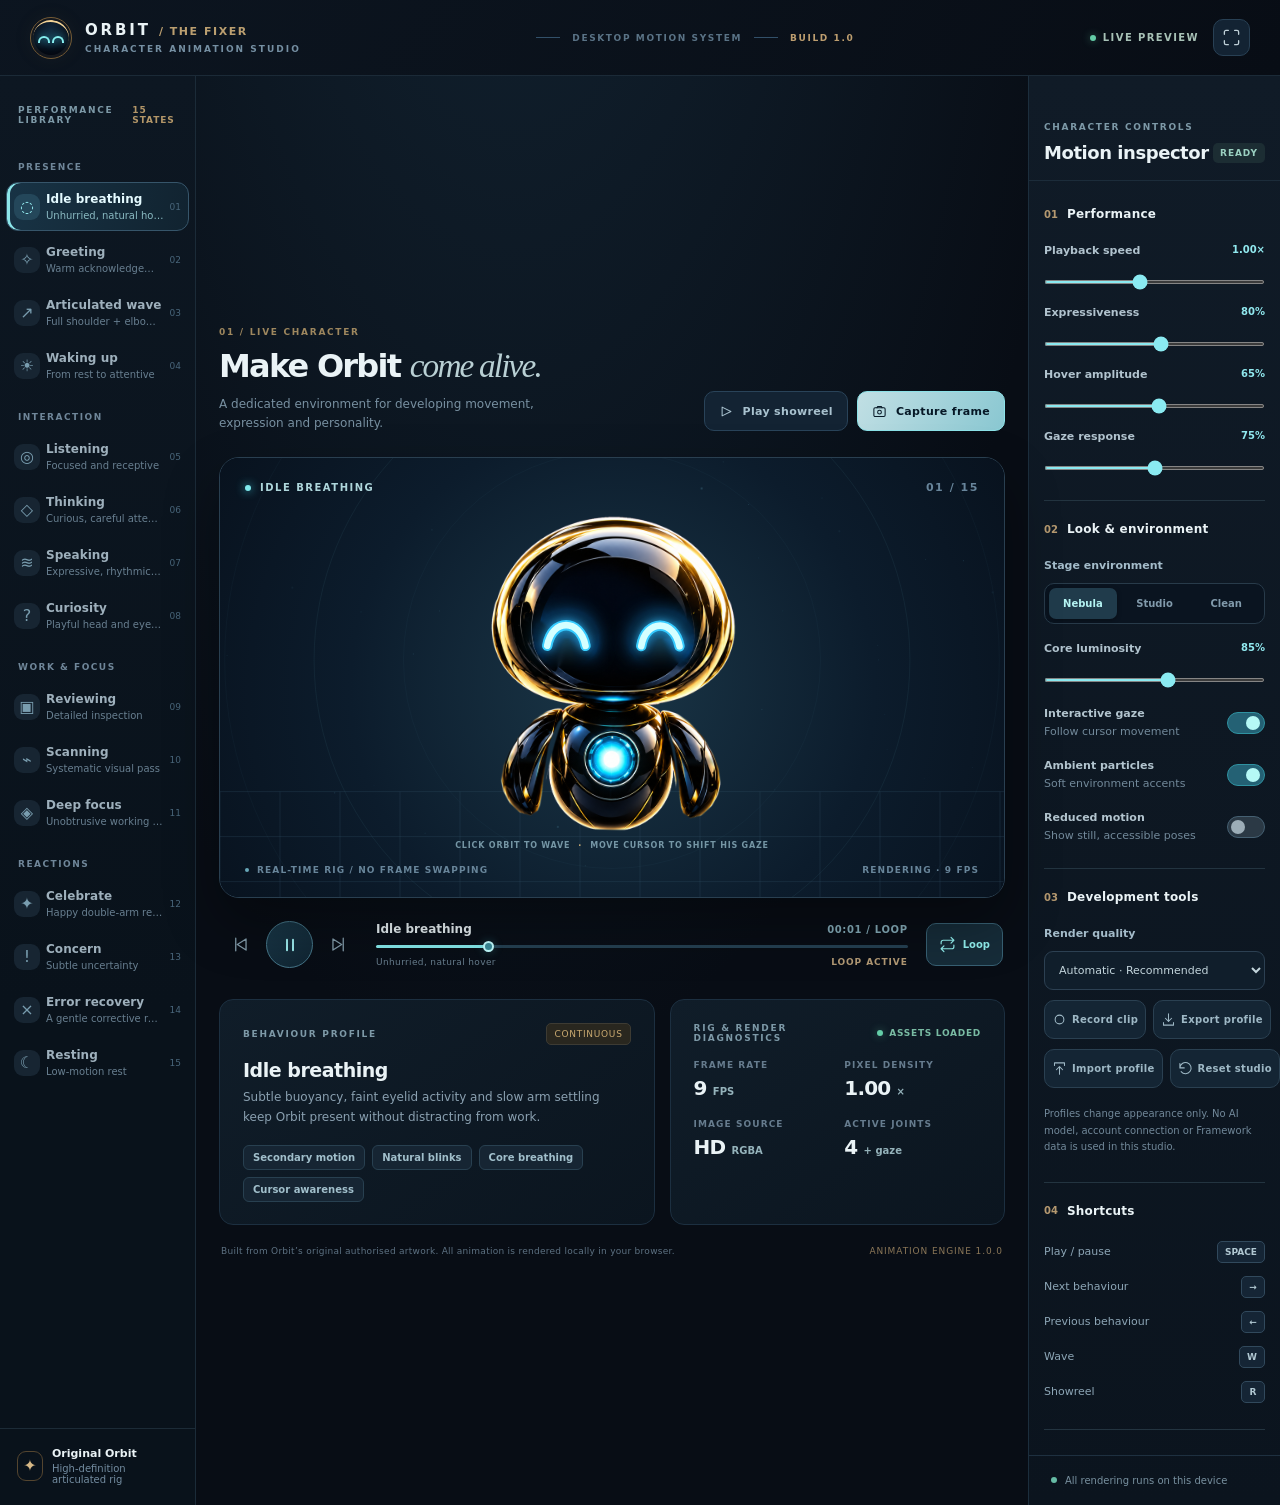
==== commit 30b15793: "Orbit: install HD character motion testing ground (15 rigged behaviors)" ====
--- a/orbit/index.html
+++ b/orbit/index.html
@@ -1,172 +1,76 @@
 <!doctype html>
 <html lang="en">
 <head>
-  <meta charset="UTF-8" />
-  <meta name="viewport" content="width=device-width, initial-scale=1, viewport-fit=cover" />
-  <meta name="theme-color" content="#050B12" />
-  <meta name="apple-mobile-web-app-capable" content="yes" />
-  <meta name="apple-mobile-web-app-status-bar-style" content="black-translucent" />
-  <meta name="apple-mobile-web-app-title" content="Orbit" />
-  <meta name="description" content="Orbit 3.2 — The Fixer. A fluid, customisable offline-first assistant." />
-  <meta name="color-scheme" content="dark" />
-  <link rel="manifest" href="./manifest.webmanifest" />
-  <link rel="apple-touch-icon" href="./assets/apple-touch-icon.png" />
-  <link rel="icon" type="image/png" href="./assets/icon-192.png" />
-  <link rel="stylesheet" href="./orbit-core.css" />
-  <link rel="stylesheet" href="./gesture-rig.css" />
-  <link rel="stylesheet" href="./fluid.css" />
-  <title>Orbit 3.2 — The Fixer</title>
+  <meta charset="utf-8">
+  <meta name="viewport" content="width=device-width,initial-scale=1,viewport-fit=cover">
+  <meta name="theme-color" content="#080e17">
+  <meta name="description" content="Orbit Character Animation Studio — a local-first motion development and review playground for Orbit, The Fixer.">
+  <title>Orbit · Character Animation Studio</title>
+  <link rel="icon" type="image/png" href="./assets/orbit-master-hd.png">
+  <link rel="manifest" href="./manifest.webmanifest">
+  <link rel="stylesheet" href="./studio.css?v=1.0.0">
+  <script src="./studio.js?v=1.0.0" defer></script>
 </head>
 <body>
-<svg xmlns="http://www.w3.org/2000/svg" class="icon-defs" aria-hidden="true">
-  <symbol id="i-orbit" viewBox="0 0 24 24"><circle cx="12" cy="12" r="3"/><ellipse cx="12" cy="12" rx="10" ry="4.8" transform="rotate(-32 12 12)"/><ellipse cx="12" cy="12" rx="10" ry="4.8" transform="rotate(32 12 12)"/></symbol>
-  <symbol id="i-home" viewBox="0 0 24 24"><path d="m3 10 9-7 9 7v10a1 1 0 0 1-1 1H4a1 1 0 0 1-1-1z"/><path d="M9 21v-8h6v8"/></symbol>
-  <symbol id="i-shield" viewBox="0 0 24 24"><path d="M12 22s8-4 8-10V5l-8-3-8 3v7c0 6 8 10 8 10Z"/><path d="m9 12 2 2 4-4"/></symbol>
-  <symbol id="i-book" viewBox="0 0 24 24"><path d="M4 19.5A2.5 2.5 0 0 1 6.5 17H20"/><path d="M6.5 2H20v20H6.5A2.5 2.5 0 0 1 4 19.5v-15A2.5 2.5 0 0 1 6.5 2Z"/><path d="M8 7h8M8 11h6"/></symbol>
-  <symbol id="i-command" viewBox="0 0 24 24"><rect x="9" y="2" width="6" height="6" rx="1"/><rect x="2" y="16" width="6" height="6" rx="1"/><rect x="16" y="16" width="6" height="6" rx="1"/><path d="M12 8v4M5 16v-4h14v4"/></symbol>
-  <symbol id="i-file" viewBox="0 0 24 24"><path d="M14 2H6a2 2 0 0 0-2 2v16a2 2 0 0 0 2 2h12a2 2 0 0 0 2-2V8z"/><path d="M14 2v6h6M8 13h8M8 17h8"/></symbol>
-  <symbol id="i-settings" viewBox="0 0 24 24"><path d="M12 15.5a3.5 3.5 0 1 0 0-7 3.5 3.5 0 0 0 0 7Z"/><path d="M19.4 15a1.6 1.6 0 0 0 .32 1.77l.06.06-1.95 1.95-.06-.06a1.6 1.6 0 0 0-1.77-.32 1.6 1.6 0 0 0-1 1.48V20h-2.76v-.12a1.6 1.6 0 0 0-1-1.48 1.6 1.6 0 0 0-1.77.32l-.06.06-1.95-1.95.06-.06A1.6 1.6 0 0 0 7.84 15a1.6 1.6 0 0 0-1.48-1H6.2v-2.76h.16a1.6 1.6 0 0 0 1.48-1 1.6 1.6 0 0 0-.32-1.77l-.06-.06 1.95-1.95.06.06a1.6 1.6 0 0 0 1.77.32 1.6 1.6 0 0 0 1-1.48V5.2H15v.16a1.6 1.6 0 0 0 1 1.48 1.6 1.6 0 0 0 1.77-.32l.06-.06 1.95 1.95-.06.06a1.6 1.6 0 0 0-.32 1.77 1.6 1.6 0 0 0 1.48 1H21v2.76h-.12a1.6 1.6 0 0 0-1.48 1Z" transform="translate(-.3 -.4) scale(.97)"/></symbol>
-  <symbol id="i-bell" viewBox="0 0 24 24"><path d="M18 8a6 6 0 0 0-12 0c0 7-3 7-3 9h18c0-2-3-2-3-9M10 21h4"/></symbol>
-  <symbol id="i-search" viewBox="0 0 24 24"><circle cx="10.8" cy="10.8" r="7"/><path d="m16 16 5 5"/></symbol>
-  <symbol id="i-arrow" viewBox="0 0 24 24"><path d="M5 12h14m-7-7 7 7-7 7"/></symbol>
-  <symbol id="i-chevron" viewBox="0 0 24 24"><path d="m9 18 6-6-6-6"/></symbol>
-  <symbol id="i-plus" viewBox="0 0 24 24"><path d="M12 5v14M5 12h14"/></symbol>
-  <symbol id="i-mic" viewBox="0 0 24 24"><rect x="9" y="2" width="6" height="13" rx="3"/><path d="M5 10a7 7 0 0 0 14 0M12 17v5m-4 0h8"/></symbol>
-  <symbol id="i-send" viewBox="0 0 24 24"><path d="m22 2-7 20-4-9-9-4 20-7Z"/><path d="M22 2 11 13"/></symbol>
-  <symbol id="i-x" viewBox="0 0 24 24"><path d="M18 6 6 18M6 6l12 12"/></symbol>
-  <symbol id="i-wifi" viewBox="0 0 24 24"><path d="M2 8.8a16 16 0 0 1 20 0M5 12.6a10.5 10.5 0 0 1 14 0M8.5 16.4a5 5 0 0 1 7 0M12 21h.01"/></symbol>
-  <symbol id="i-offline" viewBox="0 0 24 24"><path d="M2 8.8a16 16 0 0 1 7.4-3M15.5 5.8A16 16 0 0 1 22 8.8M5 12.6a10.5 10.5 0 0 1 7.1-2.4M16 11a10.5 10.5 0 0 1 3 1.6M8.5 16.4a5 5 0 0 1 7 0M12 21h.01M2 2l20 20"/></symbol>
-  <symbol id="i-lock" viewBox="0 0 24 24"><rect x="4" y="10" width="16" height="12" rx="2"/><path d="M8 10V7a4 4 0 1 1 8 0v3M12 15v2"/></symbol>
-  <symbol id="i-clock" viewBox="0 0 24 24"><circle cx="12" cy="12" r="9"/><path d="M12 6v6l4 2"/></symbol>
-  <symbol id="i-refresh" viewBox="0 0 24 24"><path d="M20 11a8 8 0 0 0-14-5L3 9m0-6v6h6M4 13a8 8 0 0 0 14 5l3-3m0 6v-6h-6"/></symbol>
-  <symbol id="i-copy" viewBox="0 0 24 24"><rect x="8" y="8" width="13" height="13" rx="2"/><path d="M16 8V5a2 2 0 0 0-2-2H5a2 2 0 0 0-2 2v9a2 2 0 0 0 2 2h3"/></symbol>
-  <symbol id="i-download" viewBox="0 0 24 24"><path d="M12 3v13m-5-5 5 5 5-5M4 19v2h16v-2"/></symbol>
-  <symbol id="i-check" viewBox="0 0 24 24"><path d="m4 12 5 5L20 6"/></symbol>
-  <symbol id="i-alert" viewBox="0 0 24 24"><path d="m12 3 10 18H2L12 3ZM12 9v5M12 18h.01"/></symbol>
-  <symbol id="i-info" viewBox="0 0 24 24"><circle cx="12" cy="12" r="10"/><path d="M12 11v6M12 7h.01"/></symbol>
-  <symbol id="i-menu" viewBox="0 0 24 24"><path d="M4 6h16M4 12h16M4 18h16"/></symbol>
-  <symbol id="i-spark" viewBox="0 0 24 24"><path d="m12 2 2.2 7.8L22 12l-7.8 2.2L12 22l-2.2-7.8L2 12l7.8-2.2L12 2Z"/></symbol>
-  <symbol id="i-edit" viewBox="0 0 24 24"><path d="m15 5 4 4M3 21l5.5-1 12-12a2.8 2.8 0 0 0-4-4l-12 12L3 21Z"/></symbol>
-  <symbol id="i-trash" viewBox="0 0 24 24"><path d="M3 6h18M8 6V4h8v2M6 6l1 15h10l1-15M10 10v7M14 10v7"/></symbol>
-  <symbol id="i-volume" viewBox="0 0 24 24"><path d="M3 9v6h4l5 4V5L7 9H3ZM16 9a5 5 0 0 1 0 6M19 6a9 9 0 0 1 0 12"/></symbol>
-  <symbol id="i-moon" viewBox="0 0 24 24"><path d="M20.3 16.2A9 9 0 0 1 7.8 3.7 9 9 0 1 0 20.3 16.2Z"/></symbol>
-  <symbol id="i-clipboard" viewBox="0 0 24 24"><rect x="5" y="4" width="14" height="18" rx="2"/><rect x="9" y="2" width="6" height="4" rx="1"/><path d="M9 12h6m-6 4h6"/></symbol>
-  <symbol id="i-check-circle" viewBox="0 0 24 24"><circle cx="12" cy="12" r="10"/><path d="m7 12 3 3 7-7"/></symbol>
-</svg>
-<div id="app" class="app" data-mode="offline" data-accent="teal" data-orbit-mood="idle">
-  <div class="glow glow-a" aria-hidden="true"></div><div class="glow glow-b" aria-hidden="true"></div>
-  <aside class="sidebar" aria-label="Primary navigation">
-    <div class="side-brand"><div class="brand-mark"><img src="./assets/orbit-robot.png" alt="" class="brand-robot" /></div><div><strong>ORBIT<span class="brand-period">.</span></strong><span>THE FIXER</span></div></div>
-    <div class="sidebar-caption">YOUR WORKSPACE</div>
-    <div id="desktop-nav" class="sidebar-nav"></div>
-    <div class="sidebar-bottom">
-      <div class="side-divider"></div>
-      <button class="side-utility" data-action="open-search"><svg class="icon"><use href="#i-search"/></svg>Search anything <kbd>⌘ K</kbd></button>
-      <button class="side-utility" data-page="settings"><svg class="icon"><use href="#i-settings"/></svg>Settings <svg class="icon small trailing"><use href="#i-chevron"/></svg></button>
-      <div class="side-session"><div class="avatar-circle"><img src="./assets/orbit-robot.png" alt="" /></div><div><strong>Orbit Mobile</strong><small>Local-first • Unpaired</small></div></div>
+  <div class="app" id="app">
+    <header class="topbar">
+      <div class="brand-lockup"><div class="brand-icon"><span class="orb-dot"></span><span class="orb-eye left"></span><span class="orb-eye right"></span></div><div><div class="brand-name">ORBIT <span class="brand-suffix">/ THE FIXER</span></div><div class="brand-caption">CHARACTER ANIMATION STUDIO</div></div></div>
+      <div class="topbar-center"><span class="header-dash"></span><span>DESKTOP MOTION SYSTEM</span><span class="header-dash"></span><span class="topbar-version">BUILD 1.0</span></div>
+      <div class="topbar-actions"><span class="build-state"><i></i> LIVE PREVIEW</span><button id="theater-toggle" class="icon-button theater-toggle" type="button" title="Enter showcase mode" aria-label="Enter showcase mode"><svg viewBox="0 0 24 24"><path d="M8 3H5a2 2 0 0 0-2 2v3M16 3h3a2 2 0 0 1 2 2v3M3 16v3a2 2 0 0 0 2 2h3m13-5v3a2 2 0 0 1-2 2h-3"/></svg></button></div>
+    </header>
+    <div class="shell">
+      <aside class="library" id="library" aria-label="Motion library">
+        <div class="sidebar-head"><span class="eyebrow">PERFORMANCE LIBRARY</span><span class="library-count" id="behavior-count">14 STATES</span></div>
+        <div class="library-scroll" id="behavior-list"></div>
+        <div class="library-footer"><div class="footer-gem">✦</div><div><b>Original Orbit</b><span>High-definition articulated rig</span></div></div>
+      </aside>
+      <main class="main" id="main">
+        <div class="stage-toolbar"><div><div class="eyebrow stage-overline">01 / LIVE CHARACTER</div><h1>Make Orbit <em>come alive.</em></h1><p>A dedicated environment for developing movement, expression and personality.</p></div><div class="stage-toolbar-right"><button id="run-sequence" class="button outline" type="button"><svg viewBox="0 0 24 24"><path d="M5 5l14 7-14 7V5z"/></svg><span>Play showreel</span></button><button id="capture" class="button primary" type="button"><svg viewBox="0 0 24 24"><rect x="3" y="6" width="18" height="14" rx="2"/><circle cx="12" cy="13" r="3"/><path d="M8 6l1-2h6l1 2"/></svg><span>Capture frame</span></button></div></div>
+        <section class="stage-frame" id="stage-frame" aria-label="Live Orbit animation preview">
+          <div class="stage-bg" aria-hidden="true"><div class="orbit-halo halo-one"></div><div class="orbit-halo halo-two"></div><div class="orbit-halo halo-three"></div><div class="stage-grid"></div></div>
+          <div class="stage-info-top"><span class="stage-state"><i></i><span id="stage-behavior">IDLE / BREATHING</span></span><span class="stage-index" id="stage-index">01 / 14</span></div>
+          <canvas id="orbit-canvas" role="img" tabindex="0" aria-label="Orbit, the original black-and-gold robot, performs articulated movements. Click or press Enter to wave."></canvas>
+          <div class="stage-well" aria-hidden="true"><div class="well-outer"></div><div class="well-inner"></div><div class="well-light"></div></div>
+          <div class="stage-corner-bl"><span class="mini-dot"></span><span>REAL-TIME RIG / NO FRAME SWAPPING</span></div>
+          <div class="stage-corner-br" id="fps-stage">RENDERING · — FPS</div>
+          <div class="stage-interaction"><span>CLICK ORBIT TO WAVE</span><span class="separator">·</span><span>MOVE CURSOR TO SHIFT HIS GAZE</span></div>
+        </section>
+        <section class="playback" aria-label="Animation playback controls">
+          <div class="transport"><button id="prev" type="button" class="control-icon" aria-label="Previous behaviour" title="Previous behavior"><svg viewBox="0 0 24 24"><path d="M6 4v16M19 5l-11 7 11 7V5z"/></svg></button><button id="play-pause" type="button" class="transport-play" aria-label="Pause playback"><svg id="pause-icon" viewBox="0 0 24 24"><path d="M8 5v14M16 5v14"/></svg></button><button id="next" type="button" class="control-icon" aria-label="Next behaviour" title="Next behavior"><svg viewBox="0 0 24 24"><path d="M18 4v16M5 5l11 7-11 7V5z"/></svg></button></div>
+          <div class="timeline-block"><div class="timeline-meta"><span id="timeline-action">Idle hover</span><span class="timeline-clock" id="timeline-clock">00:00 / LOOP</span></div><input id="seek" class="timeline" type="range" min="0" max="1000" value="0" aria-label="Seek within animation"/><div class="timeline-under"><span id="timeline-description">Subtle secondary motion and organic idle variation</span><span id="loop-status">LOOP ACTIVE</span></div></div>
+          <button id="loop-button" class="loop-toggle active" type="button" aria-pressed="true" title="Toggle loop"><svg viewBox="0 0 24 24"><path d="m17 2 4 4-4 4M3 11V9a3 3 0 0 1 3-3h15M7 22l-4-4 4-4M21 13v2a3 3 0 0 1-3 3H3"/></svg><span>Loop</span></button>
+        </section>
+        <div class="understage"><section class="detail-panel"><div class="panel-topline"><span class="eyebrow">BEHAVIOUR PROFILE</span><span class="tiny-tag" id="detail-kind">CONTINUOUS</span></div><h2 id="detail-title">Idle breathing</h2><p id="detail-text">Orbit feels present, alert and ready without constantly performing exaggerated motions.</p><div class="feature-tags" id="detail-features"></div></section><section class="detail-panel technical"><div class="panel-topline"><span class="eyebrow">RIG & RENDER DIAGNOSTICS</span><span class="small-good"><i></i> ASSETS LOADED</span></div><div class="metric-grid"><div><span>FRAME RATE</span><strong id="fps-metric">— <small>FPS</small></strong></div><div><span>PIXEL DENSITY</span><strong id="pixel-metric">— <small>×</small></strong></div><div><span>IMAGE SOURCE</span><strong>HD <small>RGBA</small></strong></div><div><span>ACTIVE JOINTS</span><strong>4 <small>+ gaze</small></strong></div></div></section></div>
+        <div class="stage-footer"><span>Built from Orbit’s original authorised artwork. All animation is rendered locally in your browser.</span><span>ANIMATION ENGINE 1.0.0</span></div>
+      </main>
+      <aside class="inspector" id="inspector" aria-label="Motion inspector">
+        <div class="inspector-head"><div><span class="eyebrow">CHARACTER CONTROLS</span><h2>Motion inspector</h2></div><span class="setting-status" id="settings-status">LOCAL</span></div>
+        <div class="inspector-scroll">
+          <section class="inspector-section"><div class="section-heading"><span>01</span><h3>Performance</h3></div>
+            <label for="speed">Playback speed <output id="speed-value">1.00×</output></label><input id="speed" type="range" min="0.4" max="1.8" step="0.05" value="1">
+            <label for="expressiveness">Expressiveness <output id="expressiveness-value">80%</output></label><input id="expressiveness" type="range" min="0" max="150" step="5" value="80">
+            <label for="float">Hover amplitude <output id="float-value">65%</output></label><input id="float" type="range" min="0" max="125" step="5" value="65">
+            <label for="gaze">Gaze response <output id="gaze-value">75%</output></label><input id="gaze" type="range" min="0" max="150" step="5" value="75">
+          </section>
+          <section class="inspector-section"><div class="section-heading"><span>02</span><h3>Look & environment</h3></div><div class="select-label">Stage environment</div><div class="segmented" id="stage-theme" role="group" aria-label="Stage background"><button data-theme="nebula" class="selected" type="button">Nebula</button><button data-theme="studio" type="button">Studio</button><button data-theme="transparent" type="button">Clean</button></div>
+            <label for="glow">Core luminosity <output id="glow-value">85%</output></label><input id="glow" type="range" min="0" max="150" step="5" value="85">
+            <div class="toggle-row"><div><strong>Interactive gaze</strong><small>Follow cursor movement</small></div><label class="switch"><input type="checkbox" id="interactive-gaze" checked><span aria-hidden="true"></span></label></div>
+            <div class="toggle-row"><div><strong>Ambient particles</strong><small>Soft environment accents</small></div><label class="switch"><input type="checkbox" id="particles" checked><span aria-hidden="true"></span></label></div>
+            <div class="toggle-row"><div><strong>Reduced motion</strong><small>Show still, accessible poses</small></div><label class="switch"><input type="checkbox" id="reduce-motion"><span aria-hidden="true"></span></label></div>
+          </section>
+          <section class="inspector-section"><div class="section-heading"><span>03</span><h3>Development tools</h3></div>
+            <div class="select-label">Render quality</div><select id="quality"><option value="auto">Automatic · Recommended</option><option value="high">High resolution</option><option value="balanced">Balanced</option><option value="eco">Battery saver</option></select>
+            <div class="button-grid"><button id="record" class="button subtle" type="button"><svg viewBox="0 0 24 24"><circle cx="12" cy="12" r="7"/></svg> Record clip</button><button id="export-settings" class="button subtle" type="button"><svg viewBox="0 0 24 24"><path d="M12 3v12m-5-5 5 5 5-5M4 17v4h16v-4"/></svg> Export profile</button></div>
+            <div class="button-grid"><button id="import-settings" class="button subtle" type="button"><svg viewBox="0 0 24 24"><path d="M12 21V9m-5 5 5-5 5 5M4 7V3h16v4"/></svg> Import profile</button><button id="reset" class="button subtle" type="button"><svg viewBox="0 0 24 24"><path d="M3 11a9 9 0 1 1 2 6M3 4v7h7"/></svg> Reset studio</button></div>
+            <input type="file" id="profile-file" accept="application/json,.json" hidden>
+            <p class="tool-note">Profiles change appearance only. No AI model, account connection or Framework data is used in this studio.</p>
+          </section>
+          <section class="inspector-section shortcuts"><div class="section-heading"><span>04</span><h3>Shortcuts</h3></div><div><span>Play / pause</span><kbd>SPACE</kbd></div><div><span>Next behaviour</span><kbd>→</kbd></div><div><span>Previous behaviour</span><kbd>←</kbd></div><div><span>Wave</span><kbd>W</kbd></div><div><span>Showreel</span><kbd>R</kbd></div></section>
+        </div>
+        <div class="inspector-footer"><span class="inspector-foot-dot"></span><span>All rendering runs on this device</span></div>
+      </aside>
     </div>
-  </aside>
-  <div class="work-column">
-    <header class="topbar">
-      <div class="mobile-brand"><div class="mini-orbit"><img src="./assets/orbit-robot.png" alt="" class="brand-robot" /></div><div><strong>ORBIT<span class="brand-period">.</span></strong><span>THE FIXER</span></div></div>
-      <div class="desktop-heading" id="header-title">Orbit overview</div>
-      <div class="top-actions">
-        <div id="orbit-companion-dock" class="orbit-companion-dock" aria-label="Orbit companion"></div>
-        <button type="button" class="ui-header-settings" title="Appearance and settings" aria-label="Appearance and settings" data-page="settings"><svg class="icon"><use href="#i-settings"/></svg></button>
-        <button class="header-status" id="mode-toggle" aria-label="View current connection status"><span class="status-light"></span><span id="header-status-text">OFFLINE</span><span class="status-mini">NO GATEWAY</span></button>
-        <button class="icon-button" title="Search" aria-label="Search" data-action="open-search"><svg class="icon"><use href="#i-search"/></svg></button>
-        <button class="icon-button" title="Notifications" aria-label="Notifications" data-action="open-notices"><svg class="icon"><use href="#i-bell"/></svg><span id="notice-dot" class="notice-dot"></span></button>
-      </div>
-    </header>
-    <main class="main-content" id="main-content" tabindex="-1">
-      <section id="page-home" class="page page-home active" aria-label="Orbit home">
-        <div id="home-idle" class="home-idle">
-          <div class="home-topline"><span class="eyebrow"><span class="hairline"></span> YOUR PRIVATE SPACE WITH ORBIT</span><span class="tiny-metadata" id="home-clock"></span></div>
-          <div class="orbit-zone">
-            <button type="button" class="orbit-art robot-stage" id="orbit-art" data-action="pet-wave" aria-label="Tap Orbit to make him wave">
-              <span class="robot-aurora" aria-hidden="true"></span><span class="robot-ring robot-ring-one" aria-hidden="true"></span><span class="robot-ring robot-ring-two" aria-hidden="true"></span><span class="robot-ring robot-ring-three" aria-hidden="true"></span>
-              <span class="robot-particle particle-1" aria-hidden="true"></span><span class="robot-particle particle-2" aria-hidden="true"></span><span class="robot-particle particle-3" aria-hidden="true"></span><span class="robot-particle particle-4" aria-hidden="true"></span>
-              <span class="robot-sparks" aria-hidden="true"></span><span class="robot-hover-wrap">
-    <img class="orbit-robot-image" id="orbit-robot-image" src="./assets/orbit-robot.png" alt="Orbit, your small floating black-and-gold robot with glowing cyan eyes and a chest core" draggable="false" />
-    <svg class="orbit-gesture-rig" viewBox="0 0 589 760" preserveAspectRatio="xMidYMid meet" aria-hidden="true" focusable="false" xmlns="http://www.w3.org/2000/svg">
-      <defs>
-        <clipPath id="orbit-body-clip" clipPathUnits="userSpaceOnUse"><path d="M0 0 H589 V447 H413 L404 457 L414 476 L421 504 L430 538 L438 573 L444 615 L445 653 L443 700 L448 760 L140 760 L145 700 L143 653 L144 615 L150 573 L158 538 L167 504 L174 476 L184 457 L175 447 H0 Z"/></clipPath>
-        <clipPath id="orbit-right-arm-clip" clipPathUnits="userSpaceOnUse"><path d="M405 461 L425 463 L448 472 L479 495 L513 532 L537 574 L549 607 L554 644 L549 668 L533 695 L507 718 L481 724 L465 712 L460 699 L457 675 L455 642 L450 600 L445 558 L437 531 L423 498 L405 480 Z"/></clipPath>
-        <clipPath id="orbit-left-arm-clip" clipPathUnits="userSpaceOnUse"><path d="M405 461 L425 463 L448 472 L479 495 L513 532 L537 574 L549 607 L554 644 L549 668 L533 695 L507 718 L481 724 L465 712 L460 699 L457 675 L455 642 L450 600 L445 558 L437 531 L423 498 L405 480 Z" transform="translate(588 0) scale(-1 1)"/></clipPath>
-        <radialGradient id="orbit-core-pulse"><stop offset="0" stop-color="#83fbff" stop-opacity=".33"/><stop offset="1" stop-color="#12aaff" stop-opacity="0"/></radialGradient>
-      </defs>
-      <image class="orbit-rig-torso" href="./assets/orbit-robot.png" width="589" height="760" clip-path="url(#orbit-body-clip)"/>
-      <g class="orbit-rig-left" aria-hidden="true"><image href="./assets/orbit-robot.png" width="589" height="760" clip-path="url(#orbit-left-arm-clip)"/></g>
-      <g class="orbit-rig-right" aria-hidden="true"><image href="./assets/orbit-robot.png" width="589" height="760" clip-path="url(#orbit-right-arm-clip)"/></g>
-      <circle class="orbit-core-halo" cx="294" cy="582" r="90" fill="url(#orbit-core-pulse)"/>
-    </svg>
-  </span>
-              <span class="robot-floor-light" aria-hidden="true"></span><span class="orbit-interaction-glow" aria-hidden="true"></span>
-            </button>
-            <div class="orbit-greeting"><span class="robot-hello"><span class="hello-led"></span> ORBIT <span class="small-sep">/</span> THE FIXER</span><h1>Hey, I'm Orbit<span class="gradient-dot">.</span></h1><p id="home-context">Your little robot, ready when you are.</p><div class="orbit-emotion" id="orbit-emotion" role="status" aria-live="polite"><span class="emotion-light"></span><span id="orbit-mood-label">Here with you</span><span class="emotion-hint">· Tap Orbit to wave</span></div></div>
-            <div class="system-strip"><span><svg class="icon"><use href="#i-shield"/></svg> Policy not loaded</span><i></i><span><svg class="icon"><use href="#i-offline"/></svg> Framework not paired</span></div>
-          </div>
-          <button type="button" class="home-tools-button" data-action="open-more"><svg class="icon small"><use href="#i-menu"/></svg> Workspaces</button>
-          <div class="home-bottom">
-            <div class="prompt-head"><div><span class="prompt-eyebrow">JUMP RIGHT IN</span><div class="prompt-label">What should we do?</div></div><span class="prompt-subtle">QUICK START</span></div>
-            <div class="prompt-row prompt-grid">
-              <button class="prompt-chip" data-prompt="Give me an Orbit briefing"><span class="quick-icon"> <svg class="icon"><use href="#i-spark"/></svg></span><span class="quick-copy"><strong>Ask Orbit</strong><small>Quick briefing</small></span><svg class="icon small quick-arrow"><use href="#i-chevron"/></svg></button>
-              <button class="prompt-chip" data-page="audits"><span class="quick-icon"> <svg class="icon"><use href="#i-shield"/></svg></span><span class="quick-copy"><strong>Inspections</strong><small>Review templates</small></span><svg class="icon small quick-arrow"><use href="#i-chevron"/></svg></button>
-              <button class="prompt-chip" data-page="knowledge"><span class="quick-icon"> <svg class="icon"><use href="#i-book"/></svg></span><span class="quick-copy"><strong>Knowledge</strong><small>Notes &amp; references</small></span><svg class="icon small quick-arrow"><use href="#i-chevron"/></svg></button>
-              <button class="prompt-chip" data-page="reports"><span class="quick-icon"> <svg class="icon"><use href="#i-file"/></svg></span><span class="quick-copy"><strong>Reports</strong><small>Local drafts</small></span><svg class="icon small quick-arrow"><use href="#i-chevron"/></svg></button>
-            </div>
-          </div>
-        </div>
-        <div id="chat-view" class="chat-view" hidden>
-          <div class="chat-heading">
-            <div class="chat-identity"><span class="chat-buddy"><img src="./assets/orbit-robot.png" alt=""/></span>
-              <div><span class="eyebrow">TALKING WITH ORBIT</span><h2 id="chat-current-title">Conversation</h2><small>Saved locally · Not synchronised</small></div>
-            </div>
-            <div class="chat-utilities"><button class="ghost-button" id="chat-history" aria-label="Browse saved conversations">History <svg class="icon"><use href="#i-file"/></svg></button><button class="ghost-button" id="chat-new">New chat <svg class="icon"><use href="#i-plus"/></svg></button></div>
-          </div>
-          <div class="message-list" id="message-list" aria-live="polite"></div>
-        </div>
-        <div class="composer-area">
-          <div class="composer-presence" id="composer-presence"><span class="composer-bot"><img src="./assets/orbit-robot.png" alt="" /></span><span class="composer-presence-copy"><strong id="orbit-presence-title">Orbit is here</strong><small id="orbit-presence-detail">Independent mode · local preview</small></span><span class="composer-presence-pulse" aria-hidden="true"><i></i><i></i><i></i><i></i></span></div>
-          <div id="privacy-flag" class="privacy-flag"><svg class="icon"><use href="#i-info"/></svg> Local records are not encrypted. Framework Command is not connected; avoid confidential data.</div>
-          <form id="chat-form" class="composer" autocomplete="off"><textarea id="chat-input" name="message" rows="1" maxlength="5000" placeholder="Message Orbit…" aria-label="Message Orbit"></textarea><button type="button" id="mic-button" class="composer-mic" title="Voice input (browser capability)" aria-label="Voice input"><svg class="icon"><use href="#i-mic"/></svg></button><button type="submit" class="composer-send" aria-label="Send message"><svg class="icon"><use href="#i-arrow"/></svg></button></form>
-          <div class="composer-foot"><span><span class="foot-pulse"></span><span id="engine-label">LOCAL AI NOT LOADED</span></span><span>NOT LINKED TO FRAMEWORK COMMAND</span></div>
-        </div>
-      </section>
-      <section id="page-audits" class="page" aria-label="Audits"><div id="audits-content"></div></section>
-      <section id="page-knowledge" class="page" aria-label="Knowledge"><div id="knowledge-content"></div></section>
-      <section id="page-command" class="page" aria-label="Command"><div id="command-content"></div></section>
-      <section id="page-reports" class="page" aria-label="Reports"><div id="reports-content"></div></section>
-      <section id="page-settings" class="page" aria-label="Settings"><div id="settings-content"></div></section>
-    </main>
-    <button class="robot-buddy" id="robot-buddy" data-action="buddy" aria-label="Return to Orbit"><img src="./assets/orbit-robot.png" alt=""/><span class="buddy-glow"></span><span class="buddy-label">Talk to Orbit</span></button>
-    <nav class="mobile-nav" aria-label="Bottom navigation" id="mobile-nav"></nav>
+    <div id="toast" class="toast" role="status" aria-live="polite"></div>
   </div>
-  <aside class="context-rail" aria-label="System overview">
-    <div class="rail-top"><span class="eyebrow">SYSTEM STATUS</span><div class="rail-ring"><img src="./assets/orbit-robot.png" alt="Orbit" /></div></div>
-    <div class="rail-state"><span class="rail-status-light"></span><strong id="rail-connection">Independent mode</strong><span>NO SECURE GATEWAY</span></div>
-    <div class="rail-divider"></div>
-    <div class="rail-section-head">AUTHORITY</div>
-    <div class="rail-policy"><svg class="icon"><use href="#i-lock"/></svg><div><strong>Governing policy</strong><span>No policy bundle loaded</span></div></div>
-    <div class="rail-section-head">WORKSPACE</div>
-    <div class="rail-metric"><span>Local drafts</span><strong id="rail-drafts">0</strong></div>
-    <div class="rail-metric"><span>Last sync</span><strong>Never</strong></div>
-    <div class="rail-metric"><span>Framework gateway</span><strong>Not paired</strong></div>
-    <div class="rail-divider"></div>
-    <div class="rail-section-head">QUICK ACCESS</div>
-    <button class="rail-link" data-page="knowledge"><svg class="icon"><use href="#i-book"/></svg> Knowledge vault <svg class="icon last"><use href="#i-chevron"/></svg></button>
-    <button class="rail-link" data-action="create-report"><svg class="icon"><use href="#i-plus"/></svg> New local report <svg class="icon last"><use href="#i-chevron"/></svg></button>
-    <button class="rail-link" data-page="settings"><svg class="icon"><use href="#i-settings"/></svg> Device settings <svg class="icon last"><use href="#i-chevron"/></svg></button>
-    <div class="rail-bottom"><svg class="icon"><use href="#i-info"/></svg><p>Orbit is operating locally. Framework Command is not paired; no operational data is available.</p></div>
-  </aside>
-  <div id="modal-layer" class="modal-layer" hidden><div class="modal-backdrop" data-action="close-modal"></div><div class="sheet" id="modal-body" role="dialog" aria-modal="true" aria-label="Orbit dialog"></div></div>
-  <input id="knowledge-import" type="file" accept=".txt,.md,.markdown,text/plain,text/markdown" multiple hidden aria-label="Import local reference notes" /><input id="restore-input" type="file" accept="application/json,.json" hidden aria-label="Import Orbit backup" /><div id="toast" class="toast" role="status" aria-live="polite"></div>
-</div>
-<script src="./orbit-store.js" defer></script>
-<script src="./offline-brain.js" defer></script>
-<script src="./orbit-behavior.js" defer></script>
-<script src="./appearance-studio.js" defer></script>
-<script src="./fluid-ui.js" defer></script>
-<script src="./app.js" defer></script>
 </body>
 </html>
--- a/orbit/studio.css
+++ b/orbit/studio.css
@@ -0,0 +1,16 @@
+:root{color-scheme:dark;--bg:#070c13;--panel:#0d141e;--panel2:#101b28;--edge:#1c2b3c;--edgebright:#2b4053;--muted:#6e8194;--secondary:#99adbc;--text:#eaf3f6;--cyan:#87eeef;--cyan2:#46c9dd;--gold:#d6ae70;--font:ui-sans-serif,-apple-system,BlinkMacSystemFont,"Segoe UI",Inter,system-ui,sans-serif}
+*{box-sizing:border-box}html{height:100%}body{margin:0;min-height:100%;background:var(--bg);color:var(--text);font-family:var(--font);-webkit-font-smoothing:antialiased}button,input,select{font:inherit}button{cursor:pointer}button:disabled{opacity:.45;cursor:default}button:focus-visible,input:focus-visible,select:focus-visible,canvas:focus-visible{outline:2px solid var(--cyan);outline-offset:3px}svg{height:19px;width:19px;fill:none;stroke:currentColor;stroke-linecap:round;stroke-linejoin:round;stroke-width:1.65}p,h1,h2,h3{margin:0}small{font-size:11px}
+.app{min-height:100vh;min-height:100dvh;isolation:isolate;background:radial-gradient(ellipse at 40% -30%,#132534 0,transparent 55%),#080d15}.topbar{height:76px;padding:0 30px;display:flex;align-items:center;justify-content:space-between;border-bottom:1px solid #1b2a37;background:linear-gradient(120deg,rgba(12,21,32,.97),rgba(8,13,21,.95));position:relative;z-index:5;gap:14px}
+.brand-lockup{display:flex;align-items:center;gap:13px;flex-shrink:0}.brand-icon{width:42px;height:42px;position:relative;border:1px solid #775c36;background:radial-gradient(circle at 50% 30%,#12273c,#030710 73%);box-shadow:inset 0 0 0 3px #13171e,0 0 19px #80603614;border-radius:50%}.orb-dot{position:absolute;inset:2px;border-radius:50%;border-top:2px solid #f4d497;transform:rotate(9deg)}.orb-eye{position:absolute;top:18px;width:12px;height:7px;border:2px solid var(--cyan);border-bottom:0;border-radius:14px 14px 0 0;filter:drop-shadow(0 0 4px #40dafa)}.orb-eye.left{left:7px}.orb-eye.right{right:7px}.brand-name{font-size:15px;font-weight:820;letter-spacing:.19em;white-space:nowrap}.brand-suffix{font-weight:550;font-size:11px;color:#bb9f70;letter-spacing:.14em}.brand-caption{margin-top:5px;font-size:9px;letter-spacing:.225em;color:#758fa2;font-weight:700}.topbar-center{display:flex;align-items:center;gap:12px;font-size:9px;letter-spacing:.18em;font-weight:800;color:#5a7386}.header-dash{height:1px;width:24px;background:#325069}.topbar-version{color:#bd9e6f}.topbar-actions{display:flex;align-items:center;gap:14px}.build-state{display:flex;align-items:center;gap:7px;color:#a7c1b6;font-size:10px;letter-spacing:.14em;font-weight:750;white-space:nowrap}.build-state i,.small-good i{width:6px;height:6px;border-radius:50%;background:#64cda7;box-shadow:0 0 9px #64cda778}.icon-button{border:1px solid #284054;background:#132333;border-radius:10px;width:37px;height:37px;display:grid;place-items:center;color:#bfd0d8}.icon-button:hover{background:#1d3042}
+.shell{display:grid;grid-template-columns:243px minmax(0,1fr) 292px;max-width:2048px;margin:auto;min-height:calc(100dvh - 76px)}.library{border-right:1px solid #1b2b38;display:flex;flex-direction:column;min-height:0;background:linear-gradient(180deg,#0d1722,#09121b 65%)}.sidebar-head{display:flex;align-items:center;justify-content:space-between;padding:29px 18px 19px}.eyebrow{font-size:9px;letter-spacing:.19em;font-weight:800;color:#7d99a7}.library-count{font-size:9px;font-weight:850;letter-spacing:.1em;color:#b39668}.library-scroll{overflow-y:auto;overscroll-behavior:contain;padding:0 11px 22px;scrollbar-color:#294456 transparent;scrollbar-width:thin;flex:1}.category-title{font-size:9px;color:#6f8699;font-weight:900;letter-spacing:.165em;padding:18px 12px 10px}.behavior-item{appearance:none;width:100%;border:1px solid transparent;background:transparent;color:#9eb0bc;display:flex;align-items:center;text-align:left;border-radius:12px;gap:11px;padding:12px 10px;margin-bottom:4px;transition:background .17s ease,border-color .17s ease,color .17s ease}.behavior-item:hover{background:#172637;color:#e3f5f9}.behavior-item.active{background:linear-gradient(100deg,#183345,#112330);border-color:#36556a;color:#e4faff;box-shadow:inset 3px 0 0 #8ce6ea}.behavior-icon{width:31px;height:31px;display:grid;place-items:center;flex-shrink:0;background:#172532;border-radius:9px;color:#799daf;font-size:16px}.behavior-item.active .behavior-icon{background:#24475a;color:#9af4f8}.behavior-info{display:flex;flex-direction:column;gap:4px;min-width:0;flex:1}.behavior-info strong{font-size:12px;font-weight:650;letter-spacing:.004em}.behavior-info small{font-size:10px;color:#687f90;overflow:hidden;text-overflow:ellipsis;white-space:nowrap}.behavior-item.active .behavior-info small{color:#8abac2}.behavior-index{font-size:9px;font-variant-numeric:tabular-nums;color:#49667b}.library-footer{display:flex;align-items:center;gap:9px;padding:18px 17px 20px;border-top:1px solid #1c2b37}.footer-gem{height:30px;width:30px;border:1px solid #54452f;border-radius:9px;display:grid;place-items:center;color:#d7b886}.library-footer div:last-child{display:grid;gap:3px}.library-footer b{font-size:11px;font-weight:700}.library-footer span{color:#738ca0;font-size:10px}
+.main{padding:36px clamp(22px,3.25vw,54px) 28px;min-width:0;max-width:1500px;width:100%;margin:auto}.stage-toolbar{display:flex;justify-content:space-between;align-items:end;gap:20px;margin:0 0 25px}.stage-overline{color:#9e875e;margin-bottom:10px}.stage-toolbar h1{font-size:clamp(24px,2.5vw,36px);font-weight:680;letter-spacing:-.055em;line-height:1.12}.stage-toolbar h1 em{color:#b9d0d4;font-family:Georgia,"Times New Roman",serif;font-size:1.04em;font-weight:400;letter-spacing:-.055em}.stage-toolbar p{font-size:12px;color:#7890a1;line-height:1.55;margin-top:10px}.stage-toolbar-right{display:flex;gap:9px;align-items:center;padding-bottom:1px;flex-shrink:0}.button{display:inline-flex;align-items:center;justify-content:center;gap:9px;border-radius:10px;min-height:40px;padding:0 14px;font-size:11px;font-weight:750;letter-spacing:.03em;border:1px solid #294359;transition:background .16s ease,transform .16s ease,color .16s ease}.button:hover{transform:translateY(-1px)}.button:active{transform:translateY(0)}.button svg{width:15px;height:15px}.button.outline{background:#132333;color:#a9c2cf}.button.outline:hover{background:#1c3446}.button.primary{background:linear-gradient(120deg,#c1dfe4,#89c7d1);color:#061826;border-color:#8ce2e8}.button.primary:hover{background:linear-gradient(120deg,#e3fbfb,#a1edf0)}
+.stage-frame{height:clamp(390px,51vh,670px);min-height:0;border:1px solid #293f50;border-radius:20px;overflow:hidden;position:relative;background:radial-gradient(ellipse at 48% 55%,#162a3b 0%,#0c1928 47%,#070e19 76%);box-shadow:0 25px 55px #0005,inset 0 0 0 1px #ffffff03;isolation:isolate}.stage-frame[data-theme=studio]{background:radial-gradient(ellipse at 55% 48%,#293442 0%,#131d29 49%,#0b111b 85%)}.stage-frame[data-theme=transparent]{background:#131b25}.stage-bg{position:absolute;inset:0;overflow:hidden;pointer-events:none}.stage-bg:after{content:"";position:absolute;inset:0;box-shadow:inset 0 0 110px #040a15b8;pointer-events:none}.stage-grid{position:absolute;inset:0;background-image:linear-gradient(#31496116 1px,transparent 1px),linear-gradient(90deg,#31496116 1px,transparent 1px);background-size:58px 58px;mask-image:linear-gradient(to bottom,transparent 5%,black 80%);opacity:.65}.orbit-halo{position:absolute;left:50%;top:46%;border:1px solid #64c7d219;border-radius:50%;transform:translate(-50%,-50%)}.halo-one{width:min(78%,530px);aspect-ratio:1;box-shadow:inset 0 0 80px #3e92b009,0 0 85px #3e92b008}.halo-two{width:min(60%,405px);aspect-ratio:1;border-color:#8bbab51b}.halo-three{width:min(100%,680px);aspect-ratio:1;border-color:#7cc4de0b}.stage-frame[data-theme=transparent] .stage-grid,.stage-frame[data-theme=transparent] .orbit-halo{opacity:0}.stage-frame[data-theme=studio] .stage-grid{opacity:.25}.stage-info-top{position:absolute;z-index:4;top:23px;left:25px;right:25px;display:flex;justify-content:space-between;align-items:center;pointer-events:none}.stage-state{display:flex;align-items:center;gap:9px;font-size:10px;color:#aed6db;font-weight:800;letter-spacing:.15em}.stage-state i{display:block;width:6px;height:6px;border-radius:50%;background:#80e9ed;box-shadow:0 0 10px #40d1e6}.stage-index{font-size:11px;font-variant-numeric:tabular-nums;letter-spacing:.14em;color:#68859b;font-weight:750}#orbit-canvas{position:absolute;inset:0;height:100%;width:100%;z-index:3;cursor:pointer;touch-action:pan-y}.stage-well{position:absolute;z-index:1;left:50%;bottom:2.5%;width:310px;height:83px;transform:translateX(-50%);pointer-events:none}.well-outer{position:absolute;left:0;top:10px;width:100%;height:65px;border:1px solid #49899e20;transform:perspective(220px) rotateX(65deg);border-radius:50%;box-shadow:0 0 60px #0ac6ef19}.well-inner{position:absolute;left:17%;top:22px;width:66%;height:44px;border:1px solid #4ae1f229;transform:perspective(220px) rotateX(65deg);border-radius:50%}.well-light{position:absolute;inset:32px 27% 12px;border-radius:50%;background:#20c4e522;filter:blur(24px)}.stage-corner-bl,.stage-corner-br{position:absolute;bottom:22px;z-index:4;pointer-events:none;color:#68859a;font-size:9px;letter-spacing:.125em;font-weight:750}.stage-corner-bl{left:25px;display:flex;align-items:center;gap:8px}.stage-corner-br{right:25px;font-variant-numeric:tabular-nums}.mini-dot{height:4px;width:4px;background:#67a7b8;border-radius:50%}.stage-interaction{position:absolute;z-index:4;bottom:47px;left:50%;transform:translateX(-50%);display:flex;gap:8px;white-space:nowrap;pointer-events:none;color:#7596a5;font-size:8px;letter-spacing:.1em;font-weight:750}.separator{color:#c9ab73}
+.playback{display:flex;align-items:center;gap:18px;min-height:87px;padding:14px 2px 8px}.transport{display:flex;align-items:center;gap:6px;flex-shrink:0}.control-icon{height:39px;width:39px;border:0;background:transparent;color:#829ba9;display:grid;place-items:center}.control-icon:hover{color:#eafcff}.transport-play{height:47px;width:47px;border:1px solid #46778a;border-radius:50%;background:linear-gradient(150deg,#193849,#102431);color:#a4f7f8;display:grid;place-items:center;transition:background .16s ease}.transport-play:hover{background:#21465b}.transport-play svg{height:18px;width:18px;stroke-width:2.5}.timeline-block{flex:1;min-width:0}.timeline-meta,.timeline-under{display:flex;align-items:center;justify-content:space-between;gap:8px}.timeline-meta{font-size:12px;font-weight:720;margin-bottom:9px}.timeline-clock{font-size:10px;letter-spacing:.065em;color:#85acb9;font-variant-numeric:tabular-nums}.timeline{width:100%;height:3px;appearance:none;-webkit-appearance:none;background:linear-gradient(90deg,#85e9eb 0 var(--progress,0%),#254052 var(--progress,0%) 100%);border-radius:20px;cursor:pointer;margin:0;display:block}.timeline::-webkit-slider-thumb{appearance:none;-webkit-appearance:none;width:11px;height:11px;border-radius:50%;border:2px solid #c2fdff;background:#398b99;box-shadow:0 0 10px #5be0ea44}.timeline::-moz-range-thumb{width:10px;height:10px;border-radius:50%;background:#b1f8f8}.timeline-under{margin-top:9px;font-size:9px;color:#687e8e;letter-spacing:.04em}.timeline-under span:last-child{color:#b39a75;font-weight:780;letter-spacing:.1em;white-space:nowrap}.loop-toggle{border:1px solid #233748;border-radius:10px;padding:12px;min-height:43px;background:#101c29;color:#8faabd;display:flex;gap:7px;align-items:center;flex-shrink:0;font-size:10px;font-weight:750}.loop-toggle svg{width:17px;height:17px}.loop-toggle.active{border-color:#376073;color:#92f1f0;background:#162c39}
+.understage{display:grid;grid-template-columns:minmax(0,1fr) minmax(0,.77fr);gap:15px;margin-top:14px}.detail-panel{border:1px solid #1c2f40;background:linear-gradient(145deg,#101d29,#0b151f);border-radius:14px;padding:23px 23px 22px;min-width:0}.panel-topline{display:flex;align-items:center;justify-content:space-between;gap:7px}.tiny-tag{font-size:9px;border-radius:5px;border:1px solid #3d3b33;background:#29271f;color:#c9a970;padding:5px 7px;letter-spacing:.08em}.detail-panel h2{font-size:19px;font-weight:710;margin:14px 0 7px;letter-spacing:-.025em}.detail-panel p{font-size:12px;color:#8aa0b0;line-height:1.65;max-width:550px}.feature-tags{display:flex;gap:7px;flex-wrap:wrap;margin-top:17px}.feature-tags span{border:1px solid #284050;background:#162533;border-radius:6px;padding:6px 9px;color:#a1bfcb;font-weight:650;font-size:10px}.small-good{font-size:9px;color:#79bba3;display:flex;gap:6px;align-items:center;letter-spacing:.08em;font-weight:780;white-space:nowrap}.metric-grid{display:grid;grid-template-columns:1fr 1fr;gap:19px 14px;margin-top:17px}.metric-grid div{display:flex;align-items:baseline;gap:6px;flex-direction:column}.metric-grid span{font-size:9px;letter-spacing:.12em;color:#667c8e;font-weight:750}.metric-grid strong{font-size:20px;font-weight:700;letter-spacing:-.04em;font-variant-numeric:tabular-nums}.metric-grid small{font-size:10px;color:#95b3bb;letter-spacing:0;font-weight:650}.stage-footer{display:flex;justify-content:space-between;gap:12px;font-size:9px;color:#5d7182;padding:20px 2px 0;line-height:1.5;letter-spacing:.03em}.stage-footer span:last-child{white-space:nowrap;color:#8b7758;letter-spacing:.1em}
+.inspector{border-left:1px solid #1c2e3d;background:linear-gradient(180deg,#101b27,#0b141e);min-width:0;display:flex;flex-direction:column}.inspector-head{height:105px;padding:29px 22px 19px;display:flex;justify-content:space-between;align-items:end;border-bottom:1px solid #1c2c3a}.inspector-head h2{font-size:18px;margin-top:8px;font-weight:690;letter-spacing:-.025em}.setting-status{padding:5px 7px;font-size:9px;letter-spacing:.1em;border-radius:5px;background:#1c2d33;color:#9bd0c1;font-weight:790}.inspector-scroll{padding:5px 21px 32px;overflow-y:auto;scrollbar-width:thin;scrollbar-color:#294355 transparent;flex:1}.inspector-section{padding:21px 0 26px;border-bottom:1px solid #233440}.section-heading{display:flex;align-items:center;gap:9px;margin-bottom:23px}.section-heading>span{font-size:10px;color:#b59970;font-weight:850}.section-heading h3{font-size:12px;font-weight:750;letter-spacing:.02em}.inspector-section label:not(.switch){display:flex;justify-content:space-between;gap:5px;font-size:11px;font-weight:650;color:#b1c3ce;margin:18px 0 12px}.inspector-section output{font-size:10px;color:#91e9ef;font-variant-numeric:tabular-nums;font-weight:700}.inspector-section input[type=range]{width:100%;accent-color:#8aeaf1;height:4px;margin:0;cursor:pointer}.select-label{font-size:11px;color:#a4bcca;font-weight:650;margin:14px 0 11px}.segmented{display:flex;gap:4px;padding:4px;background:#0a1420;border:1px solid #283b4a;border-radius:10px}.segmented button{border:0;border-radius:7px;flex:1;background:transparent;color:#819aab;font-size:10px;font-weight:780;padding:10px 4px}.segmented button.selected{background:#203b4b;color:#b5f4f3;box-shadow:0 1px 5px #0005}.toggle-row{display:flex;justify-content:space-between;align-items:center;gap:8px;margin-top:21px}.toggle-row>div{display:flex;flex-direction:column;gap:5px}.toggle-row strong{font-size:11px;font-weight:680;color:#b3c5cf}.toggle-row small{color:#72899a}.switch{display:inline-flex;position:relative;flex-shrink:0;cursor:pointer}.switch input{position:absolute;opacity:0;width:1px;height:1px}.switch span{display:block;background:#2b3945;border:1px solid #456072;border-radius:20px;width:38px;height:22px;position:relative;transition:background .2s ease}.switch span:after{content:"";position:absolute;top:3px;left:3px;border-radius:50%;height:14px;width:14px;background:#9cadb7;transition:transform .2s ease,background .2s ease}.switch input:checked+span{background:#246174;border-color:#2f92a1}.switch input:checked+span:after{transform:translateX(15px);background:#b5f9f6}.switch input:focus-visible+span{outline:2px solid var(--cyan);outline-offset:3px}select{width:100%;background:#101e2b;color:#c3d5dc;border:1px solid #2c4052;border-radius:9px;padding:11px 10px;font-size:11px}.button-grid{display:grid;grid-template-columns:1fr 1fr;gap:7px;margin-top:10px}.button-grid .button{padding:0 7px;min-height:39px;gap:5px;font-size:10px;white-space:nowrap}.button.subtle{background:#142534;color:#9eb8c5;border-color:#2a4051}.button.subtle:hover{background:#1d3648}.tool-note{margin-top:18px;font-size:10px;color:#718899;line-height:1.65}.shortcuts>div:not(.section-heading){display:flex;justify-content:space-between;align-items:center;gap:9px;margin-top:13px;font-size:11px;color:#8da6b6}.shortcuts kbd{min-width:24px;text-align:center;padding:5px 7px;border-radius:5px;border:1px solid #31495c;background:#152535;color:#b1c8d2;font-size:9px;font-family:inherit;font-weight:750}.inspector-footer{border-top:1px solid #1e3040;padding:19px 22px;display:flex;align-items:center;gap:8px;font-size:10px;color:#78909f}.inspector-foot-dot{height:6px;width:6px;background:#66bba5;border-radius:50%}.toast{position:fixed;left:50%;bottom:30px;transform:translate(-50%,15px);background:#d8f2f2;color:#142c35;padding:12px 17px;border-radius:10px;box-shadow:0 8px 30px #0009;font-size:12px;font-weight:740;z-index:25;opacity:0;pointer-events:none;transition:opacity .18s ease,transform .18s ease;max-width:min(490px,calc(100vw - 30px));text-align:center}.toast.show{opacity:1;transform:translate(-50%,0)}
+.app.showcase .library,.app.showcase .inspector,.app.showcase .topbar-center,.app.showcase .understage,.app.showcase .stage-footer,.app.showcase .stage-toolbar p{display:none}.app.showcase .shell{display:block}.app.showcase .main{max-width:1300px}.app.showcase .stage-frame{height:min(75vh,820px)}.app.showcase .stage-toolbar{margin-bottom:13px}.app.showcase .topbar{background:transparent}.app.showcase .main{padding-top:18px}
+@media(min-width:1900px){.shell{grid-template-columns:266px minmax(0,1fr) 325px}.main{padding-left:60px;padding-right:60px}.stage-frame{height:min(59vh,760px)}}
+@media(max-width:1320px) and (min-width:1031px){.shell{grid-template-columns:196px minmax(0,1fr) 252px}.main{padding:30px 23px 25px}.stage-frame{height:clamp(360px,49vh,620px)}.library-scroll{padding-left:6px;padding-right:6px}.behavior-item{gap:6px;padding:9px 7px}.behavior-icon{height:26px;width:26px}.inspector-scroll{padding:5px 15px 25px}.inspector-head{padding:23px 15px 17px}.stage-toolbar p{max-width:380px}}
+@media(max-width:1030px){.shell{display:flex;flex-direction:column;min-height:0}.library{border-right:0;border-bottom:1px solid #203345;order:0}.library .sidebar-head{padding:18px 22px 8px}.library-scroll{display:flex;gap:7px;overflow-x:auto;overflow-y:hidden;flex:none;padding:9px 18px 17px}.category{display:contents}.category-title{display:none}.behavior-item{min-width:140px;width:140px;margin:0;padding:10px}.behavior-info small{font-size:9px}.behavior-index{display:none}.library-footer{display:none}.main{order:1;padding:29px 26px}.inspector{order:2;border-left:0;border-top:1px solid #203345}.inspector-head{height:auto;padding:26px 25px 20px}.inspector-scroll{padding:0 25px;display:grid;grid-template-columns:repeat(2,minmax(0,1fr));column-gap:32px}.inspector-section:nth-child(3){grid-column:1}.inspector-section:nth-child(4){grid-column:2}.inspector-footer{padding-left:25px}.stage-frame{height:clamp(400px,56vw,600px)}}
+@media(max-width:660px){.topbar{padding:0 17px;height:64px}.brand-name{font-size:13px}.brand-suffix{display:none}.brand-caption{font-size:8px;letter-spacing:.13em}.brand-icon{width:36px;height:36px}.orb-eye{top:15px}.orb-eye.left{left:5px}.orb-eye.right{right:5px}.topbar-center,.build-state{display:none}.main{padding:24px 15px 18px}.stage-toolbar{align-items:flex-start;flex-direction:column;gap:15px}.stage-toolbar h1{font-size:27px}.stage-toolbar p{font-size:11px}.stage-toolbar-right{width:100%;justify-content:flex-start}.stage-frame{height:clamp(380px,111vw,530px);border-radius:16px}.stage-corner-bl{display:none}.stage-corner-br{bottom:17px;right:17px;font-size:8px}.stage-info-top{top:18px;left:16px;right:16px}.stage-interaction{bottom:38px;font-size:7px;white-space:normal;text-align:center;line-height:1.3;width:100%;justify-content:center}.stage-well{bottom:0;width:240px}.playback{gap:10px}.control-icon{height:32px;width:30px}.transport-play{height:40px;width:40px}.timeline-clock{font-size:9px}.timeline-meta{font-size:11px}.timeline-under{font-size:8px}.timeline-under span:first-child{display:none}.loop-toggle{min-height:37px;padding:8px}.loop-toggle span{display:none}.understage{grid-template-columns:1fr;gap:10px}.detail-panel{padding:18px}.metric-grid{grid-template-columns:repeat(4,minmax(0,1fr));gap:8px}.metric-grid strong{font-size:16px}.metric-grid small{display:none}.metric-grid span{font-size:8px}.stage-footer span:last-child{display:none}.inspector-scroll{grid-template-columns:1fr}.inspector-section:nth-child(3),.inspector-section:nth-child(4){grid-column:1}.inspector-head{padding:20px}.inspector-scroll{padding:0 20px}.library .sidebar-head{padding:12px 17px 2px}.library-scroll{padding:9px 12px 13px}.behavior-item{min-width:126px;width:126px}.behavior-icon{height:26px;width:26px}.behavior-info strong{font-size:11px}}
+@media(prefers-reduced-motion:reduce){*,*:before,*:after{scroll-behavior:auto!important;transition-duration:0s!important;animation-duration:0s!important}}
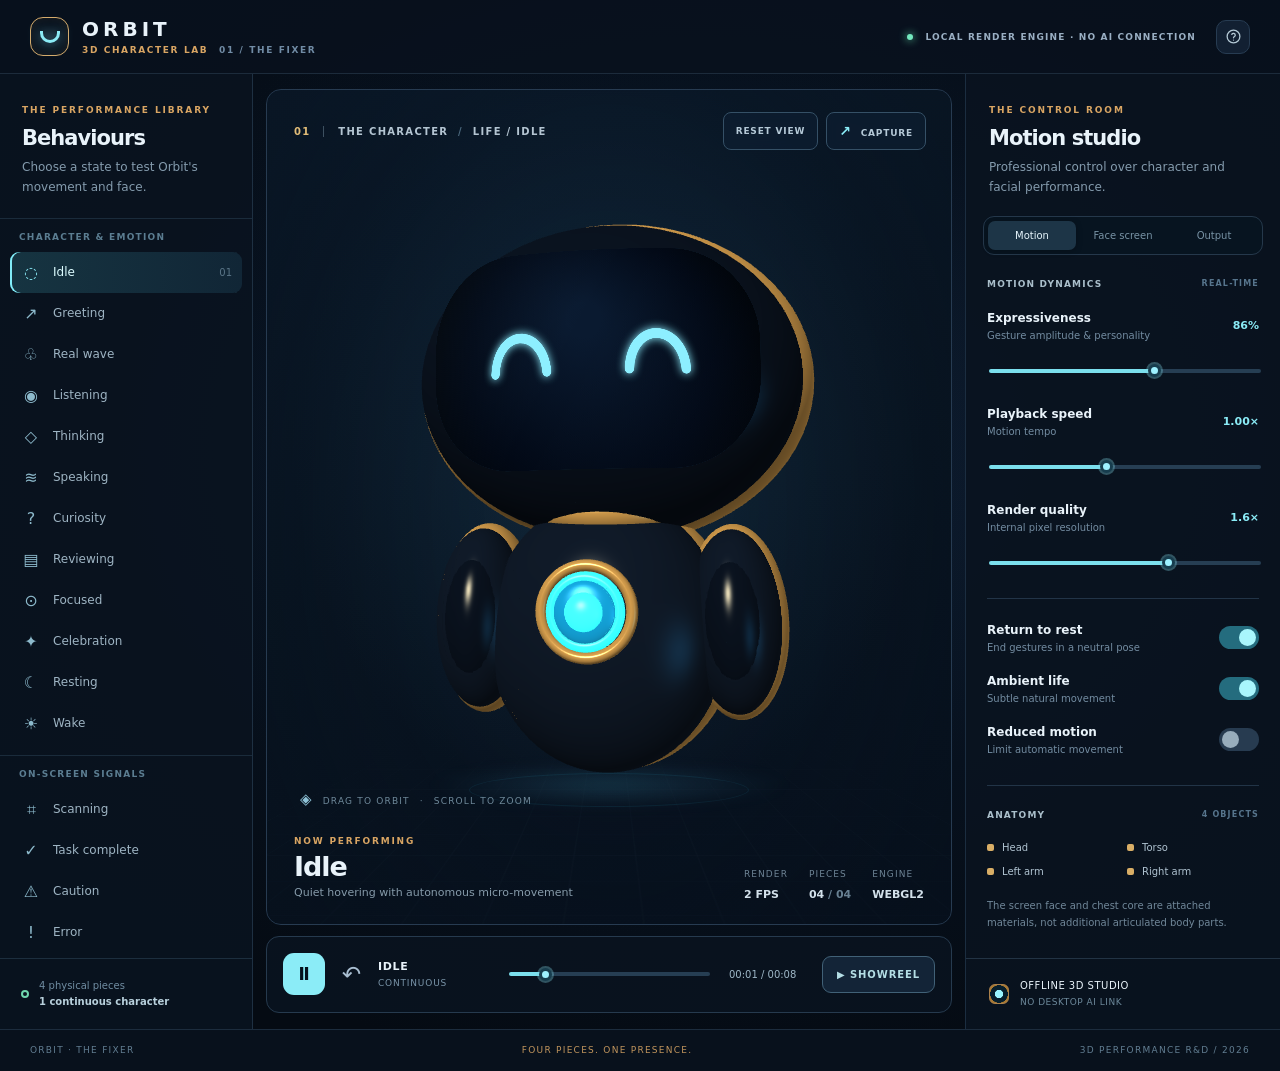
==== commit e5519918: "Orbit: launch four-piece interactive 3D character animation lab" ====
--- a/orbit/index.html
+++ b/orbit/index.html
@@ -1,76 +1,80 @@
-<!doctype html>
+<!DOCTYPE html>
 <html lang="en">
 <head>
-  <meta charset="utf-8">
-  <meta name="viewport" content="width=device-width,initial-scale=1,viewport-fit=cover">
-  <meta name="theme-color" content="#080e17">
-  <meta name="description" content="Orbit Character Animation Studio — a local-first motion development and review playground for Orbit, The Fixer.">
-  <title>Orbit · Character Animation Studio</title>
-  <link rel="icon" type="image/png" href="./assets/orbit-master-hd.png">
-  <link rel="manifest" href="./manifest.webmanifest">
-  <link rel="stylesheet" href="./studio.css?v=1.0.0">
-  <script src="./studio.js?v=1.0.0" defer></script>
+<meta charset="UTF-8"/>
+<meta name="viewport" content="width=device-width, initial-scale=1, viewport-fit=cover"/>
+<meta name="theme-color" content="#07101b"/>
+<title>ORBIT — 3D Character Laboratory</title>
+<link rel="icon" href="assets/orbit-icon.svg" type="image/svg+xml"/>
+<link rel="manifest" href="manifest.webmanifest"/>
+<link rel="stylesheet" href="styles.css"/>
 </head>
 <body>
-  <div class="app" id="app">
-    <header class="topbar">
-      <div class="brand-lockup"><div class="brand-icon"><span class="orb-dot"></span><span class="orb-eye left"></span><span class="orb-eye right"></span></div><div><div class="brand-name">ORBIT <span class="brand-suffix">/ THE FIXER</span></div><div class="brand-caption">CHARACTER ANIMATION STUDIO</div></div></div>
-      <div class="topbar-center"><span class="header-dash"></span><span>DESKTOP MOTION SYSTEM</span><span class="header-dash"></span><span class="topbar-version">BUILD 1.0</span></div>
-      <div class="topbar-actions"><span class="build-state"><i></i> LIVE PREVIEW</span><button id="theater-toggle" class="icon-button theater-toggle" type="button" title="Enter showcase mode" aria-label="Enter showcase mode"><svg viewBox="0 0 24 24"><path d="M8 3H5a2 2 0 0 0-2 2v3M16 3h3a2 2 0 0 1 2 2v3M3 16v3a2 2 0 0 0 2 2h3m13-5v3a2 2 0 0 1-2 2h-3"/></svg></button></div>
-    </header>
-    <div class="shell">
-      <aside class="library" id="library" aria-label="Motion library">
-        <div class="sidebar-head"><span class="eyebrow">PERFORMANCE LIBRARY</span><span class="library-count" id="behavior-count">14 STATES</span></div>
-        <div class="library-scroll" id="behavior-list"></div>
-        <div class="library-footer"><div class="footer-gem">✦</div><div><b>Original Orbit</b><span>High-definition articulated rig</span></div></div>
-      </aside>
-      <main class="main" id="main">
-        <div class="stage-toolbar"><div><div class="eyebrow stage-overline">01 / LIVE CHARACTER</div><h1>Make Orbit <em>come alive.</em></h1><p>A dedicated environment for developing movement, expression and personality.</p></div><div class="stage-toolbar-right"><button id="run-sequence" class="button outline" type="button"><svg viewBox="0 0 24 24"><path d="M5 5l14 7-14 7V5z"/></svg><span>Play showreel</span></button><button id="capture" class="button primary" type="button"><svg viewBox="0 0 24 24"><rect x="3" y="6" width="18" height="14" rx="2"/><circle cx="12" cy="13" r="3"/><path d="M8 6l1-2h6l1 2"/></svg><span>Capture frame</span></button></div></div>
-        <section class="stage-frame" id="stage-frame" aria-label="Live Orbit animation preview">
-          <div class="stage-bg" aria-hidden="true"><div class="orbit-halo halo-one"></div><div class="orbit-halo halo-two"></div><div class="orbit-halo halo-three"></div><div class="stage-grid"></div></div>
-          <div class="stage-info-top"><span class="stage-state"><i></i><span id="stage-behavior">IDLE / BREATHING</span></span><span class="stage-index" id="stage-index">01 / 14</span></div>
-          <canvas id="orbit-canvas" role="img" tabindex="0" aria-label="Orbit, the original black-and-gold robot, performs articulated movements. Click or press Enter to wave."></canvas>
-          <div class="stage-well" aria-hidden="true"><div class="well-outer"></div><div class="well-inner"></div><div class="well-light"></div></div>
-          <div class="stage-corner-bl"><span class="mini-dot"></span><span>REAL-TIME RIG / NO FRAME SWAPPING</span></div>
-          <div class="stage-corner-br" id="fps-stage">RENDERING · — FPS</div>
-          <div class="stage-interaction"><span>CLICK ORBIT TO WAVE</span><span class="separator">·</span><span>MOVE CURSOR TO SHIFT HIS GAZE</span></div>
-        </section>
-        <section class="playback" aria-label="Animation playback controls">
-          <div class="transport"><button id="prev" type="button" class="control-icon" aria-label="Previous behaviour" title="Previous behavior"><svg viewBox="0 0 24 24"><path d="M6 4v16M19 5l-11 7 11 7V5z"/></svg></button><button id="play-pause" type="button" class="transport-play" aria-label="Pause playback"><svg id="pause-icon" viewBox="0 0 24 24"><path d="M8 5v14M16 5v14"/></svg></button><button id="next" type="button" class="control-icon" aria-label="Next behaviour" title="Next behavior"><svg viewBox="0 0 24 24"><path d="M18 4v16M5 5l11 7-11 7V5z"/></svg></button></div>
-          <div class="timeline-block"><div class="timeline-meta"><span id="timeline-action">Idle hover</span><span class="timeline-clock" id="timeline-clock">00:00 / LOOP</span></div><input id="seek" class="timeline" type="range" min="0" max="1000" value="0" aria-label="Seek within animation"/><div class="timeline-under"><span id="timeline-description">Subtle secondary motion and organic idle variation</span><span id="loop-status">LOOP ACTIVE</span></div></div>
-          <button id="loop-button" class="loop-toggle active" type="button" aria-pressed="true" title="Toggle loop"><svg viewBox="0 0 24 24"><path d="m17 2 4 4-4 4M3 11V9a3 3 0 0 1 3-3h15M7 22l-4-4 4-4M21 13v2a3 3 0 0 1-3 3H3"/></svg><span>Loop</span></button>
-        </section>
-        <div class="understage"><section class="detail-panel"><div class="panel-topline"><span class="eyebrow">BEHAVIOUR PROFILE</span><span class="tiny-tag" id="detail-kind">CONTINUOUS</span></div><h2 id="detail-title">Idle breathing</h2><p id="detail-text">Orbit feels present, alert and ready without constantly performing exaggerated motions.</p><div class="feature-tags" id="detail-features"></div></section><section class="detail-panel technical"><div class="panel-topline"><span class="eyebrow">RIG & RENDER DIAGNOSTICS</span><span class="small-good"><i></i> ASSETS LOADED</span></div><div class="metric-grid"><div><span>FRAME RATE</span><strong id="fps-metric">— <small>FPS</small></strong></div><div><span>PIXEL DENSITY</span><strong id="pixel-metric">— <small>×</small></strong></div><div><span>IMAGE SOURCE</span><strong>HD <small>RGBA</small></strong></div><div><span>ACTIVE JOINTS</span><strong>4 <small>+ gaze</small></strong></div></div></section></div>
-        <div class="stage-footer"><span>Built from Orbit’s original authorised artwork. All animation is rendered locally in your browser.</span><span>ANIMATION ENGINE 1.0.0</span></div>
-      </main>
-      <aside class="inspector" id="inspector" aria-label="Motion inspector">
-        <div class="inspector-head"><div><span class="eyebrow">CHARACTER CONTROLS</span><h2>Motion inspector</h2></div><span class="setting-status" id="settings-status">LOCAL</span></div>
-        <div class="inspector-scroll">
-          <section class="inspector-section"><div class="section-heading"><span>01</span><h3>Performance</h3></div>
-            <label for="speed">Playback speed <output id="speed-value">1.00×</output></label><input id="speed" type="range" min="0.4" max="1.8" step="0.05" value="1">
-            <label for="expressiveness">Expressiveness <output id="expressiveness-value">80%</output></label><input id="expressiveness" type="range" min="0" max="150" step="5" value="80">
-            <label for="float">Hover amplitude <output id="float-value">65%</output></label><input id="float" type="range" min="0" max="125" step="5" value="65">
-            <label for="gaze">Gaze response <output id="gaze-value">75%</output></label><input id="gaze" type="range" min="0" max="150" step="5" value="75">
-          </section>
-          <section class="inspector-section"><div class="section-heading"><span>02</span><h3>Look & environment</h3></div><div class="select-label">Stage environment</div><div class="segmented" id="stage-theme" role="group" aria-label="Stage background"><button data-theme="nebula" class="selected" type="button">Nebula</button><button data-theme="studio" type="button">Studio</button><button data-theme="transparent" type="button">Clean</button></div>
-            <label for="glow">Core luminosity <output id="glow-value">85%</output></label><input id="glow" type="range" min="0" max="150" step="5" value="85">
-            <div class="toggle-row"><div><strong>Interactive gaze</strong><small>Follow cursor movement</small></div><label class="switch"><input type="checkbox" id="interactive-gaze" checked><span aria-hidden="true"></span></label></div>
-            <div class="toggle-row"><div><strong>Ambient particles</strong><small>Soft environment accents</small></div><label class="switch"><input type="checkbox" id="particles" checked><span aria-hidden="true"></span></label></div>
-            <div class="toggle-row"><div><strong>Reduced motion</strong><small>Show still, accessible poses</small></div><label class="switch"><input type="checkbox" id="reduce-motion"><span aria-hidden="true"></span></label></div>
-          </section>
-          <section class="inspector-section"><div class="section-heading"><span>03</span><h3>Development tools</h3></div>
-            <div class="select-label">Render quality</div><select id="quality"><option value="auto">Automatic · Recommended</option><option value="high">High resolution</option><option value="balanced">Balanced</option><option value="eco">Battery saver</option></select>
-            <div class="button-grid"><button id="record" class="button subtle" type="button"><svg viewBox="0 0 24 24"><circle cx="12" cy="12" r="7"/></svg> Record clip</button><button id="export-settings" class="button subtle" type="button"><svg viewBox="0 0 24 24"><path d="M12 3v12m-5-5 5 5 5-5M4 17v4h16v-4"/></svg> Export profile</button></div>
-            <div class="button-grid"><button id="import-settings" class="button subtle" type="button"><svg viewBox="0 0 24 24"><path d="M12 21V9m-5 5 5-5 5 5M4 7V3h16v4"/></svg> Import profile</button><button id="reset" class="button subtle" type="button"><svg viewBox="0 0 24 24"><path d="M3 11a9 9 0 1 1 2 6M3 4v7h7"/></svg> Reset studio</button></div>
-            <input type="file" id="profile-file" accept="application/json,.json" hidden>
-            <p class="tool-note">Profiles change appearance only. No AI model, account connection or Framework data is used in this studio.</p>
-          </section>
-          <section class="inspector-section shortcuts"><div class="section-heading"><span>04</span><h3>Shortcuts</h3></div><div><span>Play / pause</span><kbd>SPACE</kbd></div><div><span>Next behaviour</span><kbd>→</kbd></div><div><span>Previous behaviour</span><kbd>←</kbd></div><div><span>Wave</span><kbd>W</kbd></div><div><span>Showreel</span><kbd>R</kbd></div></section>
-        </div>
-        <div class="inspector-footer"><span class="inspector-foot-dot"></span><span>All rendering runs on this device</span></div>
-      </aside>
-    </div>
-    <div id="toast" class="toast" role="status" aria-live="polite"></div>
-  </div>
+<div class="shell">
+ <header class="topbar">
+  <div class="brand"><span class="brand-mark" aria-hidden="true"><span></span></span><div><strong>ORBIT</strong><small>3D CHARACTER LAB <span class="version">01 / THE FIXER</span></small></div></div>
+  <div class="top-actions"><div class="local-badge"><span class="live-dot"></span> LOCAL RENDER ENGINE <span class="extra-badge">· NO AI CONNECTION</span></div><button type="button" class="icon-button" id="helpBtn" aria-label="About this studio" title="About"><svg viewBox="0 0 24 24"><circle cx="12" cy="12" r="9"/><path d="M9.6 9a2.6 2.6 0 0 1 4.9 1.1c0 1.8-2.5 2-2.5 3.7M12 17h.01"/></svg></button></div>
+ </header>
+ <div class="workbench">
+  <aside class="left-rail panel" aria-label="Animation library">
+   <div class="rail-heading"><span class="eyebrow">THE PERFORMANCE LIBRARY</span><h2>Behaviours</h2><p>Choose a state to test Orbit's movement and face.</p></div>
+   <div class="group-label">CHARACTER & EMOTION</div>
+   <div class="behaviour-list" id="behaviorsMain"></div>
+   <div class="group-label utility-label">ON-SCREEN SIGNALS</div>
+   <div class="behaviour-list" id="behaviorsSignals"></div>
+   <div class="rail-footer"><span class="mini-indicator"></span><span>4 physical pieces<br><strong>1 continuous character</strong></span></div>
+  </aside>
+  <main class="main" aria-label="3D animation viewport">
+   <div class="stage" id="stage">
+    <div class="stage-grid" aria-hidden="true"></div><div class="stage-vignette" aria-hidden="true"></div>
+    <div class="stage-top"><div class="stage-kicker"><span class="section-number">01</span> THE CHARACTER <span class="stage-divider">/</span> <span id="currentClass">LIFE / IDLE</span></div><div class="viewport-tools"><button class="tool" id="resetCamera" title="Reset 3D camera">RESET VIEW</button><button class="tool" id="captureFrame" title="Save a PNG of the current 3D frame"> <span aria-hidden="true">↗</span> CAPTURE</button></div></div>
+    <canvas id="orbitCanvas" aria-label="Interactive 3D Orbit robot; drag to rotate, scroll to zoom" role="img"></canvas>
+    <div id="unsupported" class="unsupported" hidden><h2>3D acceleration unavailable</h2><p>This studio requires WebGL2. Try a recent Chrome, Edge, Safari or Firefox with graphics acceleration enabled.</p></div>
+    <div class="stage-floor" aria-hidden="true"></div><div class="stage-orbit" aria-hidden="true"></div>
+    <div class="camera-hint"><span class="mouse-icon" aria-hidden="true">◈</span> DRAG TO ORBIT <span>·</span> SCROLL TO ZOOM</div>
+    <div class="stage-bottom"><div><div class="state-overline">NOW PERFORMING</div><h1 id="behaviorName">Idle</h1><p id="behaviorNote">Quiet hovering with autonomous micro-movement</p></div><div class="telemetry"><div class="telemetry-item"><small>RENDER</small><strong><span id="fps">—</span> FPS</strong></div><div class="telemetry-item"><small>PIECES</small><strong>04 <span class="faded">/ 04</span></strong></div><div class="telemetry-item"><small>ENGINE</small><strong>WEBGL2</strong></div></div></div>
+   </div>
+   <div class="transport panel"><div class="transport-left"><button class="transport-play" id="togglePlay" aria-label="Pause animation"><span id="playGlyph">Ⅱ</span></button><button class="plain-button" id="backToIdle" title="Return to idle">↶</button><div class="transport-title"><span id="timelineState">IDLE LOOP</span><small id="timelineType">CONTINUOUS</small></div></div><input id="timeline" class="seek" type="range" min="0" max="1000" value="0" aria-label="Scrub animation timeline"/><div class="time-readout" id="timeReadout">00:00 / 00:08</div><button id="showreelBtn" class="outline-button">▶ SHOWREEL</button></div>
+  </main>
+  <aside class="right-rail panel" aria-label="Character settings">
+   <div class="right-header"><span class="eyebrow">THE CONTROL ROOM</span><h2>Motion studio</h2><p>Professional control over character and facial performance.</p></div>
+   <div class="tab-list" role="tablist" aria-label="Studio controls"><button role="tab" aria-selected="true" data-tab="motion">Motion</button><button role="tab" aria-selected="false" data-tab="face">Face screen</button><button role="tab" aria-selected="false" data-tab="output">Output</button></div>
+   <div class="tab-view" id="motionTab">
+    <div class="section-heading"><span>MOTION DYNAMICS</span><span class="detail">REAL-TIME</span></div>
+    <label class="control-row"><div><strong>Expressiveness</strong><small>Gesture amplitude & personality</small></div><output id="intensityValue" for="intensity">86%</output></label><input type="range" id="intensity" aria-label="Expressiveness" min="0" max="140" value="86"/>
+    <label class="control-row top-gap"><div><strong>Playback speed</strong><small>Motion tempo</small></div><output id="speedValue" for="speed">1.00×</output></label><input type="range" id="speed" aria-label="Playback speed" min="25" max="200" step="5" value="100"/>
+    <label class="control-row top-gap"><div><strong>Render quality</strong><small>Internal pixel resolution</small></div><output id="qualityValue" for="quality">1.6×</output></label><input type="range" id="quality" aria-label="Render quality" min="80" max="200" step="10" value="160"/>
+    <div class="separation"></div>
+    <label class="toggle"><div><strong>Return to rest</strong><small>End gestures in a neutral pose</small></div><input type="checkbox" id="autoIdle" checked><span class="toggle-track"></span></label>
+    <label class="toggle"><div><strong>Ambient life</strong><small>Subtle natural movement</small></div><input type="checkbox" id="motionOn" checked><span class="toggle-track"></span></label>
+    <label class="toggle"><div><strong>Reduced motion</strong><small>Limit automatic movement</small></div><input type="checkbox" id="reduceMotion"><span class="toggle-track"></span></label>
+    <div class="separation"></div><div class="section-heading"><span>ANATOMY</span><span class="detail">4 OBJECTS</span></div>
+    <div class="anatomy-grid"><span><i></i> Head</span><span><i></i> Torso</span><span><i></i> Left arm</span><span><i></i> Right arm</span></div>
+    <p class="fineprint">The screen face and chest core are attached materials, not additional articulated body parts.</p>
+   </div>
+   <div class="tab-view" id="faceTab" hidden>
+    <div class="section-heading"><span>EXPRESSIVE DISPLAY</span><span class="detail">LIVE TEXTURE</span></div><p class="field-info">Orbit's head contains a live-drawn face display. Eyes express emotion; system states replace them when needed.</p>
+    <div class="face-preview"><canvas id="facePreview" width="1024" height="640" aria-label="Orbit's live screen-face texture"></canvas></div>
+    <div class="face-grid" id="faceModes"></div>
+    <button class="outline-button wide" id="clearFace">FOLLOW BEHAVIOUR</button>
+    <p class="fineprint">Screen colors have fixed meanings: cyan for interaction, yellow for caution, green for success, and red for an error. These studio states do not assert actual task results.</p>
+   </div>
+   <div class="tab-view" id="outputTab" hidden>
+    <div class="section-heading"><span>STUDIO OUTPUT</span><span class="detail">LOCAL ONLY</span></div>
+    <button id="snapshotBtn" class="action-card"><span class="action-icon">▧</span><span><strong>Save PNG frame</strong><small>Export the current canvas image</small></span><span class="chevron">↗</span></button>
+    <button id="recordBtn" class="action-card"><span class="action-icon">◉</span><span><strong id="recordLabel">Record 8-second clip</strong><small id="recordSub">WebM where supported by this browser</small></span><span class="chevron">↗</span></button>
+    <a class="action-card" href="assets/Orbit_4Piece_Rig.glb" download><span class="action-icon">⬡</span><span><strong>Download 3D model</strong><small>Four-body glTF binary (.glb)</small></span><span class="chevron">↗</span></a>
+    <a class="action-card" href="PRODUCTION_SPEC.md" download><span class="action-icon">≡</span><span><strong>Production specification</strong><small>Rig, facial states & integration contract</small></span><span class="chevron">↗</span></a>
+    <div class="separation"></div><div class="section-heading"><span>SCENE DETAILS</span></div>
+    <div class="meta-grid"><span>Renderer</span><strong>Local WebGL2</strong><span>Body pieces</span><strong>4</strong><span>Facial output</span><strong>Canvas texture</strong><span>Frames</span><strong>Time-based, continuous</strong><span>Cloud calls</span><strong>None</strong></div>
+   </div>
+   <div class="right-bottom"><span class="swatch"></span><span>OFFLINE 3D STUDIO<br/><small>NO DESKTOP AI LINK</small></span></div>
+  </aside>
+ </div>
+ <footer class="footer"><span>ORBIT · THE FIXER</span><span>FOUR PIECES. ONE PRESENCE.</span><span>3D PERFORMANCE R&D / 2026</span></footer>
+</div>
+<dialog id="aboutDialog"><form method="dialog"><button class="dialog-close" aria-label="Close">×</button></form><div class="eyebrow">A NEW FOUNDATION</div><h2>A living 3D character, not a 2D puppet.</h2><p>Orbit has four articulated physical parts: head, torso, left arm and right arm. His dynamic facial screen displays emotional eyes, scanner graphics, yellow caution, green completion and red error indicators.</p><p>The studio is a fully local animation testbed. Press gestures to view choreographed motion, drag Orbit to inspect his form, or export a model. It does <strong>not</strong> connect to Framework Command or interpret real task results.</p><form method="dialog"><button class="outline-button">Close</button></form></dialog>
+<div id="toast" role="status" aria-live="polite"></div>
+<script type="module" src="app.mjs"></script>
 </body>
 </html>
--- a/orbit/styles.css
+++ b/orbit/styles.css
@@ -0,0 +1,6 @@
+:root{color-scheme:dark;--bg:#060d16;--panel:#0b1522;--panel2:#0d1928;--line:#223348;--line2:#19293b;--muted:#758a9e;--sub:#9aafbe;--text:#e9f3fa;--cyan:#8becf7;--gold:#d9a563;--green:#6ae5af;--rounded:18px;--system:Inter,ui-sans-serif,system-ui,-apple-system,BlinkMacSystemFont,"Segoe UI",sans-serif}*{box-sizing:border-box}html,body{margin:0;width:100%;min-height:100%;background:var(--bg);color:var(--text);font-family:var(--system);font-size:14px;overflow-x:hidden}body{background:radial-gradient(ellipse 66vw 70vh at 55% 42%,#102137 0,#07111e 58%,#050b13 100%)}button,input{font:inherit}button{color:inherit;cursor:pointer}button:focus-visible,input:focus-visible,a:focus-visible{outline:2px solid var(--cyan);outline-offset:3px}a{color:inherit;text-decoration:none}[hidden]{display:none!important}.shell{min-height:100dvh;display:flex;flex-direction:column;max-width:1920px;margin:auto}.topbar{height:74px;display:flex;align-items:center;justify-content:space-between;padding:0 30px;border-bottom:1px solid #1c2b3b;background:rgba(8,17,29,.9);flex-shrink:0;gap:15px}.brand{display:flex;align-items:center;gap:13px}.brand-mark{width:39px;height:39px;display:grid;place-items:center;border:1.5px solid #d5ab6c;border-radius:13px;box-shadow:inset 0 0 10px #d5ab6c1b}.brand-mark span{width:20px;height:12px;border:3px solid var(--cyan);border-bottom:none;border-radius:13px 13px 0 0;transform:rotate(180deg);filter:drop-shadow(0 0 7px #85e9ff)}.brand strong{display:block;font-size:20px;line-height:1.1;font-weight:760;letter-spacing:.20em}.brand small{display:block;margin-top:5px;font-size:9px;letter-spacing:.18em;font-weight:680;color:var(--gold)}.version{color:#718ca5;margin-left:6px}.top-actions{display:flex;align-items:center;gap:20px}.local-badge{font-size:9px;color:#9aafc3;font-weight:720;letter-spacing:.13em;white-space:nowrap}.live-dot{display:inline-block;width:6px;height:6px;border-radius:50%;background:#74e8be;box-shadow:0 0 9px #6effc5;margin-right:8px}.icon-button{height:34px;width:34px;border:1px solid #273c52;border-radius:10px;background:#122032;display:grid;place-items:center}.icon-button svg{width:17px;height:17px;fill:none;stroke:#b4c9d5;stroke-width:1.8;stroke-linecap:round;stroke-linejoin:round}.workbench{min-height:0;display:grid;grid-template-columns:253px minmax(400px,1fr) 315px;flex:1}.panel{background:rgba(9,19,31,.91)}.left-rail{display:flex;flex-direction:column;border-right:1px solid #1e3042;min-height:0}.rail-heading{padding:31px 22px 20px}.eyebrow{display:block;font-size:9px;letter-spacing:.21em;font-weight:750;color:var(--gold)}.rail-heading h2,.right-header h2{font-weight:740;font-size:21px;letter-spacing:-.045em;margin:11px 0 8px}.rail-heading p,.right-header p{font-size:12px;line-height:1.65;margin:0;color:#849bad}.group-label{padding:13px 19px 9px;border-top:1px solid #1a2b3b;color:#5b7d91;font-size:9px;letter-spacing:.14em;font-weight:720}.utility-label{margin-top:10px}.behaviour-list{padding:1px 10px}.behaviour-button{display:flex;align-items:center;gap:11px;border:none;width:100%;padding:10px 10px;text-align:left;background:transparent;border-radius:9px;color:#9eb4c3;transition:background .15s,color .15s;min-height:41px;font-size:12px}.behaviour-button:hover{background:#142637;color:#f3f8ff}.behaviour-button.active{background:linear-gradient(90deg,#163441,#112636);color:#dcfcff;box-shadow:inset 2px 0 #81ecf8}.behavior-glyph{width:22px;display:grid;place-items:center;font-size:16px;color:#8dbacc}.behaviour-button.active .behavior-glyph{color:var(--cyan)}.behavior-name{flex:1}.behavior-shortcut{font-size:10px;color:#5a7587}.rail-footer{margin-top:auto;display:flex;align-items:center;gap:10px;font-size:10px;color:#708da2;padding:19px 21px;border-top:1px solid #1c2e3e;line-height:1.6}.rail-footer strong{color:#b8d0dc;font-weight:570}.mini-indicator{height:8px;width:8px;border:2px solid #70d7ae;border-radius:50%}.main{min-width:0;display:flex;flex-direction:column;gap:11px;padding:15px 13px 16px;min-height:660px;background:radial-gradient(ellipse 65% 55% at 50% 36%,#13283e19,transparent)}.stage{position:relative;flex:1;min-height:470px;overflow:hidden;isolation:isolate;border:1px solid #273b51;border-radius:15px;background:radial-gradient(ellipse 58% 56% at 50% 42%,rgba(22,51,73,.65),transparent 80%),linear-gradient(165deg,#0b1a2b,#091522 52%,#07101d);}.stage-grid{position:absolute;inset:0;pointer-events:none;opacity:.25;background-image:linear-gradient(#37506a33 1px,transparent 1px),linear-gradient(90deg,#37506a33 1px,transparent 1px);background-size:52px 52px;mask-image:linear-gradient(180deg,transparent,black 55%,transparent);transform:perspective(500px) rotateX(60deg) scale(1.55) translateY(30%);transform-origin:bottom}.stage-vignette{position:absolute;inset:0;pointer-events:none;background:radial-gradient(ellipse 60% 73% at 50% 50%,transparent 30%,#06101b5c 100%);z-index:1}.stage-top{position:absolute;left:27px;right:25px;top:22px;z-index:4;display:flex;align-items:center;justify-content:space-between;gap:12px}.stage-kicker{font-size:10px;color:#b4c5d2;font-weight:680;letter-spacing:.13em}.section-number{font-size:10px;color:#e1bc78;border-right:1px solid #3d5060;padding-right:12px;margin-right:10px}.stage-divider{color:#4c697e;padding:0 5px}.viewport-tools{display:flex;gap:8px}.tool{background:#0e2034a6;border:1px solid #355066;border-radius:8px;padding:10px 12px;color:#b5c9d7;font-size:9px;font-weight:710;letter-spacing:.09em;backdrop-filter:blur(6px)}.tool:hover{background:#203b4c;color:white}.tool span{margin-right:5px;color:var(--cyan);font-size:14px}.stage canvas#orbitCanvas{position:absolute;inset:0;width:100%;height:100%;display:block;z-index:2;cursor:grab;touch-action:none}.stage canvas#orbitCanvas:active{cursor:grabbing}.stage-floor{position:absolute;bottom:14%;left:50%;width:min(52%,450px);height:44px;transform:translateX(-50%);background:radial-gradient(ellipse,#4ad6ff2b 0,#60cdff14 35%,transparent 73%);filter:blur(7px);pointer-events:none;z-index:1}.stage-orbit{width:280px;height:34px;position:absolute;border:1px solid #1a627c34;border-radius:50%;left:50%;bottom:14%;transform:translateX(-50%);pointer-events:none}.camera-hint{position:absolute;z-index:4;left:27px;bottom:116px;letter-spacing:.13em;font-size:9px;color:#6f899a}.camera-hint span{margin:0 6px}.camera-hint .mouse-icon{font-size:15px;color:#8fc3d8}.stage-bottom{position:absolute;z-index:4;left:27px;right:27px;bottom:23px;display:flex;align-items:end;justify-content:space-between;gap:15px;pointer-events:none}.state-overline{font-size:9px;color:var(--gold);letter-spacing:.2em;font-weight:730}.stage-bottom h1{font-size:27px;margin:5px 0 3px;font-weight:700;letter-spacing:-.04em}.stage-bottom p{color:#869baa;font-size:11px;max-width:380px;margin:0;line-height:1.4}.telemetry{display:flex;gap:21px;text-align:left}.telemetry-item small{display:block;color:#6e8495;font-size:9px;letter-spacing:.12em;margin-bottom:6px}.telemetry-item strong{font-size:11px;color:#d3e1eb;font-weight:680;white-space:nowrap}.faded{color:#688193}.unsupported{position:absolute;z-index:12;top:28%;left:14%;right:14%;text-align:center;background:#111f31;padding:30px;border:1px solid #c49e64;border-radius:13px}.unsupported p{line-height:1.65;color:#9fb8c9}.transport{min-height:77px;display:flex;align-items:center;padding:12px 16px;gap:17px;border:1px solid #263a4e;border-radius:13px}.transport-left{display:flex;align-items:center;gap:11px}.transport-play{height:42px;width:42px;border:none;background:var(--cyan);color:#04111b;border-radius:11px;font-size:17px;font-weight:850;display:grid;place-items:center}.plain-button{height:33px;width:31px;border:none;background:transparent;font-size:23px;color:#a9bed1}.transport-title{min-width:112px}.transport-title span{display:block;font-size:11px;font-weight:730;letter-spacing:.06em}.transport-title small{display:block;font-size:9px;color:#7994a8;letter-spacing:.09em;margin-top:5px}.seek,input[type=range]{appearance:none;-webkit-appearance:none;height:4px;border-radius:40px;outline:none;background:linear-gradient(90deg,#6edff0 0,#203d52 0);width:100%;cursor:pointer}.seek{flex:1;min-width:70px}.seek::-webkit-slider-thumb,input[type=range]::-webkit-slider-thumb{-webkit-appearance:none;height:13px;width:13px;border-radius:50%;background:#9ef1ff;border:3px solid #173d4e;box-shadow:0 0 0 2px #81d7e655}.seek::-moz-range-thumb,input[type=range]::-moz-range-thumb{height:10px;width:10px;border-radius:50%;background:#9ef1ff}.time-readout{font-size:10px;color:#9eb7c7;min-width:76px;white-space:nowrap;font-variant-numeric:tabular-nums}.outline-button{border:1px solid #416177;border-radius:9px;background:#132437;min-height:37px;padding:0 14px;font-size:10px;font-weight:730;letter-spacing:.09em;color:#b4dee5;white-space:nowrap}.outline-button:hover{background:#1b4050;color:white}.right-rail{border-left:1px solid #1b2d40;display:flex;flex-direction:column;min-height:0}.right-header{padding:31px 23px 18px}.tab-list{display:flex;gap:3px;margin:0 17px 16px;padding:4px;background:#071420;border:1px solid #25384b;border-radius:11px}.tab-list button{flex:1;background:transparent;border:none;padding:9px 2px;border-radius:7px;font-size:10px;color:#7893a5}.tab-list button[aria-selected=true]{background:#1d3547;color:#e6f5fc;box-shadow:0 1px 6px #0004}.tab-view{padding:0 21px 26px;overflow:auto;flex:1;min-height:0}.section-heading{display:flex;align-items:center;justify-content:space-between;gap:10px;margin:8px 0 22px;color:#aabfcb;font-size:9px;font-weight:740;letter-spacing:.13em}.detail{color:#57758d;font-size:8px}.control-row{display:flex;align-items:center;justify-content:space-between;gap:12px;margin:0 0 19px}.control-row strong,.toggle strong{display:block;font-size:12px;font-weight:610}.control-row small,.toggle small{font-size:10px;color:#738ca1;display:block;margin-top:5px}.control-row output{font-size:11px;color:var(--cyan);font-weight:690}.top-gap{margin-top:31px}.separation{height:1px;background:#223447;margin:30px 0 24px}.toggle{display:flex;align-items:center;justify-content:space-between;gap:14px;margin:21px 0;cursor:pointer}.toggle>div{min-width:0}.toggle>input{position:absolute;opacity:0;height:0;width:0}.toggle-track{height:23px;width:40px;background:#273b50;border-radius:30px;position:relative;flex-shrink:0;transition:background .18s}.toggle-track:before{content:"";position:absolute;left:3px;top:3px;width:17px;height:17px;background:#98adbc;border-radius:50%;transition:transform .18s}.toggle input:checked+.toggle-track{background:#246c7e}.toggle input:checked+.toggle-track:before{background:#a9f6fc;transform:translateX(17px)}.toggle input:focus-visible+.toggle-track{outline:2px solid var(--cyan)}.anatomy-grid{display:grid;grid-template-columns:1fr 1fr;gap:13px 8px}.anatomy-grid span{display:flex;align-items:center;gap:8px;font-size:10px;color:#b0c3d1}.anatomy-grid i{width:7px;height:7px;border-radius:2px;background:#d9ae66;display:inline-block}.fineprint{font-size:10px;color:#708799;line-height:1.75;margin:20px 0 0}.field-info{font-size:12px;line-height:1.7;color:#92a8b8}.face-preview{background:#030912;border-radius:14px;border:1px solid #24465e;padding:14px;margin:19px 0}.face-preview canvas{width:100%;height:auto;display:block}.face-grid{display:grid;grid-template-columns:repeat(2,minmax(0,1fr));gap:8px}.face-mode{padding:12px 6px;border:1px solid #2a4357;border-radius:9px;background:#0d1e2d;text-align:center;font-size:11px;color:#aac3d0}.face-mode:hover,.face-mode.active{border-color:#75e8ef;background:#143344;color:#efffff}.face-mode span{display:block;font-size:17px;margin-bottom:6px}.wide{display:block;width:100%;margin-top:16px}.action-card{width:100%;border:1px solid #243e50;background:#0f2030;border-radius:10px;display:flex;align-items:center;text-align:left;padding:13px 10px;margin:9px 0;gap:12px}.action-card:hover{background:#172d41}.action-icon{height:34px;width:34px;border:1px solid #2d5264;border-radius:9px;display:grid;place-items:center;font-size:19px;color:#9eeeff;flex-shrink:0}.action-card>span:nth-child(2){flex:1}.action-card strong{font-size:11px;display:block;font-weight:680}.action-card small{display:block;font-size:9px;color:#718c9d;margin-top:4px;line-height:1.4}.chevron{font-size:16px;color:#7092a5}.meta-grid{display:grid;grid-template-columns:1fr auto;row-gap:14px;font-size:10px}.meta-grid span{color:#7690a1}.meta-grid strong{font-weight:600;color:#c7dde6}.right-bottom{margin-top:auto;padding:19px 23px;border-top:1px solid #223344;font-size:10px;display:flex;gap:11px;align-items:center;line-height:1.6;letter-spacing:.05em}.right-bottom small{color:#6d899b;font-size:9px}.swatch{width:20px;height:20px;border:1px solid #ab814c;border-radius:6px;background:radial-gradient(#9af5ff 0 30%,#071f2d 35% 68%,#a87831 70%)}.footer{height:42px;display:flex;align-items:center;justify-content:space-between;gap:10px;border-top:1px solid #1c2c3d;padding:0 30px;background:#08111c;color:#627e92;font-size:9px;letter-spacing:.14em;flex-shrink:0}.footer span:nth-child(2){color:#c2965d}.toast{display:none}#toast{position:fixed;bottom:28px;left:50%;transform:translateX(-50%) translateY(15px);opacity:0;background:#163748;border:1px solid #5bc1d3;color:#ddfaff;padding:12px 20px;border-radius:10px;z-index:80;font-size:12px;pointer-events:none;transition:opacity .18s,transform .18s}#toast.show{opacity:1;transform:translateX(-50%) translateY(0)}dialog{border:1px solid #53738b;border-radius:18px;padding:31px 34px;max-width:min(510px,calc(100% - 30px));background:#0d1d2b;color:#ecf8ff;box-shadow:0 30px 110px #000b}dialog::backdrop{background:#010914b5;backdrop-filter:blur(5px)}dialog h2{font-size:25px;line-height:1.3;letter-spacing:-.04em}dialog p{font-size:13px;line-height:1.8;color:#a4bac8}dialog .dialog-close{float:right;background:transparent;border:none;font-size:28px;line-height:1}
+@media(max-width:1260px){.workbench{grid-template-columns:206px minmax(340px,1fr) 267px}.topbar{padding:0 20px}.rail-heading,.right-header{padding-left:17px;padding-right:17px}.tab-view{padding-left:16px;padding-right:16px}.telemetry{gap:12px}.stage-bottom{left:20px;right:20px}.transport{gap:11px}.transport-title{min-width:92px}}
+@media(max-width:980px){.workbench{grid-template-columns:195px minmax(340px,1fr)}.right-rail{grid-column:1/-1;border-top:1px solid #273d51;border-left:none;display:block}.right-header{padding:22px 23px 15px}.right-header p{display:none}.tab-list{max-width:370px}.tab-view{padding:0 24px 22px}.tab-view#motionTab{display:grid;grid-template-columns:1fr 1fr;column-gap:30px;align-items:center}.tab-view#motionTab>.section-heading,.tab-view#motionTab>.separation,.tab-view#motionTab>.anatomy-grid,.tab-view#motionTab>.fineprint{grid-column:1/-1}.tab-view#motionTab>.top-gap{margin-top:0}.tab-view#motionTab>input[type=range]{max-width:100%}.right-bottom{display:none}.main{min-height:650px}}
+@media(max-width:720px){.topbar{height:65px;padding:0 16px}.brand strong{font-size:17px}.brand small{font-size:8px}.version,.extra-badge,.footer span:last-child{display:none}.local-badge{font-size:8px}.workbench{display:flex;flex-direction:column}.main{order:0;min-height:560px;padding:10px;gap:9px}.stage{min-height:490px}.left-rail{order:1;display:block;border-right:none;border-top:1px solid #2b4052}.rail-heading{padding:20px 18px 7px}.rail-heading p{display:none}.behaviour-list{display:grid;grid-template-columns:repeat(3,minmax(0,1fr));gap:4px;padding:0 12px 14px}.behaviour-button{font-size:11px;padding:10px 6px;gap:4px;min-height:40px}.behavior-shortcut{display:none}.behavior-glyph{font-size:15px;width:19px}.group-label{padding:12px 18px}.rail-footer{display:none}.right-rail{order:2}.stage-top{left:16px;right:16px;top:14px}.stage-kicker{font-size:8px}.viewport-tools .tool{font-size:8px;padding:8px}.stage-bottom{left:17px;right:17px;bottom:17px;align-items:end}.stage-bottom h1{font-size:24px}.stage-bottom p{font-size:10px;max-width:250px}.telemetry-item:nth-child(2),.telemetry-item:nth-child(3){display:none}.camera-hint{left:16px;bottom:106px;font-size:8px}.transport{padding:10px;gap:9px}.transport-title{display:none}.transport-play{height:39px;width:39px}.time-readout{font-size:9px;min-width:65px}.outline-button{font-size:9px;padding:0 9px}.footer{padding:0 15px;justify-content:center;gap:20px}.tab-view#motionTab{display:block}.tab-view#motionTab>.top-gap{margin-top:30px}.stage-floor{bottom:13%}}
+@media(max-width:400px){.behaviour-list{grid-template-columns:repeat(2,minmax(0,1fr))}.transport .outline-button{padding:0 6px}.stage-top .tool:first-child{display:none}}
+@media(prefers-reduced-motion:reduce){*,*::before,*::after{scroll-behavior:auto!important;animation-duration:.01ms!important;transition-duration:.01ms!important}}
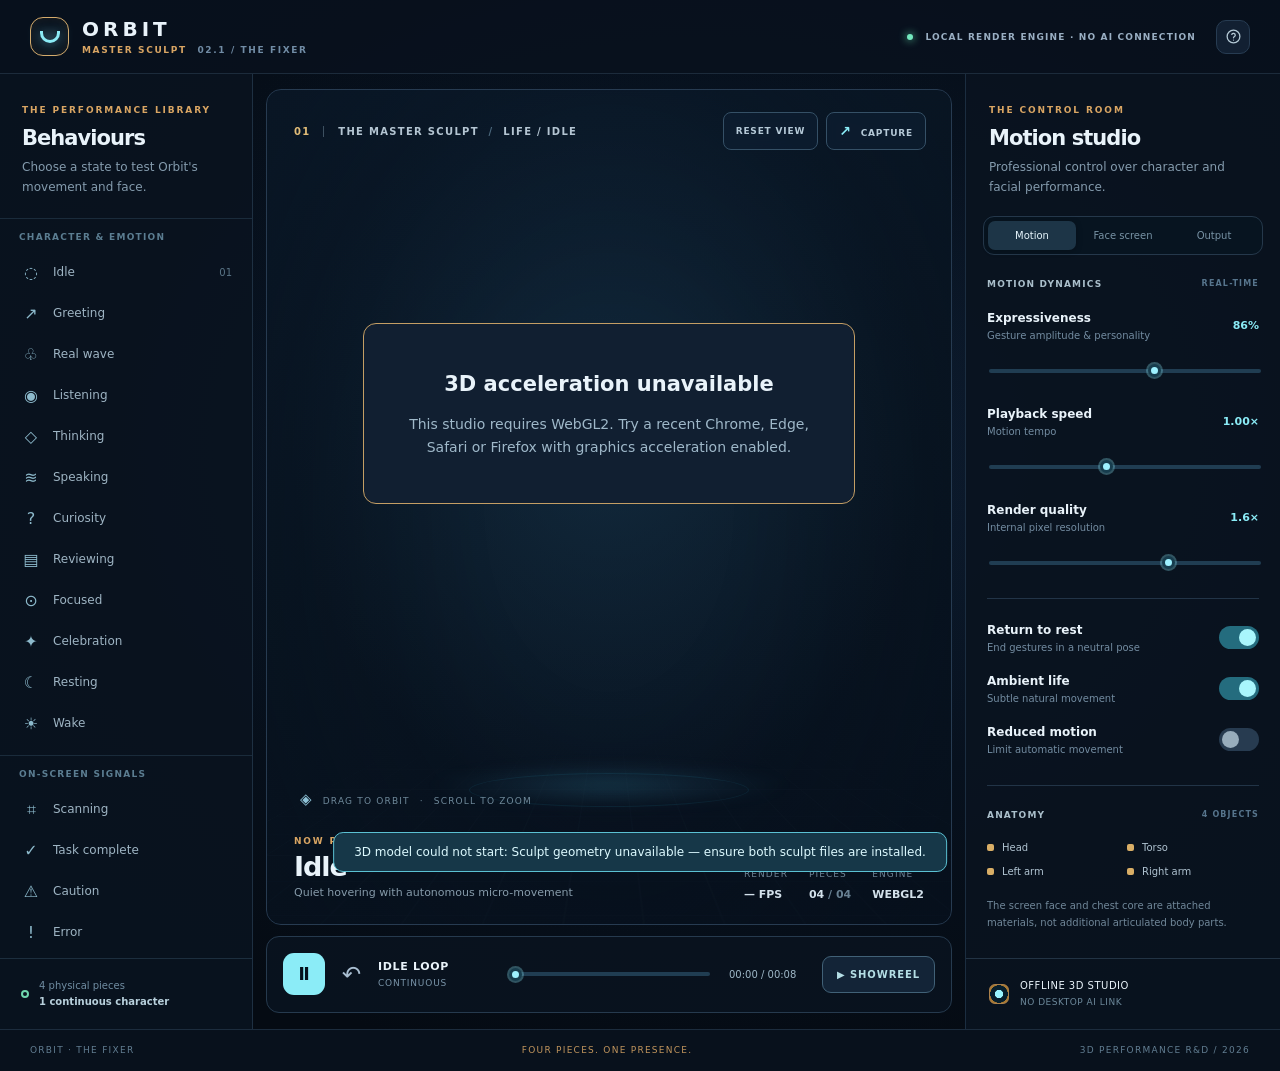
==== commit 5fa437c6: "Orbit 3D 2.1: midnight blue metal with reflected gold edge-light" ====
--- a/orbit/index.html
+++ b/orbit/index.html
@@ -4,7 +4,7 @@
 <meta charset="UTF-8"/>
 <meta name="viewport" content="width=device-width, initial-scale=1, viewport-fit=cover"/>
 <meta name="theme-color" content="#07101b"/>
-<title>ORBIT — 3D Character Laboratory</title>
+<title>ORBIT — Master 3D Sculpt Studio</title>
 <link rel="icon" href="assets/orbit-icon.svg" type="image/svg+xml"/>
 <link rel="manifest" href="manifest.webmanifest"/>
 <link rel="stylesheet" href="styles.css"/>
@@ -12,7 +12,7 @@
 <body>
 <div class="shell">
  <header class="topbar">
-  <div class="brand"><span class="brand-mark" aria-hidden="true"><span></span></span><div><strong>ORBIT</strong><small>3D CHARACTER LAB <span class="version">01 / THE FIXER</span></small></div></div>
+  <div class="brand"><span class="brand-mark" aria-hidden="true"><span></span></span><div><strong>ORBIT</strong><small>MASTER SCULPT <span class="version">02.1 / THE FIXER</span></small></div></div>
   <div class="top-actions"><div class="local-badge"><span class="live-dot"></span> LOCAL RENDER ENGINE <span class="extra-badge">· NO AI CONNECTION</span></div><button type="button" class="icon-button" id="helpBtn" aria-label="About this studio" title="About"><svg viewBox="0 0 24 24"><circle cx="12" cy="12" r="9"/><path d="M9.6 9a2.6 2.6 0 0 1 4.9 1.1c0 1.8-2.5 2-2.5 3.7M12 17h.01"/></svg></button></div>
  </header>
  <div class="workbench">
@@ -27,7 +27,7 @@
   <main class="main" aria-label="3D animation viewport">
    <div class="stage" id="stage">
     <div class="stage-grid" aria-hidden="true"></div><div class="stage-vignette" aria-hidden="true"></div>
-    <div class="stage-top"><div class="stage-kicker"><span class="section-number">01</span> THE CHARACTER <span class="stage-divider">/</span> <span id="currentClass">LIFE / IDLE</span></div><div class="viewport-tools"><button class="tool" id="resetCamera" title="Reset 3D camera">RESET VIEW</button><button class="tool" id="captureFrame" title="Save a PNG of the current 3D frame"> <span aria-hidden="true">↗</span> CAPTURE</button></div></div>
+    <div class="stage-top"><div class="stage-kicker"><span class="section-number">01</span> THE MASTER SCULPT <span class="stage-divider">/</span> <span id="currentClass">LIFE / IDLE</span></div><div class="viewport-tools"><button class="tool" id="resetCamera" title="Reset 3D camera">RESET VIEW</button><button class="tool" id="captureFrame" title="Save a PNG of the current 3D frame"> <span aria-hidden="true">↗</span> CAPTURE</button></div></div>
     <canvas id="orbitCanvas" aria-label="Interactive 3D Orbit robot; drag to rotate, scroll to zoom" role="img"></canvas>
     <div id="unsupported" class="unsupported" hidden><h2>3D acceleration unavailable</h2><p>This studio requires WebGL2. Try a recent Chrome, Edge, Safari or Firefox with graphics acceleration enabled.</p></div>
     <div class="stage-floor" aria-hidden="true"></div><div class="stage-orbit" aria-hidden="true"></div>
@@ -63,9 +63,9 @@
     <div class="section-heading"><span>STUDIO OUTPUT</span><span class="detail">LOCAL ONLY</span></div>
     <button id="snapshotBtn" class="action-card"><span class="action-icon">▧</span><span><strong>Save PNG frame</strong><small>Export the current canvas image</small></span><span class="chevron">↗</span></button>
     <button id="recordBtn" class="action-card"><span class="action-icon">◉</span><span><strong id="recordLabel">Record 8-second clip</strong><small id="recordSub">WebM where supported by this browser</small></span><span class="chevron">↗</span></button>
-    <a class="action-card" href="assets/Orbit_4Piece_Rig.glb" download><span class="action-icon">⬡</span><span><strong>Download 3D model</strong><small>Four-body glTF binary (.glb)</small></span><span class="chevron">↗</span></a>
-    <a class="action-card" href="PRODUCTION_SPEC.md" download><span class="action-icon">≡</span><span><strong>Production specification</strong><small>Rig, facial states & integration contract</small></span><span class="chevron">↗</span></a>
-    <div class="separation"></div><div class="section-heading"><span>SCENE DETAILS</span></div>
+    <a class="action-card" href="assets/Orbit_Master_Sculpt_Four_Piece.glb" download><span class="action-icon">⬡</span><span><strong>Download 3D model</strong><small>Artwork-matched four-part sculpt (.glb)</small></span><span class="chevron">↗</span></a>
+    <a class="action-card" href="PRODUCTION_SPEC.md" download><span class="action-icon">≡</span><span><strong>Sculpt production specification</strong><small>Rig, facial states & integration contract</small></span><span class="chevron">↗</span></a>
+    <a class="action-card" href="assets/approved-orbit-reference.png" target="_blank"><span class="action-icon">◈</span><span><strong>Approved artwork</strong><small>Compare original concept and sculpt</small></span><span class="chevron">↗</span></a><div class="separation"></div><div class="section-heading"><span>SCENE DETAILS</span></div>
     <div class="meta-grid"><span>Renderer</span><strong>Local WebGL2</strong><span>Body pieces</span><strong>4</strong><span>Facial output</span><strong>Canvas texture</strong><span>Frames</span><strong>Time-based, continuous</strong><span>Cloud calls</span><strong>None</strong></div>
    </div>
    <div class="right-bottom"><span class="swatch"></span><span>OFFLINE 3D STUDIO<br/><small>NO DESKTOP AI LINK</small></span></div>
@@ -73,7 +73,7 @@
  </div>
  <footer class="footer"><span>ORBIT · THE FIXER</span><span>FOUR PIECES. ONE PRESENCE.</span><span>3D PERFORMANCE R&D / 2026</span></footer>
 </div>
-<dialog id="aboutDialog"><form method="dialog"><button class="dialog-close" aria-label="Close">×</button></form><div class="eyebrow">A NEW FOUNDATION</div><h2>A living 3D character, not a 2D puppet.</h2><p>Orbit has four articulated physical parts: head, torso, left arm and right arm. His dynamic facial screen displays emotional eyes, scanner graphics, yellow caution, green completion and red error indicators.</p><p>The studio is a fully local animation testbed. Press gestures to view choreographed motion, drag Orbit to inspect his form, or export a model. It does <strong>not</strong> connect to Framework Command or interpret real task results.</p><form method="dialog"><button class="outline-button">Close</button></form></dialog>
+<dialog id="aboutDialog"><form method="dialog"><button class="dialog-close" aria-label="Close">×</button></form><div class="eyebrow">MASTER CHARACTER REBUILD</div><h2>Artwork-matched 3D robot · four articulated pieces.</h2><p>Orbit has four articulated physical parts: head, torso, left arm and right arm. This second-generation sculpt has a curved screen, detailed helmet trim, tapered torso and shaped arm pods. The reference art is available for side-by-side comparison. His dynamic facial screen displays emotional eyes, scanner graphics, yellow caution, green completion and red error indicators.</p><p>The studio is a fully local animation testbed. Press gestures to view choreographed motion, drag Orbit to inspect his form, or export a model. It does <strong>not</strong> connect to Framework Command or interpret real task results.</p><form method="dialog"><button class="outline-button">Close</button></form></dialog>
 <div id="toast" role="status" aria-live="polite"></div>
 <script type="module" src="app.mjs"></script>
 </body>
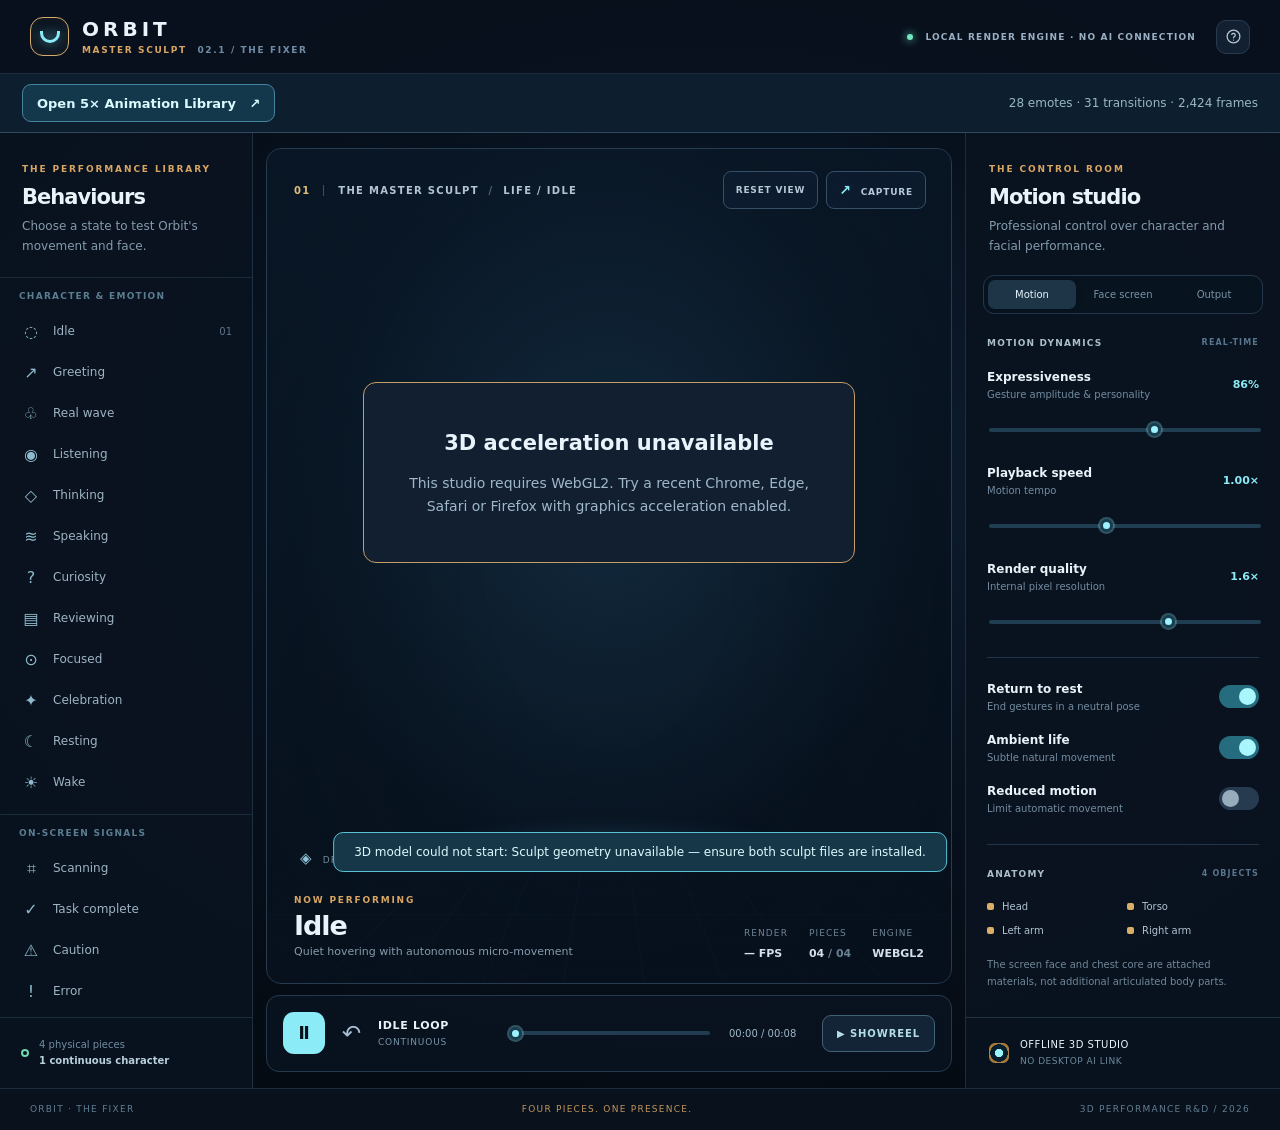
==== commit 80426c4f: "Orbit: install full 5x motion atlas with 28 emotes and 31 transitions" ====
--- a/orbit/index.html
+++ b/orbit/index.html
@@ -15,7 +15,8 @@
   <div class="brand"><span class="brand-mark" aria-hidden="true"><span></span></span><div><strong>ORBIT</strong><small>MASTER SCULPT <span class="version">02.1 / THE FIXER</span></small></div></div>
   <div class="top-actions"><div class="local-badge"><span class="live-dot"></span> LOCAL RENDER ENGINE <span class="extra-badge">· NO AI CONNECTION</span></div><button type="button" class="icon-button" id="helpBtn" aria-label="About this studio" title="About"><svg viewBox="0 0 24 24"><circle cx="12" cy="12" r="9"/><path d="M9.6 9a2.6 2.6 0 0 1 4.9 1.1c0 1.8-2.5 2-2.5 3.7M12 17h.01"/></svg></button></div>
  </header>
- <div class="workbench">
+ <nav id="orbit5xNav" aria-label="Orbit animation libraries" style="display:flex;align-items:center;justify-content:space-between;flex-wrap:wrap;gap:9px;padding:10px 22px;background:#0d1f2e;border-bottom:1px solid #2d4a5e"><a href="./5x/" style="display:inline-flex;align-items:center;min-height:38px;padding:8px 14px;border:1px solid #45849d;background:#14384b;border-radius:9px;color:#d9faff;font-weight:700;font-size:13px;text-decoration:none">Open 5× Animation Library &nbsp; ↗</a><span style="color:#99b7c5;font-size:12px">28 emotes · 31 transitions · 2,424 frames</span></nav>
+<div class="workbench">
   <aside class="left-rail panel" aria-label="Animation library">
    <div class="rail-heading"><span class="eyebrow">THE PERFORMANCE LIBRARY</span><h2>Behaviours</h2><p>Choose a state to test Orbit's movement and face.</p></div>
    <div class="group-label">CHARACTER & EMOTION</div>
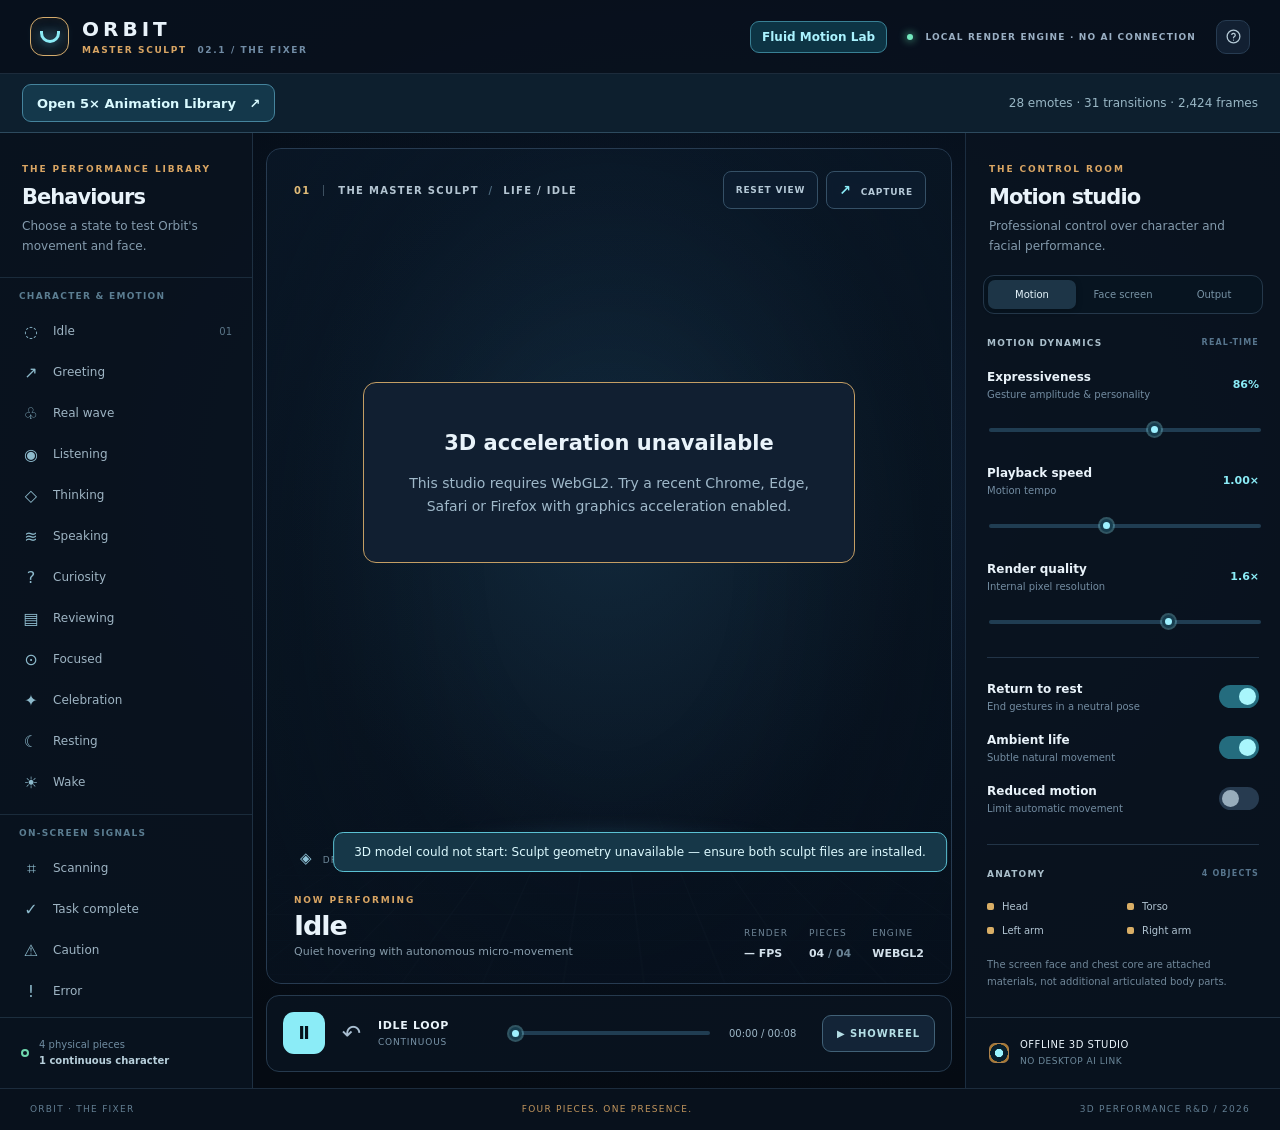
==== commit 4f10cbeb: "Orbit: add fluid 28-state motion lab and comparison links" ====
--- a/orbit/index.html
+++ b/orbit/index.html
@@ -13,7 +13,7 @@
 <div class="shell">
  <header class="topbar">
   <div class="brand"><span class="brand-mark" aria-hidden="true"><span></span></span><div><strong>ORBIT</strong><small>MASTER SCULPT <span class="version">02.1 / THE FIXER</span></small></div></div>
-  <div class="top-actions"><div class="local-badge"><span class="live-dot"></span> LOCAL RENDER ENGINE <span class="extra-badge">· NO AI CONNECTION</span></div><button type="button" class="icon-button" id="helpBtn" aria-label="About this studio" title="About"><svg viewBox="0 0 24 24"><circle cx="12" cy="12" r="9"/><path d="M9.6 9a2.6 2.6 0 0 1 4.9 1.1c0 1.8-2.5 2-2.5 3.7M12 17h.01"/></svg></button></div>
+  <div class="top-actions"><a href="./fluid/" style="display:inline-flex;align-items:center;border:1px solid #398195;background:#0d3444;color:#aaf3ff;border-radius:9px;padding:8px 11px;text-decoration:none;font:600 12px system-ui" title="Test Orbit smooth gesture transitions">Fluid Motion Lab</a><div class="local-badge"><span class="live-dot"></span> LOCAL RENDER ENGINE <span class="extra-badge">· NO AI CONNECTION</span></div><button type="button" class="icon-button" id="helpBtn" aria-label="About this studio" title="About"><svg viewBox="0 0 24 24"><circle cx="12" cy="12" r="9"/><path d="M9.6 9a2.6 2.6 0 0 1 4.9 1.1c0 1.8-2.5 2-2.5 3.7M12 17h.01"/></svg></button></div>
  </header>
  <nav id="orbit5xNav" aria-label="Orbit animation libraries" style="display:flex;align-items:center;justify-content:space-between;flex-wrap:wrap;gap:9px;padding:10px 22px;background:#0d1f2e;border-bottom:1px solid #2d4a5e"><a href="./5x/" style="display:inline-flex;align-items:center;min-height:38px;padding:8px 14px;border:1px solid #45849d;background:#14384b;border-radius:9px;color:#d9faff;font-weight:700;font-size:13px;text-decoration:none">Open 5× Animation Library &nbsp; ↗</a><span style="color:#99b7c5;font-size:12px">28 emotes · 31 transitions · 2,424 frames</span></nav>
 <div class="workbench">
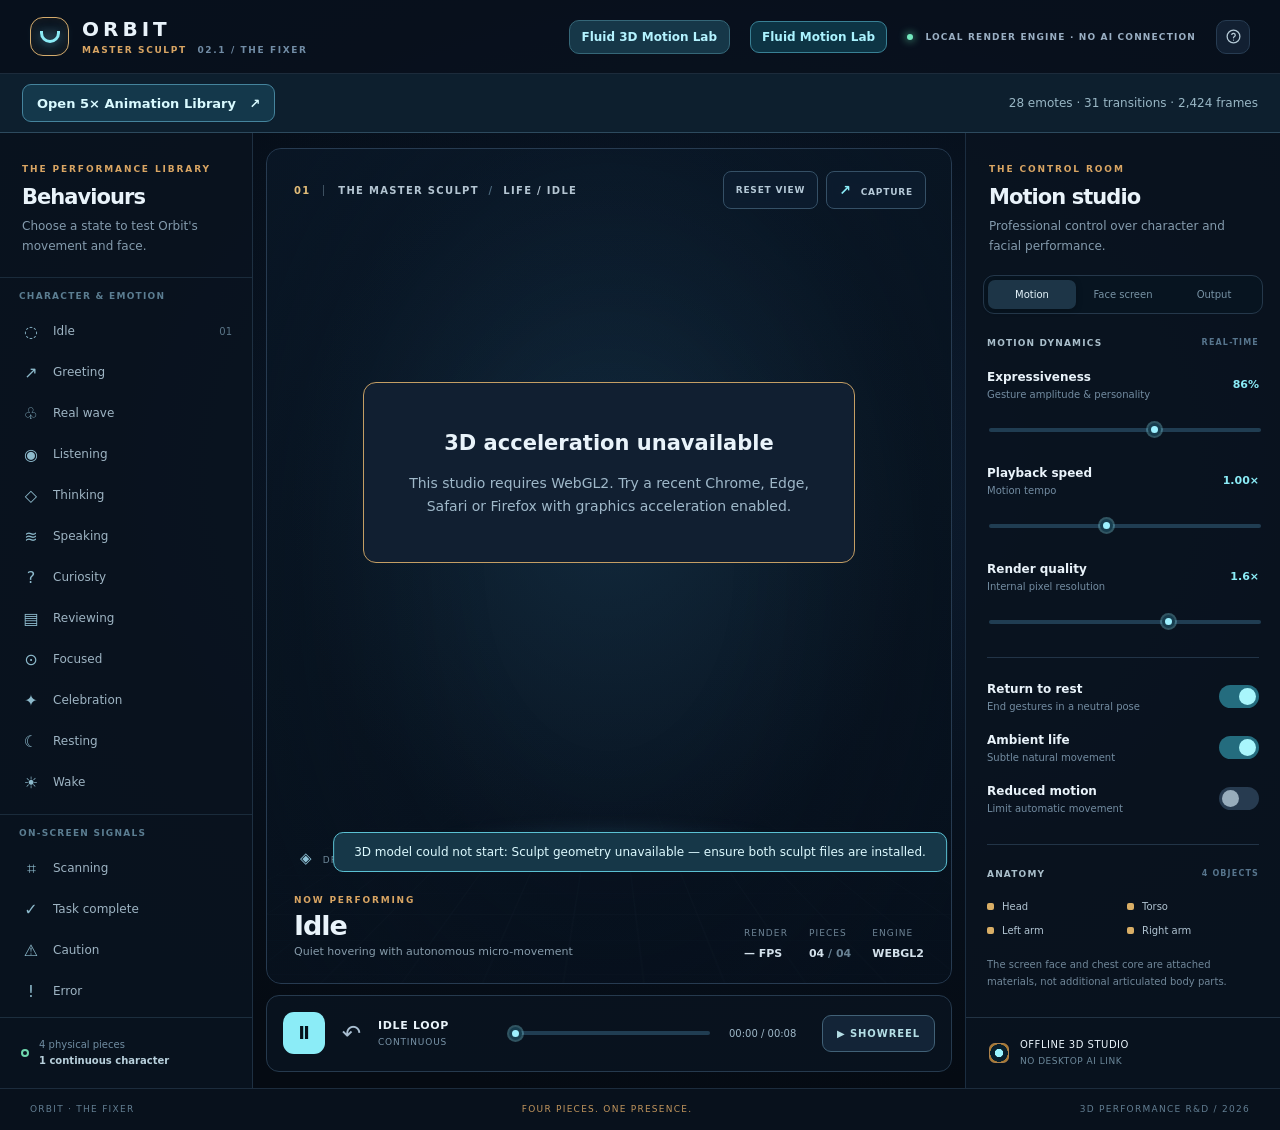
==== commit 619b4fd2: "Orbit: add true 3D fluid motion laboratory and navigation" ====
--- a/orbit/index.html
+++ b/orbit/index.html
@@ -13,7 +13,7 @@
 <div class="shell">
  <header class="topbar">
   <div class="brand"><span class="brand-mark" aria-hidden="true"><span></span></span><div><strong>ORBIT</strong><small>MASTER SCULPT <span class="version">02.1 / THE FIXER</span></small></div></div>
-  <div class="top-actions"><a href="./fluid/" style="display:inline-flex;align-items:center;border:1px solid #398195;background:#0d3444;color:#aaf3ff;border-radius:9px;padding:8px 11px;text-decoration:none;font:600 12px system-ui" title="Test Orbit smooth gesture transitions">Fluid Motion Lab</a><div class="local-badge"><span class="live-dot"></span> LOCAL RENDER ENGINE <span class="extra-badge">· NO AI CONNECTION</span></div><button type="button" class="icon-button" id="helpBtn" aria-label="About this studio" title="About"><svg viewBox="0 0 24 24"><circle cx="12" cy="12" r="9"/><path d="M9.6 9a2.6 2.6 0 0 1 4.9 1.1c0 1.8-2.5 2-2.5 3.7M12 17h.01"/></svg></button></div>
+  <div class="top-actions"><a href="./fluid3d/" style="display:inline-flex;align-items:center;padding:9px 12px;background:#163748;color:#b4f3ff;border:1px solid #356778;border-radius:10px;text-decoration:none;font:600 12px system-ui,sans-serif">Fluid 3D Motion Lab</a><a href="./fluid/" style="display:inline-flex;align-items:center;border:1px solid #398195;background:#0d3444;color:#aaf3ff;border-radius:9px;padding:8px 11px;text-decoration:none;font:600 12px system-ui" title="Test Orbit smooth gesture transitions">Fluid Motion Lab</a><div class="local-badge"><span class="live-dot"></span> LOCAL RENDER ENGINE <span class="extra-badge">· NO AI CONNECTION</span></div><button type="button" class="icon-button" id="helpBtn" aria-label="About this studio" title="About"><svg viewBox="0 0 24 24"><circle cx="12" cy="12" r="9"/><path d="M9.6 9a2.6 2.6 0 0 1 4.9 1.1c0 1.8-2.5 2-2.5 3.7M12 17h.01"/></svg></button></div>
  </header>
  <nav id="orbit5xNav" aria-label="Orbit animation libraries" style="display:flex;align-items:center;justify-content:space-between;flex-wrap:wrap;gap:9px;padding:10px 22px;background:#0d1f2e;border-bottom:1px solid #2d4a5e"><a href="./5x/" style="display:inline-flex;align-items:center;min-height:38px;padding:8px 14px;border:1px solid #45849d;background:#14384b;border-radius:9px;color:#d9faff;font-weight:700;font-size:13px;text-decoration:none">Open 5× Animation Library &nbsp; ↗</a><span style="color:#99b7c5;font-size:12px">28 emotes · 31 transitions · 2,424 frames</span></nav>
 <div class="workbench">
